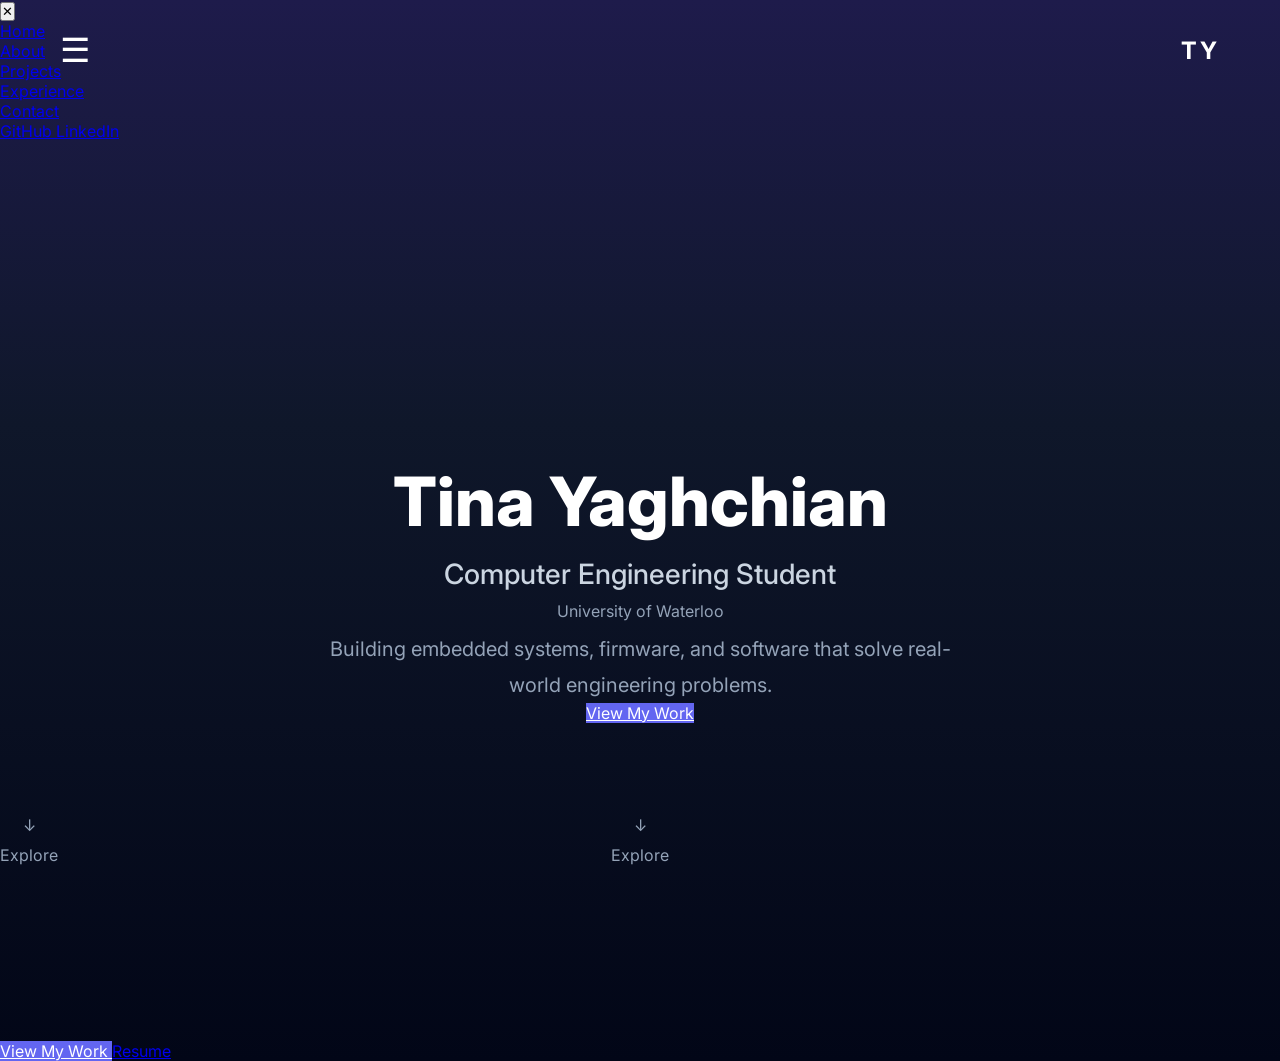
==== index.html @ 9197a23b "Redesign homepage hero" ====
<!DOCTYPE html>
<html lang="en">

<head>
    <meta charset="UTF-8">
    <meta name="viewport" content="width=device-width, initial-scale=1.0">

    <title>Tina Yaghchian | Computer Engineering</title>

    <link rel="stylesheet" href="css/styles.css">

    <link rel="preconnect" href="https://fonts.googleapis.com">
    <link rel="preconnect" href="https://fonts.gstatic.com" crossorigin>

    <link href="https://fonts.googleapis.com/css2?family=Inter:wght@300;400;500;600;700;800&display=swap"
        rel="stylesheet">
</head>

<body>

    <!-- Navigation -->

    <nav>

        <button class="menu-btn">

            ☰

        </button>

        <h2 class="logo">
            TY
        </h2>

    </nav>
    
    <!-- Sidebar -->

<div class="sidebar" id="sidebar">

    <button class="close-btn" id="closeBtn">

        ✕

    </button>

    <ul>

        <li><a href="index.html">Home</a></li>

        <li><a href="about.html">About</a></li>

        <li><a href="projects.html">Projects</a></li>

        <li><a href="experience.html">Experience</a></li>

        <li><a href="contact.html">Contact</a></li>

    </ul>

    <div class="socials">

        <a href="https://github.com/tina-yaghchian" target="_blank">
            GitHub
        </a>

        <a href="https://linkedin.com/in/tina-yaghchian" target="_blank">
            LinkedIn
        </a>

    </div>

</div>

        <!-- Hero -->

    <section class="hero">

        <h1>
            Tina Yaghchian
        </h1>

        <h2>
            Computer Engineering Student
        </h2>

        <p>
            University of Waterloo
        </p>

        <p class="description">
            Building embedded systems, firmware, and software
            that solve real-world engineering problems.
        </p>

        <a href="projects.html" class="primary">
            View My Work
        </a>

        <div class="scroll">
            ↓
            <span>Explore</span>
        </div>

    </section>

        <div class="buttons">

            <a href="projects.html" class="primary">

                View My Work

            </a>

            <a href="assets/resume.pdf" class="secondary">

                Resume

            </a>

        </div>

        <div class="scroll">

            ↓

            <span>

                Explore

            </span>

        </div>

    </section>

<script src="js/script.js"></script>

</body>

</html>
---- css/styles.css ----
*{
    margin:0;
    padding:0;
    box-sizing:border-box;
}

html{

    scroll-behavior:smooth;

}

body{

    font-family:"Inter",sans-serif;

    background:linear-gradient(
        180deg,
        #1e1b4b 0%,
        #0f172a 40%,
        #020617 100%
    );

    color:white;

    min-height:100vh;

}

/* Navigation */

nav{

    width:100%;

    position:absolute;

    top:0;

    left:0;

    padding:30px 60px;

    display:flex;

    justify-content:space-between;

    align-items:center;

}

.menu-btn{

    background:none;

    border:none;

    color:white;

    font-size:34px;

    cursor:pointer;

    transition:.3s;

}

.menu-btn:hover{

    transform:scale(1.15);

}

.logo{

    font-size:24px;

    letter-spacing:3px;

}

/* Hero */

.hero{

    height:100vh;

    display:flex;

    flex-direction:column;

    justify-content:center;

    align-items:center;

    text-align:center;

    padding:20px;

}


.hero h1{

    font-size:68px;

    font-weight:800;

    margin-bottom:15px;

}

.hero h2{

    font-size:28px;

    color:#cbd5e1;

    font-weight:500;

}

.hero p{

    color:#94a3b8;

    margin-top:10px;

}

.description{

    width:min(650px,90%);

    margin-top:35px;

    font-size:20px;

    line-height:1.8;

}


.primary{

    background:#6366f1;

    color:white;

}

.primary:hover{

    background:#4f46e5;

    transform:translateY(-4px);

}


.secondary:hover{

    background:#6366f1;

}

.scroll{

    position:absolute;

    bottom:35px;

    display:flex;

    flex-direction:column;

    align-items:center;

    gap:10px;

    color:#94a3b8;

    animation:bounce 2s infinite;

}

@keyframes bounce{

    0%,100%{

        transform:translateY(0);

    }

    50%{

        transform:translateY(10px);

    }

}

@media(max-width:768px){

    nav{

        padding:25px;

    }

    .hero h1{

        font-size:44px;

    }

    .hero h2{

        font-size:22px;

    }

    .description{

        font-size:18px;

    }

    .buttons{

        flex-direction:column;

    }
    .primary{

    display:inline-block;

    margin-top:50px;

    text-decoration:none;

    background:#6366f1;

    color:white;

    padding:18px 38px;

    border-radius:14px;

    font-weight:600;

    transition:.3s;
}

.primary:hover{

    background:#4f46e5;

    transform:translateY(-4px);
}
/* Sidebar */

.sidebar{

    position:fixed;

    top:0;

    left:-320px;

    width:300px;

    height:100vh;

    background:#0f172a;

    padding:50px 35px;

    transition:.35s ease;

    z-index:999;

    box-shadow:8px 0 30px rgba(0,0,0,.4);

}

.sidebar.open{

    left:0;

}

.close-btn{

    background:none;

    border:none;

    color:white;

    font-size:28px;

    cursor:pointer;

    margin-bottom:40px;

}

.sidebar ul{

    list-style:none;

}

.sidebar li{

    margin:25px 0;

}

.sidebar a{

    color:white;

    text-decoration:none;

    font-size:20px;

    transition:.3s;

}

.sidebar a:hover{

    color:#6366f1;

}

.socials{

    position:absolute;

    bottom:50px;

    display:flex;

    flex-direction:column;

    gap:15px;

}
}
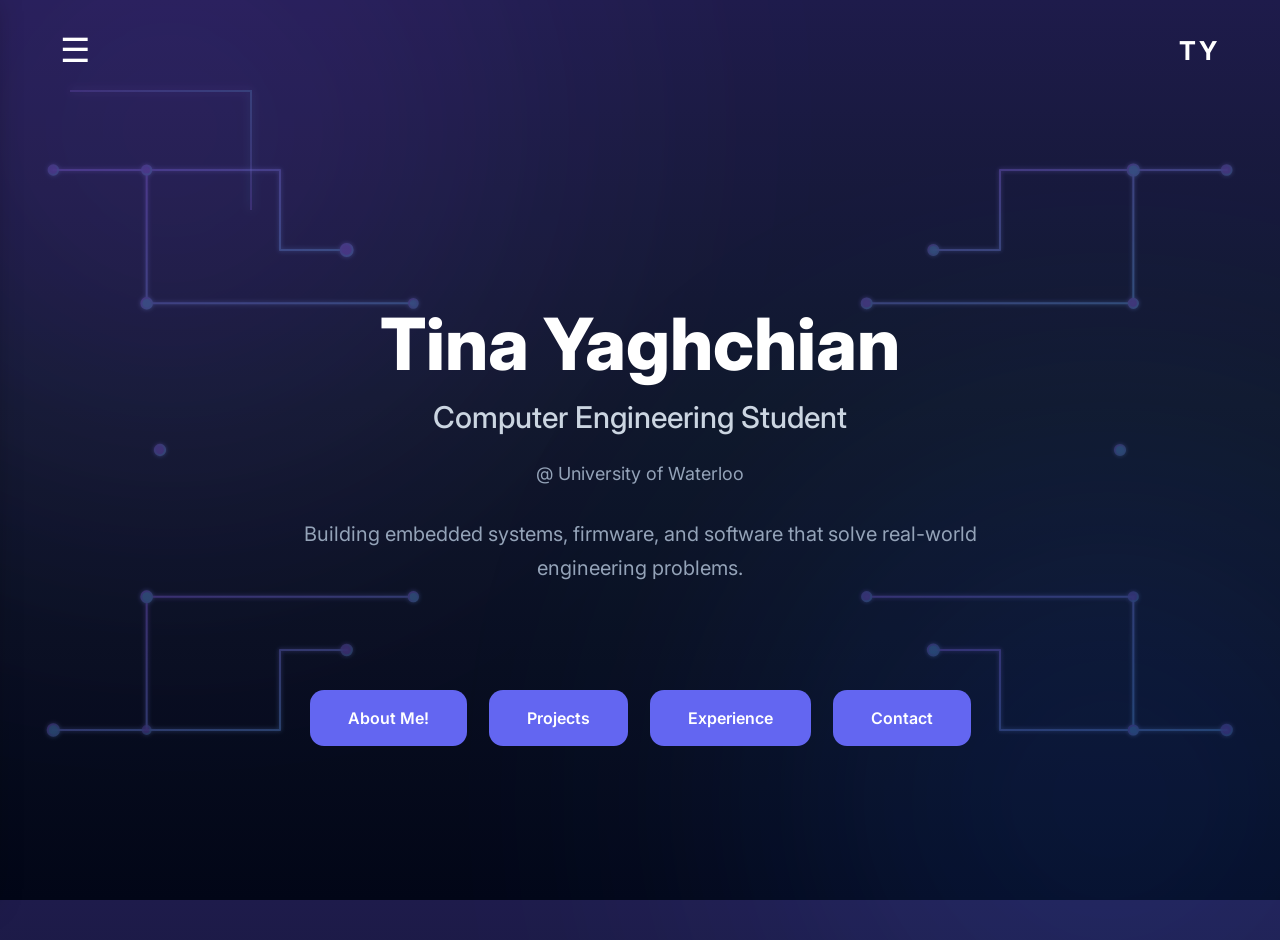
==== commit 8f4b7ff6: "Initial portfolio website" ====
--- a/index.html
+++ b/index.html
@@ -17,22 +17,30 @@
 </head>
 
 <body>
+<div class="background-effects">
 
+    <div class="glow glow-1"></div>
+    <div class="glow glow-2"></div>
+
+    <div class="circuit circuit-top-left"></div>
+    <div class="circuit circuit-top-right"></div>
+    <div class="circuit circuit-bottom-left"></div>
+    <div class="circuit circuit-bottom-right"></div>
+
+</div>
     <!-- Navigation -->
 
-    <nav>
+ <nav>
 
-        <button class="menu-btn">
+    <button class="menu-btn" id="menuBtn" aria-label="Open Menu">
+        ☰
+    </button>
 
-            ☰
+    <h2 class="logo">
+        TY
+    </h2>
 
-        </button>
-
-        <h2 class="logo">
-            TY
-        </h2>
-
-    </nav>
+</nav>
     
     <!-- Sidebar -->
 
@@ -46,7 +54,7 @@
 
     <ul>
 
-        <li><a href="index.html">Home</a></li>
+        <li><a href="index.html" class="active">Home</a></li>
 
         <li><a href="about.html">About</a></li>
 
@@ -72,67 +80,50 @@
 
 </div>
 
-        <!-- Hero -->
+    <!-- Hero -->
 
-    <section class="hero">
+<section class="hero">
 
-        <h1>
-            Tina Yaghchian
-        </h1>
+    <h1>
+        Tina Yaghchian
+    </h1>
 
-        <h2>
-            Computer Engineering Student
-        </h2>
+    <h2>
+        Computer Engineering Student
+    </h2>
 
-        <p>
-            University of Waterloo
-        </p>
+    <p class="school">
+        @ University of Waterloo
+    </p>
 
-        <p class="description">
-            Building embedded systems, firmware, and software
-            that solve real-world engineering problems.
-        </p>
+    <p class="description">
+        Building embedded systems, firmware, and software
+        that solve real-world engineering problems.
+    </p>
+
+    <div class="hero-buttons">
+
+        <a href="about.html" class="primary">
+            About Me!
+        </a>
 
         <a href="projects.html" class="primary">
-            View My Work
+            Projects
         </a>
 
-        <div class="scroll">
-            ↓
-            <span>Explore</span>
-        </div>
+        <a href="experience.html" class="primary">
+            Experience
+        </a>
 
-    </section>
+        <a href="contact.html" class="primary">
+            Contact
+        </a>
 
-        <div class="buttons">
+    </div>
 
-            <a href="projects.html" class="primary">
+</section>
 
-                View My Work
-
-            </a>
-
-            <a href="assets/resume.pdf" class="secondary">
-
-                Resume
-
-            </a>
-
-        </div>
-
-        <div class="scroll">
-
-            ↓
-
-            <span>
-
-                Explore
-
-            </span>
-
-        </div>
-
-    </section>
+</div>
 
 <script src="js/script.js"></script>
 
--- a/css/styles.css
+++ b/css/styles.css
@@ -1,352 +1,1265 @@
-*{
-    margin:0;
-    padding:0;
-    box-sizing:border-box;
-}
-
-html{
-
-    scroll-behavior:smooth;
-
-}
-
-body{
-
-    font-family:"Inter",sans-serif;
-
-    background:linear-gradient(
+/* ==========================================
+   RESET
+========================================== */
+
+* {
+    margin: 0;
+    padding: 0;
+    box-sizing: border-box;
+}
+
+html {
+    scroll-behavior: smooth;
+}
+
+/* ==========================================
+   GLOBAL STYLES
+========================================== */
+
+body {
+    font-family: "Inter", sans-serif;
+    color: white;
+    min-height: 100vh;
+    overflow-x: hidden;
+
+    background: linear-gradient(
         180deg,
         #1e1b4b 0%,
-        #0f172a 40%,
+        #0f172a 45%,
         #020617 100%
     );
-
-    color:white;
-
-    min-height:100vh;
-
-}
-
-/* Navigation */
-
-nav{
-
-    width:100%;
-
-    position:absolute;
-
-    top:0;
-
-    left:0;
-
-    padding:30px 60px;
-
-    display:flex;
-
-    justify-content:space-between;
-
-    align-items:center;
-
-}
-
-.menu-btn{
-
-    background:none;
-
-    border:none;
-
-    color:white;
-
-    font-size:34px;
-
-    cursor:pointer;
-
-    transition:.3s;
-
-}
-
-.menu-btn:hover{
-
-    transform:scale(1.15);
-
-}
-
-.logo{
-
-    font-size:24px;
-
-    letter-spacing:3px;
-
-}
-
-/* Hero */
-
-.hero{
-
-    height:100vh;
-
-    display:flex;
-
-    flex-direction:column;
-
-    justify-content:center;
-
-    align-items:center;
-
-    text-align:center;
-
-    padding:20px;
-
-}
-
-
-.hero h1{
-
-    font-size:68px;
-
-    font-weight:800;
-
-    margin-bottom:15px;
-
-}
-
-.hero h2{
-
-    font-size:28px;
-
-    color:#cbd5e1;
-
-    font-weight:500;
-
-}
-
-.hero p{
-
-    color:#94a3b8;
-
-    margin-top:10px;
-
-}
-
-.description{
-
-    width:min(650px,90%);
-
-    margin-top:35px;
-
-    font-size:20px;
-
-    line-height:1.8;
-
-}
-
-
-.primary{
-
-    background:#6366f1;
-
-    color:white;
-
-}
-
-.primary:hover{
-
-    background:#4f46e5;
-
-    transform:translateY(-4px);
-
-}
-
-
-.secondary:hover{
-
-    background:#6366f1;
-
-}
-
-.scroll{
-
-    position:absolute;
-
-    bottom:35px;
-
-    display:flex;
-
-    flex-direction:column;
-
-    align-items:center;
-
-    gap:10px;
-
-    color:#94a3b8;
-
-    animation:bounce 2s infinite;
-
-}
-
-@keyframes bounce{
-
-    0%,100%{
-
-        transform:translateY(0);
-
-    }
-
-    50%{
-
-        transform:translateY(10px);
-
-    }
-
-}
-
-@media(max-width:768px){
-
-    nav{
-
-        padding:25px;
-
-    }
-
-    .hero h1{
-
-        font-size:44px;
-
-    }
-
-    .hero h2{
-
-        font-size:22px;
-
-    }
-
-    .description{
-
-        font-size:18px;
-
-    }
-
-    .buttons{
-
-        flex-direction:column;
-
-    }
-    .primary{
-
-    display:inline-block;
-
-    margin-top:50px;
-
-    text-decoration:none;
-
-    background:#6366f1;
-
-    color:white;
-
-    padding:18px 38px;
-
-    border-radius:14px;
-
-    font-weight:600;
-
-    transition:.3s;
-}
-
-.primary:hover{
-
-    background:#4f46e5;
-
-    transform:translateY(-4px);
-}
-/* Sidebar */
-
-.sidebar{
-
-    position:fixed;
-
-    top:0;
-
-    left:-320px;
-
-    width:300px;
-
-    height:100vh;
-
-    background:#0f172a;
-
-    padding:50px 35px;
-
-    transition:.35s ease;
-
-    z-index:999;
-
-    box-shadow:8px 0 30px rgba(0,0,0,.4);
-
-}
-
-.sidebar.open{
-
-    left:0;
-
-}
-
-.close-btn{
-
-    background:none;
-
-    border:none;
-
-    color:white;
-
-    font-size:28px;
-
-    cursor:pointer;
-
-    margin-bottom:40px;
-
-}
-
-.sidebar ul{
-
-    list-style:none;
-
-}
-
-.sidebar li{
-
-    margin:25px 0;
-
-}
-
-.sidebar a{
-
-    color:white;
-
-    text-decoration:none;
-
-    font-size:20px;
-
-    transition:.3s;
-
-}
-
-.sidebar a:hover{
-
-    color:#6366f1;
-
-}
-
-.socials{
-
-    position:absolute;
-
-    bottom:50px;
-
-    display:flex;
-
-    flex-direction:column;
-
-    gap:15px;
-
-}
+}
+
+/* ==========================================
+   NAVIGATION
+========================================== */
+
+nav {
+    position: fixed;
+    top: 0;
+    left: 0;
+    width: 100%;
+
+    display: flex;
+    justify-content: space-between;
+    align-items: center;
+
+    padding: 30px 60px;
+    z-index: 1000;
+}
+
+.logo {
+    font-size: 26px;
+    font-weight: 700;
+    letter-spacing: 3px;
+}
+
+.menu-btn {
+    background: none;
+    border: none;
+    color: white;
+
+    font-size: 34px;
+    cursor: pointer;
+
+    transition: 0.3s;
+}
+
+.menu-btn:hover {
+    transform: scale(1.1);
+}
+
+/* ==========================================
+   HERO
+========================================== */
+
+.hero {
+    min-height: 100vh;
+
+    display: flex;
+    flex-direction: column;
+    justify-content: center;
+    align-items: center;
+
+    text-align: center;
+    padding: 20px;
+
+    transform: translateY(40px);
+}
+
+.greeting {
+    color: #8B5CF6;
+    font-size: 15px;
+    font-weight: 700;
+    letter-spacing: 8px;
+    text-transform: uppercase;
+    margin-bottom: 30px;
+}
+
+.hero h1 {
+    font-size: 72px;
+    font-weight: 800;
+    margin: 0 0 12px;
+}
+
+.hero h2 {
+    font-size: 30px;
+    font-weight: 500;
+    color: #CBD5E1;
+    margin-bottom: 20px;
+}
+
+.school {
+    color: #94A3B8;
+    font-size: 18px;
+    margin-top: 8px;
+    margin-bottom: 15px;
+}
+
+.description {
+    width: min(680px, 90%);
+    margin-top: 18px;
+
+    font-size: 20px;
+    line-height: 1.7;
+}
+
+.hero p {
+    color: #94A3B8;
+}
+
+/* ==========================================
+   BUTTONS
+========================================== */
+
+.primary {
+    display: inline-block;
+
+    text-decoration: none;
+
+    background: #6366F1;
+    color: white;
+
+    padding: 18px 38px;
+    border-radius: 14px;
+
+    font-weight: 600;
+
+    transition: .3s;
+}
+
+.primary:hover {
+    background: #4F46E5;
+    transform: translateY(-4px);
+}
+
+.hero-buttons {
+    display: flex;
+    gap: 22px;
+
+    margin-top: 40px;
+
+    position: relative;
+    top: 65px;
+}
+
+/* ==========================================
+   SCROLL INDICATOR
+========================================== */
+
+.scroll {
+    position: absolute;
+    bottom: 35px;
+
+    display: flex;
+    flex-direction: column;
+    align-items: center;
+
+    gap: 8px;
+
+    color: #94A3B8;
+
+    animation: bounce 2s infinite;
+}
+
+/* ==========================================
+   SIDEBAR
+========================================== */
+
+.sidebar {
+    position: fixed;
+    top: 0;
+    left: -320px;
+
+    width: 300px;
+    height: 100vh;
+
+    padding: 50px 35px;
+
+    background: #0f172a;
+    box-shadow: 8px 0 30px rgba(0, 0, 0, .4);
+
+    transition: .35s ease;
+    z-index: 2000;
+}
+
+.sidebar.open {
+    left: 0;
+}
+
+.close-btn {
+    background: none;
+    border: none;
+
+    color: white;
+    font-size: 30px;
+
+    cursor: pointer;
+    margin-bottom: 40px;
+}
+
+.sidebar ul {
+    list-style: none;
+}
+
+.sidebar li {
+    margin: 25px 0;
+}
+
+.sidebar a {
+    position: relative;
+
+    color: white;
+    text-decoration: none;
+    font-size: 20px;
+
+    transition: .3s;
+}
+
+/* Hover */
+
+.sidebar a:hover {
+    color: #8B5CF6;
+}
+
+/* Animated underline */
+
+.sidebar a::after {
+    content: "";
+
+    position: absolute;
+    left: 0;
+    bottom: -6px;
+
+    width: 0;
+    height: 2px;
+
+    background: #8B5CF6;
+
+    transition: .3s;
+}
+
+.sidebar a:hover::after,
+.sidebar a.active::after {
+    width: 100%;
+}
+
+.sidebar a.active {
+    color: #8B5CF6;
+}
+
+.socials {
+    position: absolute;
+    bottom: 50px;
+
+    display: flex;
+    flex-direction: column;
+    gap: 16px;
+}
+
+/* ==========================================
+   RESPONSIVE
+========================================== */
+
+@media (max-width:768px) {
+
+    /* Navigation */
+
+    nav {
+        padding: 25px;
+    }
+
+    .sidebar {
+        width: 260px;
+        left: -280px;
+    }
+
+    /* Hero animation timing */
+
+    .greeting { animation-delay: 0s; }
+
+    .hero h1 { animation-delay: .2s; }
+
+    .hero h2 { animation-delay: .45s; }
+
+    .school { animation-delay: .65s; }
+
+    .description { animation-delay: .9s; }
+
+    .primary { animation-delay: 1.15s; }
+
+    /* Experience */
+
+    .experience {
+        padding: 130px 25px 60px;
+    }
+
+    .experience h1 {
+        font-size: 48px;
+    }
+
+    .experience-description {
+        font-size: 18px;
+    }
+
+    .experience-card {
+        grid-template-columns: 1fr;
+        gap: 40px;
+        padding: 35px 25px;
+    }
+
+    .experience-image {
+        margin-top: 0;
+        align-self: flex-start;
+    }
+
+    .experience-content {
+        text-align: center;
+    }
+
+    .experience-content h2 {
+        font-size: 38px;
+    }
+
+    .experience-content h3 {
+        font-size: 26px;
+    }
+
+    .experience-content ul {
+        text-align: left;
+    }
+
+    /* Contact */
+
+    .contact {
+        padding: 130px 25px 60px;
+    }
+
+    .contact h1 {
+        font-size: 48px;
+    }
+
+    .contact-text {
+        font-size: 18px;
+    }
+
+    .contact-card {
+        padding: 35px 25px;
+    }
+
+    .contact-links a {
+        font-size: 18px;
+        padding: 16px;
+    }
+}
+
+/* ==========================================
+   BACKGROUND EFFECTS
+========================================== */
+
+.background-effects {
+    position: fixed;
+    inset: 0;
+
+    background-image: url("../assets/circuit-background.svg");
+    background-size: 100% 100%;
+    background-position: center;
+
+    opacity: .65;
+    mix-blend-mode: screen;
+
+    pointer-events: none;
+    z-index: -1;
+}
+
+/* Purple glows */
+
+.glow {
+    position: absolute;
+
+    width: 700px;
+    height: 700px;
+
+    border-radius: 50%;
+
+    filter: blur(140px);
+    opacity: .22;
+}
+
+.glow-1 {
+    top: -220px;
+    left: -180px;
+    background: #7C3AED;
+}
+
+.glow-2 {
+    bottom: -250px;
+    right: -180px;
+    background: #2563EB;
+}
+
+/* ==========================================
+   CIRCUIT DECORATIONS
+========================================== */
+
+.circuit {
+    position: absolute;
+    opacity: .35;
+}
+
+.circuit-top-left {
+    top: 90px;
+    left: 70px;
+    width: 260px;
+    height: 260px;
+}
+
+.circuit-top-left::before {
+    content: "";
+
+    position: absolute;
+
+    width: 180px;
+    height: 2px;
+
+    background: linear-gradient(90deg, #8B5CF6, #60A5FA);
+    box-shadow: 0 0 10px #8B5CF6;
+}
+
+.circuit-top-left::after {
+    content: "";
+
+    position: absolute;
+    left: 180px;
+
+    width: 2px;
+    height: 120px;
+
+    background: linear-gradient(#60A5FA, #8B5CF6);
+    box-shadow: 0 0 10px #60A5FA;
+}
+
+/* ==========================================
+   ANIMATIONS
+========================================== */
+
+.hero h1,
+.hero h2,
+.hero p,
+.primary,
+.scroll {
+    opacity: 0;
+    transform: translateY(30px);
+    animation: fadeUp .8s ease forwards;
+}
+
+.hero h1 { animation-delay: .2s; }
+
+.hero h2 { animation-delay: .45s; }
+
+.hero p { animation-delay: .7s; }
+
+.primary { animation-delay: .95s; }
+
+.scroll { animation-delay: 1.2s; }
+
+@keyframes bounce {
+    0%,100% {
+        transform: translateY(0);
+    }
+
+    50% {
+        transform: translateY(10px);
+    }
+}
+
+@keyframes fadeUp {
+    from {
+        opacity: 0;
+        transform: translateY(30px);
+    }
+
+    to {
+        opacity: 1;
+        transform: translateY(0);
+    }
+}
+
+/* ==========================================
+   ABOUT PAGE
+========================================== */
+
+.about {
+    min-height: 100vh;
+
+    display: flex;
+    justify-content: center;
+    align-items: center;
+
+    padding: 140px 40px;
+}
+
+.about-container {
+    max-width: 850px;
+    text-align: center;
+}
+
+.about h1 {
+    font-size: 64px;
+    font-weight: 800;
+    margin: 20px 0;
+}
+
+.about-text {
+    margin-top: 35px;
+
+    color: #CBD5E1;
+    font-size: 22px;
+    line-height: 1.9;
+}
+
+/* ==========================================
+   FADE ANIMATIONS
+========================================== */
+
+.fade-up {
+    opacity: 0;
+    transform: translateY(40px);
+    animation: fadeUp .8s ease forwards;
+}
+
+.delay-1 { animation-delay: .2s; }
+.delay-2 { animation-delay: .45s; }
+.delay-3 { animation-delay: .7s; }
+.delay-4 { animation-delay: .95s; }
+.delay-5 { animation-delay: 1.2s; }
+
+/* ==========================================
+   ABOUT SECTIONS
+========================================== */
+
+.about-section {
+    margin-top: 80px;
+}
+
+.about-section h2 {
+    text-align: center;
+    font-size: 40px;
+    font-weight: 700;
+    margin-bottom: 30px;
+    color: #F8FAFC;
+}
+
+/* ==========================================
+   ABOUT CARD
+========================================== */
+
+.about-card,
+.education-card {
+    background: rgba(255,255,255,.05);
+    border: 1px solid rgba(255,255,255,.08);
+    border-radius: 24px;
+    backdrop-filter: blur(20px);
+
+    padding: 40px;
+    text-align: left;
+}
+
+.about-card h3,
+.education-card h3 {
+    font-size: 28px;
+    margin-bottom: 10px;
+    color: white;
+}
+
+.about-card p,
+.education-card p {
+    color: #CBD5E1;
+    font-size: 18px;
+    line-height: 1.8;
+}
+
+.degree {
+    color: #A5B4FC;
+    font-size: 20px;
+    font-weight: 600;
+    margin-bottom: 18px;
+}
+
+/* ==========================================
+   SKILLS
+========================================== */
+
+.skills-grid {
+    display: grid;
+    grid-template-columns: repeat(2, 1fr);
+    gap: 24px;
+    margin-top: 40px;
+}
+
+.skill-card,
+.skill-item {
+    background: rgba(255,255,255,.04);
+    border: 1px solid rgba(255,255,255,.08);
+    border-radius: 20px;
+
+    padding: 24px;
+
+    transition: .3s;
+}
+
+.skill-card:hover {
+    transform: translateY(-6px);
+
+    border-color: #8B5CF6;
+    box-shadow: 0 0 30px rgba(139,92,246,.25);
+}
+
+.skill-card h3 {
+    color: #8B5CF6;
+    font-size: 22px;
+    margin-bottom: 15px;
+}
+
+.skill-card p,
+.skill-item p {
+    margin-top: 8px;
+
+    color: #CBD5E1;
+    line-height: 1.7;
+}
+
+.skill-item strong {
+    color: white;
+}
+
+/* ==========================================
+   MOBILE
+========================================== */
+
+@media (max-width:768px) {
+
+    .skills-grid {
+        grid-template-columns: 1fr;
+    }
+
+    .about-section {
+        text-align: center;
+    }
+}
+
+/* ==========================================
+   PROJECTS PAGE
+========================================== */
+
+.projects {
+    padding: 180px 40px 80px;
+}
+
+
+/* ==========================================
+   Header
+========================================== */
+
+.projects-header {
+    max-width: 900px;
+    margin: 0 auto;
+    text-align: center;
+}
+
+.projects-header .greeting {
+    text-align: center;
+    letter-spacing: 8px;
+    margin-bottom: 18px;
+}
+
+.projects-header h1 {
+    text-align: center;
+    font-size: 60px;
+    margin: 0 0 100px;
+    line-height: 1.1;
+}
+
+.projects-description {
+    max-width: 760px;
+    margin: 0 auto;
+    text-align: center;
+    color: #CBD5E1;
+    font-size: 20px;
+    line-height: 1.8;
+}
+/* ==========================================
+   Explore Button
+========================================== */
+.scroll-indicator {
+    display: flex;
+    flex-direction: column;
+    align-items: center;
+
+    width: fit-content;
+    margin: 170px auto 300px;
+
+    text-decoration: none;
+    color: #BFC8E6;
+
+    opacity: 1;
+    transition: opacity .35s ease;
+
+    animation: bounce 2s infinite;
+}
+
+.scroll-indicator span {
+    font-size: 34px;
+    line-height: 1;
+}
+
+.scroll-indicator p {
+    margin-top: 8px;
+
+    font-size: 18px;
+    font-weight: 500;
+}
+
+.scroll-indicator:hover {
+    color: #FFF;
+}
+
+.scroll-indicator:visited {
+    color: #BFC8E6;
+}
+
+.scroll-indicator.hide {
+    opacity: 0;
+    pointer-events: none;
+}
+
+/* ==========================================
+   Project Layout
+========================================== */
+
+.project {
+    width: min(1200px, 90%);
+    margin: 0 auto 180px;
+
+    display: grid;
+    grid-template-columns: 1fr 1fr;
+    gap: 60px;
+
+    align-items: center;
+}
+
+.project-info {
+    text-align: left;
+    padding-top: 25px;
+}
+
+/* ==========================================
+   Project Images
+========================================== */
+
+.project img {
+    width: 100%;
+    border-radius: 24px;
+
+    box-shadow: 0 20px 50px rgba(0,0,0,.45);
+
+    transition: .4s;
+}
+
+.project img:hover {
+    transform: scale(1.03);
+}
+
+/* ==========================================
+   Project Text
+========================================== */
+
+.project-info h2 {
+    font-size: 42px;
+    margin-bottom: 25px;
+}
+
+.project-info p {
+    color: #CBD5E1;
+    font-size: 18px;
+    line-height: 1.8;
+
+    margin-bottom: 18px;
+}
+
+.project-info p:last-child {
+    margin-bottom: 0;
+}
+
+/* ==========================================
+   Tags
+========================================== */
+
+.tags {
+    display: flex;
+    flex-wrap: wrap;
+    gap: 12px;
+
+    margin-bottom: 25px;
+}
+
+.tags span {
+    padding: 10px 18px;
+
+    border-radius: 999px;
+
+    background: rgba(139,92,246,.15);
+    border: 1px solid rgba(139,92,246,.35);
+
+    color: #C4B5FD;
+    font-size: 14px;
+}
+
+/* ==========================================
+   Project Links
+========================================== */
+
+.project-links {
+    display: flex;
+    gap: 20px;
+
+    margin-top: 35px;
+}
+
+.project-links a {
+    text-decoration: none;
+
+    color: white;
+    background: #6366F1;
+
+    padding: 14px 28px;
+    border-radius: 14px;
+
+    transition: .3s;
+}
+
+.project-links a:hover {
+    background: #4F46E5;
+    transform: translateY(-4px);
+}
+
+/* ==========================================
+   EXPERIENCE PAGE
+========================================== */
+
+.experience {
+    padding: 170px 40px 22px;
+    text-align: center;
+}
+
+/* ==========================================
+   Header
+========================================== */
+
+.experience-header {
+    max-width: 850px;
+    margin: 0 auto 22px;
+}
+
+.experience h1 {
+    font-size: 64px;
+    margin: 35px 0;
+}
+
+.experience-description {
+    color: #CBD5E1;
+    font-size: 20px;
+    line-height: 1.8;
+}
+
+/* ==========================================
+   Navigation Tabs
+========================================== */
+
+.experience-nav {
+    display: flex;
+    justify-content: center;
+    flex-wrap: wrap;
+
+    gap: 22px;
+    margin-bottom: 10px;
+}
+
+.tab-btn {
+    padding: 18px 36px;
+
+    background: rgba(255,255,255,.06);
+    border: 1px solid rgba(255,255,255,.08);
+    border-radius: 999px;
+
+    color: white;
+    font-size: 24px;
+    font-weight: 600;
+
+    cursor: pointer;
+
+    backdrop-filter: blur(12px);
+
+    transition: .35s;
+}
+
+.tab-btn:hover {
+    background: #4F46E5;
+    border-color: #8B5CF6;
+
+    transform: translateY(-4px);
+
+    box-shadow: 0 0 18px rgba(99,102,241,.35);
+}
+
+.tab-btn.active {
+    background: #6366F1;
+    border-color: #8B5CF6;
+
+    box-shadow: 0 0 30px rgba(99,102,241,.45);
+}
+
+/* ==========================================
+   Tab Content
+========================================== */
+
+.tab-content {
+    display: none;
+    animation: fadeTab .5s ease;
+}
+
+.tab-content.active {
+    display: block;
+}
+
+@keyframes fadeTab {
+
+    from {
+        opacity: 0;
+        transform: translateY(20px);
+    }
+
+    to {
+        opacity: 1;
+        transform: translateY(0);
+    }
+}
+
+/* ==========================================
+   Experience Card
+========================================== */
+
+.experience-card {
+    width: min(1200px,90%);
+    margin: 60px auto;
+
+    display: grid;
+    grid-template-columns: 240px 1fr;
+    gap: 60px;
+
+    align-items: center;
+
+    padding: 45px;
+
+    background: rgba(255,255,255,.05);
+    border: 1px solid rgba(255,255,255,.08);
+    border-radius: 28px;
+
+    backdrop-filter: blur(20px);
+
+    transition: .35s;
+}
+
+.experience-card:hover {
+    transform: translateY(-8px);
+
+    border-color: #8B5CF6;
+
+    box-shadow: 0 0 35px rgba(139,92,246,.25);
+}
+
+/* ==========================================
+   Left Column
+========================================== */
+
+.experience-image {
+    display: flex;
+    flex-direction: column;
+
+    align-items: center;
+    justify-content: flex-start;
+
+    gap: 24px;
+
+    align-self: start;
+}
+
+.experience-date {
+    color: #A5B4FC;
+
+    font-size: 22px;
+    font-weight: 700;
+
+    line-height: 1.4;
+    text-align: center;
+}
+
+.logo-card {
+    width: 190px;
+    height: 190px;
+
+    display: flex;
+    justify-content: center;
+    align-items: center;
+
+    padding: 20px;
+
+    background: rgba(255,255,255,.04);
+    border: 1px solid rgba(255,255,255,.08);
+    border-radius: 28px;
+
+    backdrop-filter: blur(20px);
+
+    transition: .35s;
+}
+
+.logo-card:hover {
+    transform: translateY(-6px);
+
+    border-color: #8B5CF6;
+
+    box-shadow: 0 0 35px rgba(139,92,246,.25);
+}
+
+.logo-card img {
+    width: 100%;
+    height: 100%;
+
+    object-fit: contain;
+
+    transition: .35s;
+}
+
+.logo-card:hover img {
+    transform: scale(1.05);
+}
+
+/* ==========================================
+   Right Column
+========================================== */
+
+.experience-content {
+    display: flex;
+    flex-direction: column;
+
+    gap: 18px;
+
+    text-align: left;
+}
+
+.experience-content h2 {
+    font-size: 48px;
+    font-weight: 700;
+    line-height: 1.1;
+}
+
+.experience-content h3 {
+    font-size: 30px;
+    color: #CBD5E1;
+}
+
+.experience-content ul {
+    padding-left: 22px;
+
+    color: #CBD5E1;
+    line-height: 1.9;
+}
+
+.experience-content li {
+    margin-bottom: 12px;
+}
+
+/* ==========================================
+   Mobile
+========================================== */
+
+@media (max-width:900px) {
+
+    .experience-card {
+        grid-template-columns: 1fr;
+        gap: 40px;
+
+        text-align: center;
+    }
+
+    .experience-image {
+        align-self: center;
+    }
+
+    .experience-content {
+        text-align: center;
+    }
+
+    .experience-content ul {
+        text-align: left;
+    }
+}
+
+/* ==========================================
+   CONTACT PAGE
+========================================== */
+
+.contact {
+    padding: 160px 40px 220px;
+    text-align: center;
+}
+
+.contact-container {
+    max-width: 850px;
+    margin: 0 auto 70px;
+}
+
+.contact h1 {
+    font-size: 64px;
+    margin: 20px 0;
+}
+
+.contact-text {
+    max-width: 720px;
+    margin: 0 auto;
+
+    color: #CBD5E1;
+    font-size: 20px;
+    line-height: 1.9;
+}
+
+/* ==========================================
+   Contact Card
+========================================== */
+
+.contact-card {
+    width: min(700px, 90%);
+    margin: 0 auto;
+
+    padding: 45px;
+
+    background: rgba(255,255,255,.05);
+    border: 1px solid rgba(255,255,255,.08);
+    border-radius: 28px;
+
+    backdrop-filter: blur(20px);
+
+    transition: .35s;
+}
+
+.contact-card:hover {
+    transform: translateY(-8px);
+
+    border-color: #8B5CF6;
+
+    box-shadow: 0 0 35px rgba(139,92,246,.25);
+}
+
+.contact-card h2 {
+    text-align: center;
+
+    font-size: 36px;
+    margin-bottom: 35px;
+}
+
+/* ==========================================
+   Contact Links
+========================================== */
+
+.contact-links {
+    display: flex;
+    flex-direction: column;
+    gap: 18px;
+}
+
+.contact-links a {
+    display: flex;
+    justify-content: center;
+    align-items: center;
+    gap: 16px;
+
+    text-decoration: none;
+
+    color: white;
+    font-size: 20px;
+    font-weight: 600;
+
+    padding: 20px 24px;
+
+    background: rgba(255,255,255,.05);
+    border: 1px solid rgba(255,255,255,.08);
+    border-radius: 18px;
+
+    transition: .3s;
+}
+
+.contact-links a span {
+    color: #F8FAFC;
+}
+
+.contact-links a:hover {
+    background: rgba(139,92,246,.15);
+
+    border-color: #8B5CF6;
+
+    transform: translateY(-4px);
+
+    box-shadow: 0 0 25px rgba(139,92,246,.25);
+}
+
+/* ==========================================
+   CONTACT MOBILE
+========================================== */
+
+@media (max-width:768px) {
+
+    .contact {
+        padding: 130px 25px 180px;
+    }
+
+    .contact h1 {
+        font-size: 48px;
+    }
+
+    .contact-text {
+        font-size: 18px;
+    }
+
+    .contact-card {
+        padding: 35px 25px;
+    }
+
+    .contact-card h2 {
+        font-size: 30px;
+    }
+
+    .contact-links a {
+        font-size: 18px;
+        padding: 18px;
+    }
 }
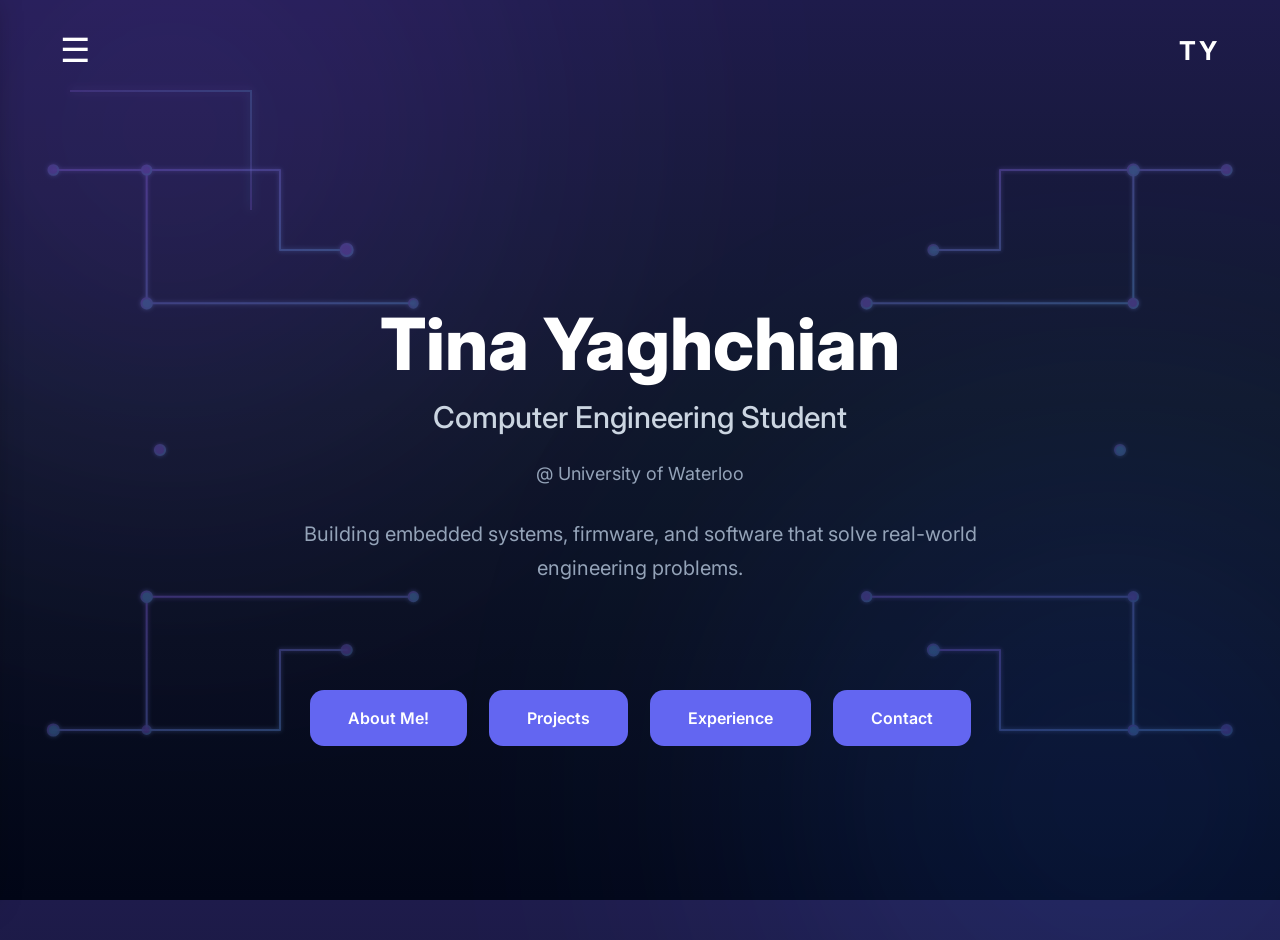
==== commit 298c8539: "Update portfolio design and theme" ====
--- a/index.html
+++ b/index.html
@@ -30,15 +30,16 @@
 </div>
     <!-- Navigation -->
 
- <nav>
+<nav>
 
-    <button class="menu-btn" id="menuBtn" aria-label="Open Menu">
+    <button class="menu-btn" id="menuBtn">
         ☰
     </button>
 
-    <h2 class="logo">
-        TY
-    </h2>
+    <div class="right-nav">
+        <div class="logo">TY</div>
+        
+    </div>
 
 </nav>
     
@@ -125,6 +126,7 @@
 
 </div>
 
+
 <script src="js/script.js"></script>
 
 </body>
--- a/css/styles.css
+++ b/css/styles.css
@@ -13,21 +13,42 @@
 }
 
 /* ==========================================
-   GLOBAL STYLES
-========================================== */
-
-body {
-    font-family: "Inter", sans-serif;
-    color: white;
-    min-height: 100vh;
-    overflow-x: hidden;
-
-    background: linear-gradient(
+   THEME VARIABLES
+========================================== */
+
+:root {
+
+    --bg: #020617;
+    --text: white;
+    --text-secondary: #CBD5E1;
+
+    --card: rgba(255,255,255,.05);
+    --card-border: rgba(255,255,255,.08);
+
+    --accent: #6366F1;
+    --accent-hover: #4F46E5;
+
+    --nav-text: white;
+
+    --background: linear-gradient(
         180deg,
         #1e1b4b 0%,
         #0f172a 45%,
         #020617 100%
     );
+}
+
+/* ==========================================
+   GLOBAL STYLES
+========================================== */
+
+body {
+    font-family: "Inter", sans-serif;
+    color: var(--text);
+    min-height: 100vh;
+    overflow-x: hidden;
+
+    background: var(--background);
 }
 
 /* ==========================================
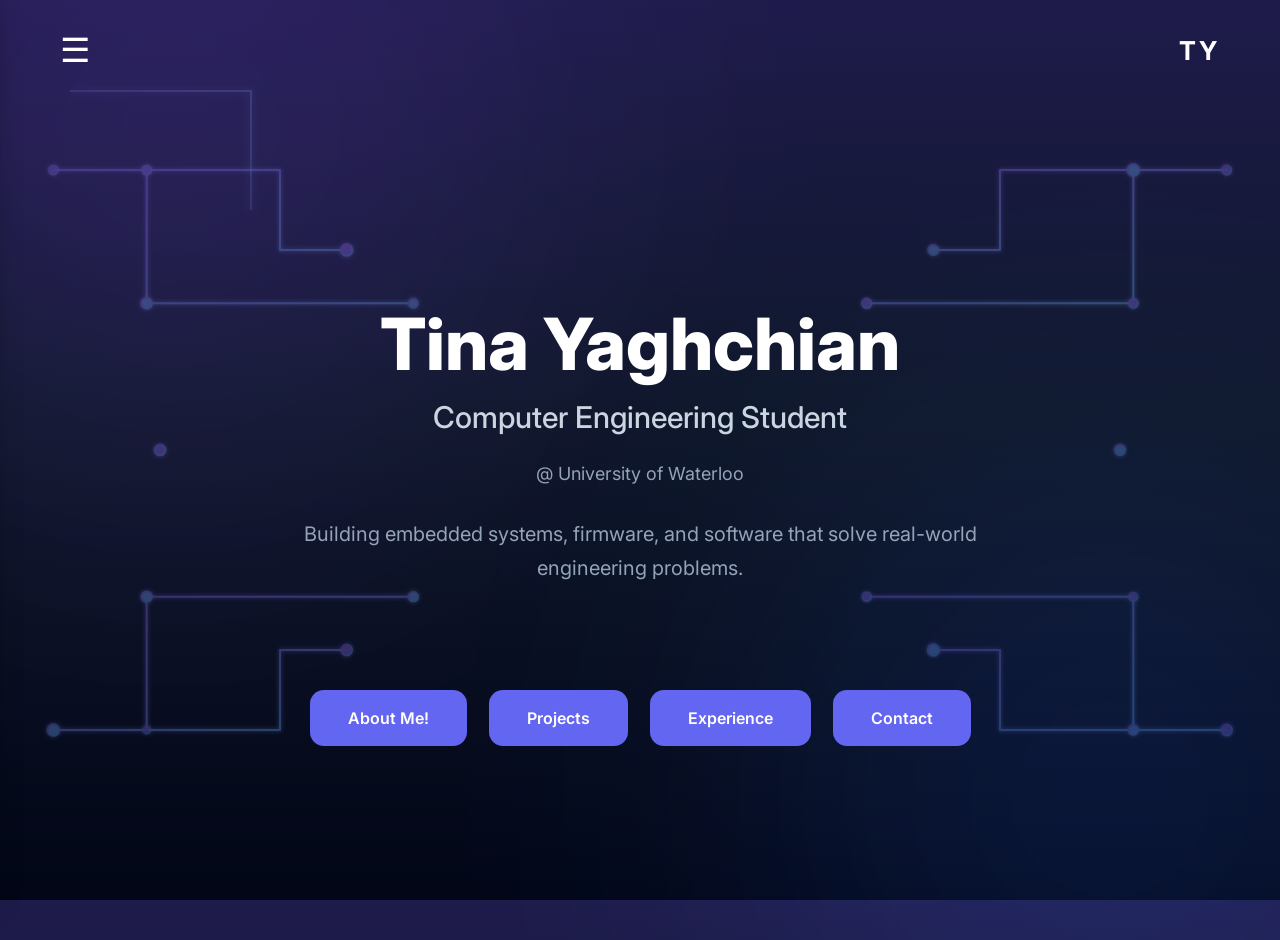
==== commit 6d07d0d4: "Add Google Analytics" ====
--- a/index.html
+++ b/index.html
@@ -2,6 +2,16 @@
 <html lang="en">
 
 <head>
+    <!-- Google tag (gtag.js) -->
+<script async src="https://www.googletagmanager.com/gtag/js?id=G-CB9YDHK9V0"></script>
+<script>
+  window.dataLayer = window.dataLayer || [];
+  function gtag(){dataLayer.push(arguments);}
+  gtag('js', new Date());
+
+  gtag('config', 'G-CB9YDHK9V0');
+</script>
+
     <meta charset="UTF-8">
     <meta name="viewport" content="width=device-width, initial-scale=1.0">
 
--- a/css/styles.css
+++ b/css/styles.css
@@ -1283,4 +1283,302 @@
         font-size: 18px;
         padding: 18px;
     }
+}
+/* ==========================================
+   FINAL MOBILE RESPONSIVE FIXES
+========================================== */
+
+@media (max-width: 768px) {
+
+/* =========================
+    HOME
+========================= */
+
+    .hero {
+        padding: 20px;
+        min-height: 100vh;
+    }
+
+    .hero h1 {
+        font-size: 44px;
+        line-height: 1.1;
+    }
+
+    .hero h2 {
+        font-size: 23px;
+        line-height: 1.3;
+    }
+
+    .school {
+        font-size: 17px;
+    }
+
+    .description {
+        width: 100%;
+        max-width: 350px;
+        font-size: 17px;
+        line-height: 1.6;
+    }
+
+    .hero-buttons {
+        flex-direction: column;
+        width: 100%;
+        max-width: 280px;
+        gap: 14px;
+        top: 20px;
+    }
+
+    .hero-buttons .primary {
+        width: 100%;
+        text-align: center;
+        padding: 15px 20px;
+    }
+
+
+/* =========================
+    ABOUT
+========================= */
+
+    .about {
+        padding: 130px 20px 70px;
+    }
+
+    .about-container {
+        width: 100%;
+    }
+
+    .about h1 {
+        font-size: 44px;
+        line-height: 1.1;
+    }
+
+    .about-text {
+        font-size: 17px;
+        line-height: 1.7;
+    }
+
+    .about-section {
+        margin-top: 60px;
+    }
+
+    .about-section h2 {
+        font-size: 32px;
+    }
+
+    .about-card,
+    .education-card {
+        padding: 25px 20px;
+    }
+
+    .education-card h3 {
+        font-size: 24px;
+    }
+
+    .education-card p {
+        font-size: 16px;
+        line-height: 1.7;
+    }
+
+    .skills-grid {
+        grid-template-columns: 1fr;
+        gap: 16px;
+    }
+
+    .skill-card {
+        padding: 20px;
+    }
+
+
+/* =========================
+   PROJECTS
+========================= */
+
+    .projects {
+        padding: 130px 20px 60px;
+    }
+
+    .projects-header {
+        width: 100%;
+    }
+
+    .projects-header h1 {
+        font-size: 44px;
+        line-height: 1.1;
+        margin-bottom: 50px;
+    }
+
+    .projects-description {
+        font-size: 17px;
+        line-height: 1.7;
+    }
+
+    .scroll-indicator {
+        margin: 100px auto 150px;
+    }
+
+    .project {
+        width: 100%;
+        grid-template-columns: 1fr;
+        gap: 35px;
+        margin-bottom: 100px;
+    }
+
+    .project-info {
+        padding-top: 0;
+        text-align: center;
+    }
+
+    .project-info h2 {
+        font-size: 32px;
+        line-height: 1.2;
+    }
+
+    .project-info p {
+        font-size: 17px;
+        line-height: 1.7;
+        text-align: left;
+    }
+
+    .tags {
+        justify-content: center;
+        gap: 8px;
+    }
+
+    .tags span {
+        padding: 8px 14px;
+        font-size: 13px;
+    }
+
+    .project-links {
+        justify-content: center;
+    }
+
+    .project-links a {
+        padding: 13px 24px;
+    }
+
+
+/* =========================
+   EXPERIENCE
+========================= */
+
+    .experience {
+        padding: 130px 20px 60px;
+    }
+
+    .experience h1 {
+        font-size: 44px;
+        line-height: 1.1;
+    }
+
+    .experience-description {
+        font-size: 17px;
+        line-height: 1.7;
+    }
+
+    .experience-nav {
+        gap: 10px;
+        padding: 0 10px;
+    }
+
+    .tab-btn {
+        padding: 13px 18px;
+        font-size: 16px;
+    }
+
+    .experience-card {
+        width: 100%;
+        grid-template-columns: 1fr;
+        gap: 30px;
+        padding: 30px 20px;
+        margin: 40px auto;
+    }
+
+    .experience-image {
+        align-self: center;
+    }
+
+    .experience-date {
+        font-size: 18px;
+    }
+
+    .logo-card {
+        width: 150px;
+        height: 150px;
+    }
+
+    .experience-content {
+        text-align: center;
+    }
+
+    .experience-content h2 {
+        font-size: 30px;
+        line-height: 1.2;
+    }
+
+    .experience-content h3 {
+        font-size: 22px;
+        line-height: 1.3;
+    }
+
+    .experience-content ul {
+        text-align: left;
+        padding-left: 20px;
+        font-size: 16px;
+        line-height: 1.7;
+    }
+
+    .experience-content li {
+        margin-bottom: 10px;
+    }
+
+
+/* =========================
+    CONTACT
+========================= */
+
+    .contact {
+        padding: 130px 20px 100px;
+    }
+
+    .contact h1 {
+        font-size: 44px;
+        line-height: 1.1;
+    }
+
+    .contact-text {
+        font-size: 17px;
+        line-height: 1.7;
+    }
+
+    .contact-card {
+        width: 100%;
+        padding: 30px 20px;
+    }
+
+    .contact-card h2 {
+        font-size: 28px;
+    }
+
+    .contact-links a {
+        font-size: 16px;
+        padding: 16px;
+    }
+
+
+/* =========================
+   BACKGROUND DECORATIONS
+========================= */
+
+    .glow {
+        width: 450px;
+        height: 450px;
+    }
+
+    .circuit-top-left {
+        left: -80px;
+        top: 80px;
+        transform: scale(.7);
+        transform-origin: top left;
+    }
 }
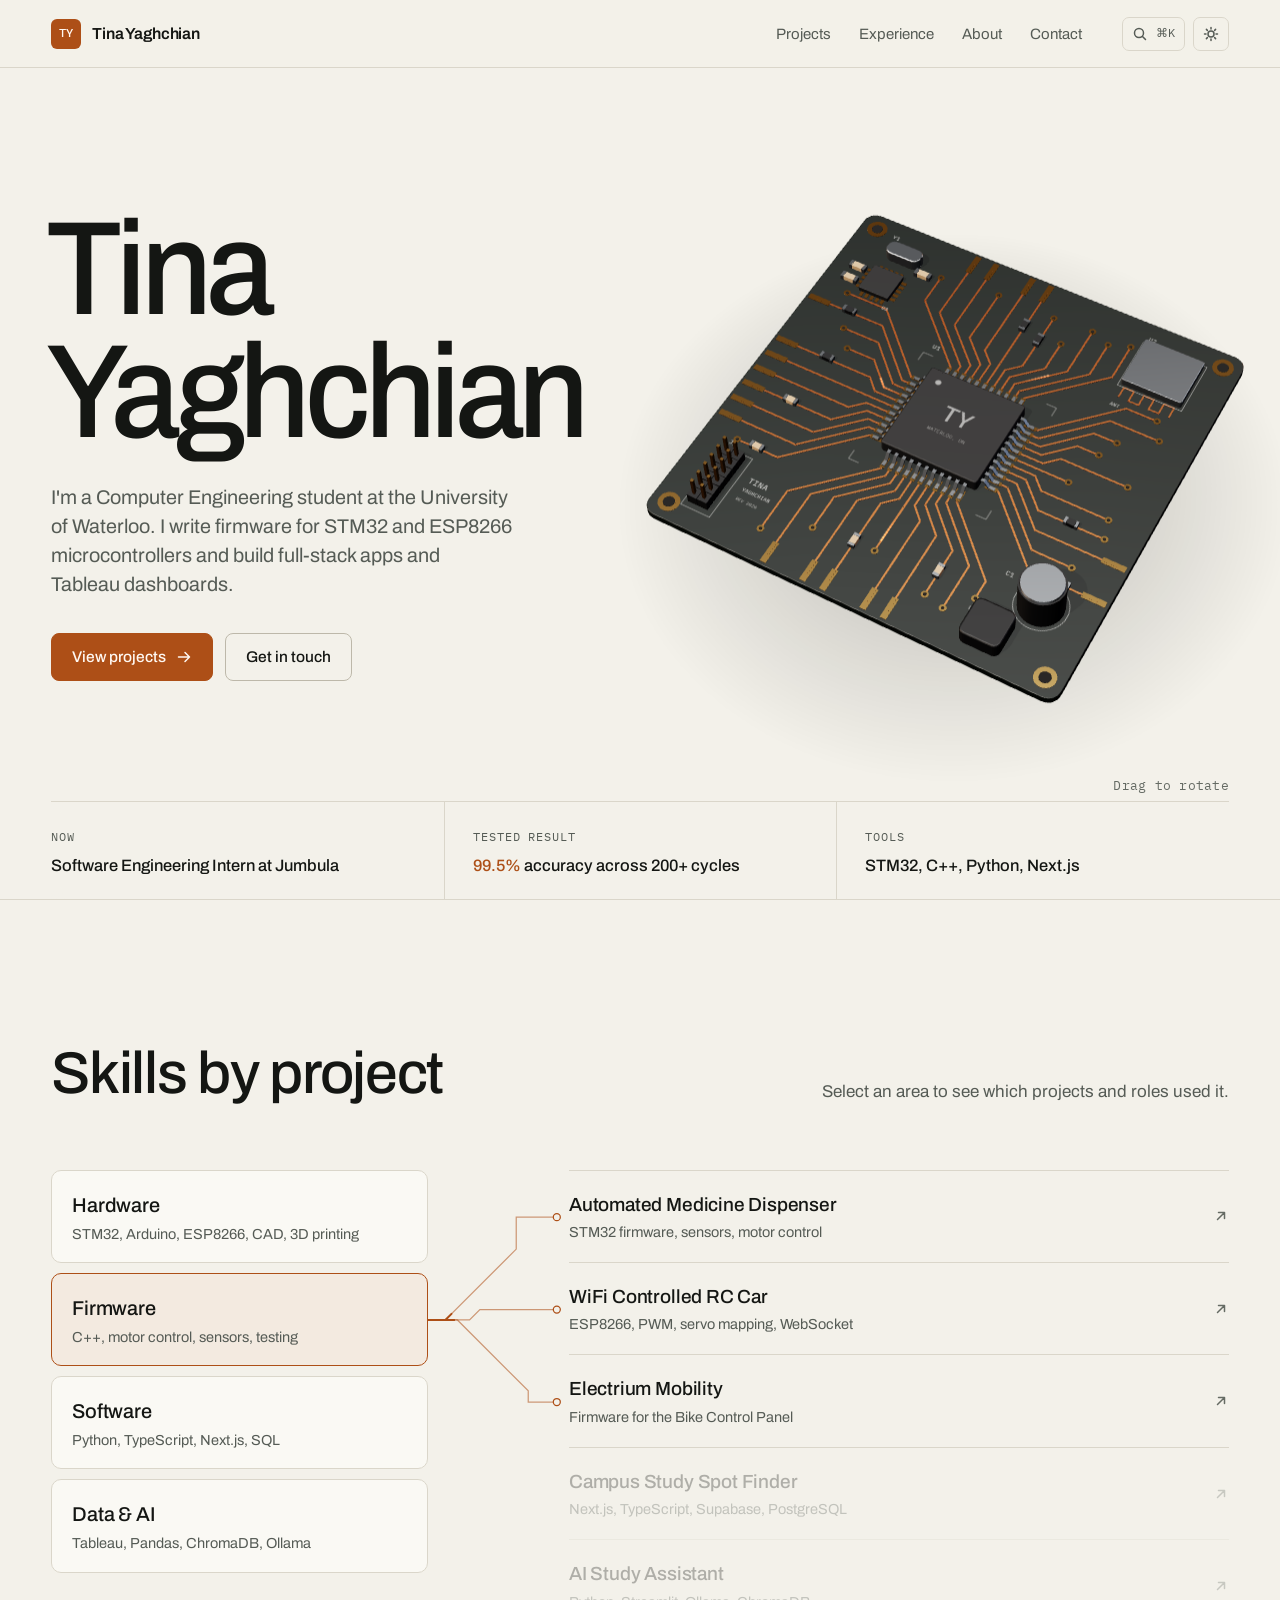
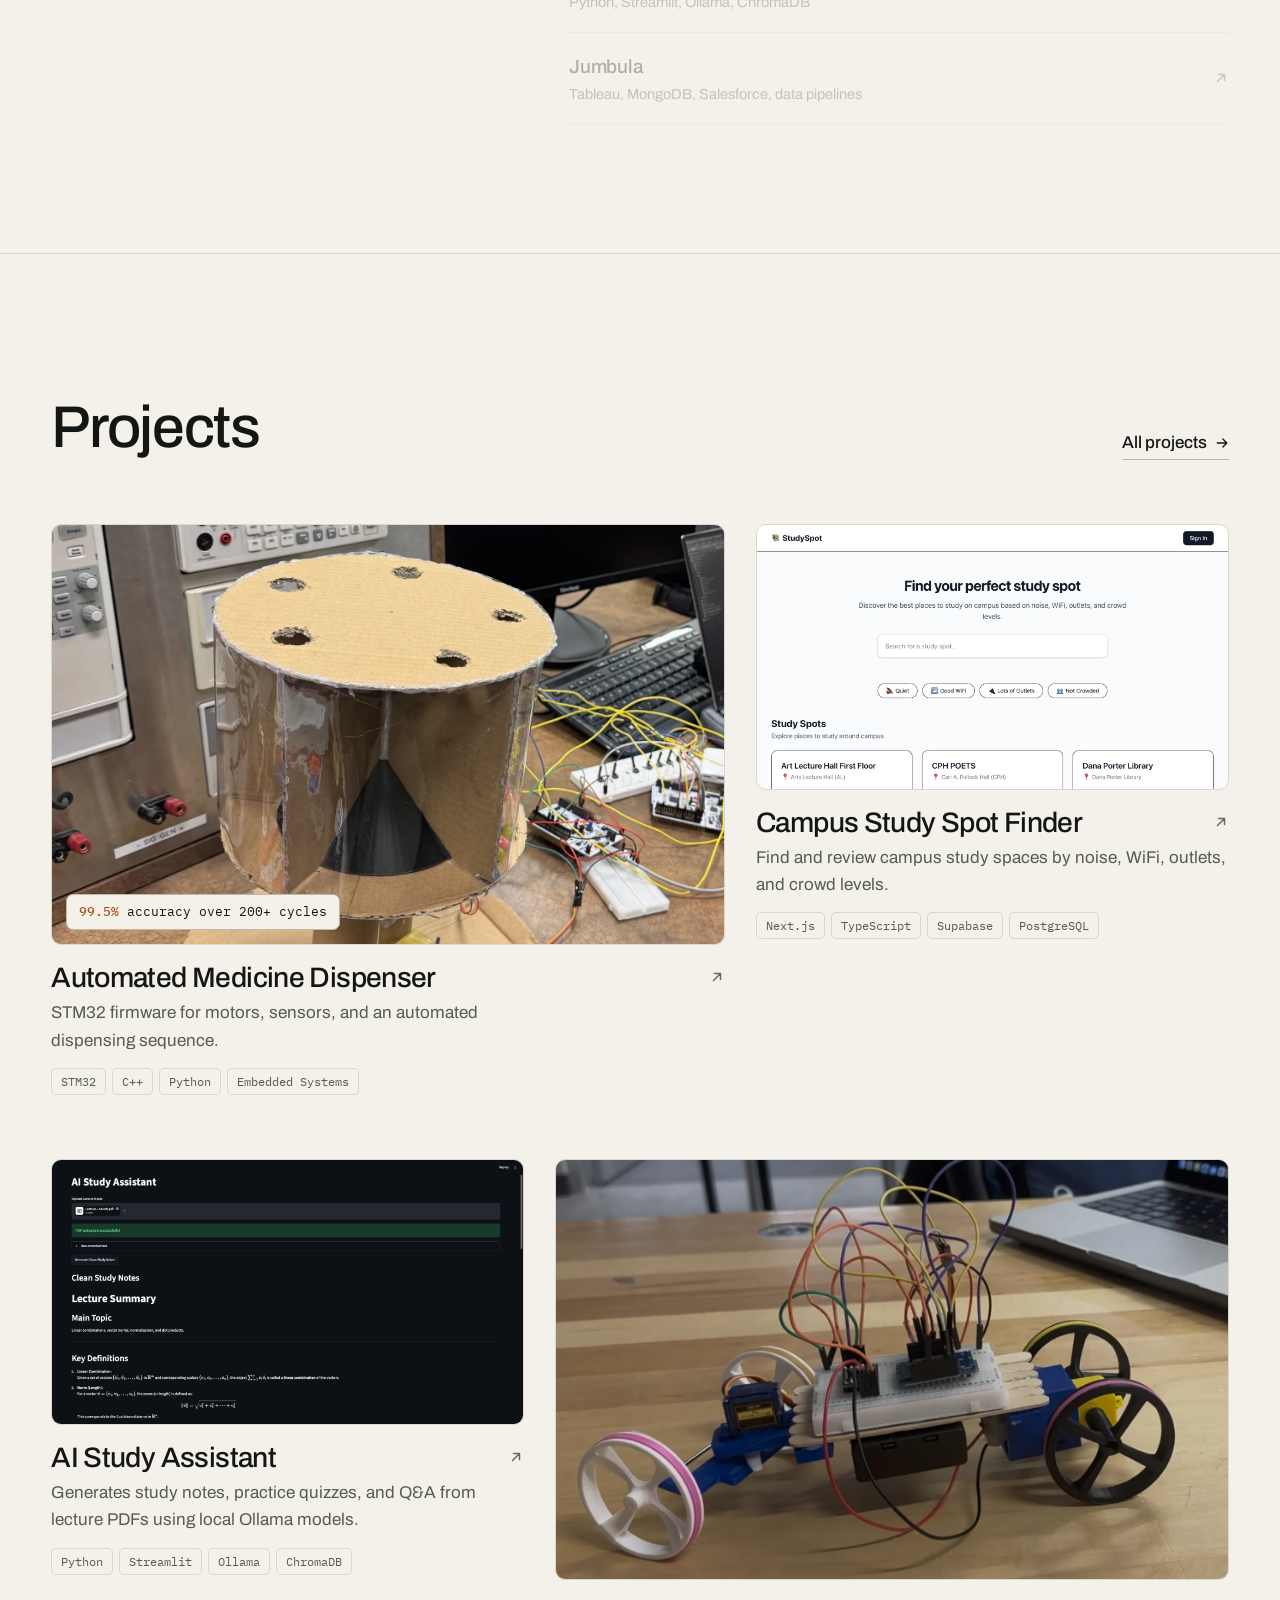
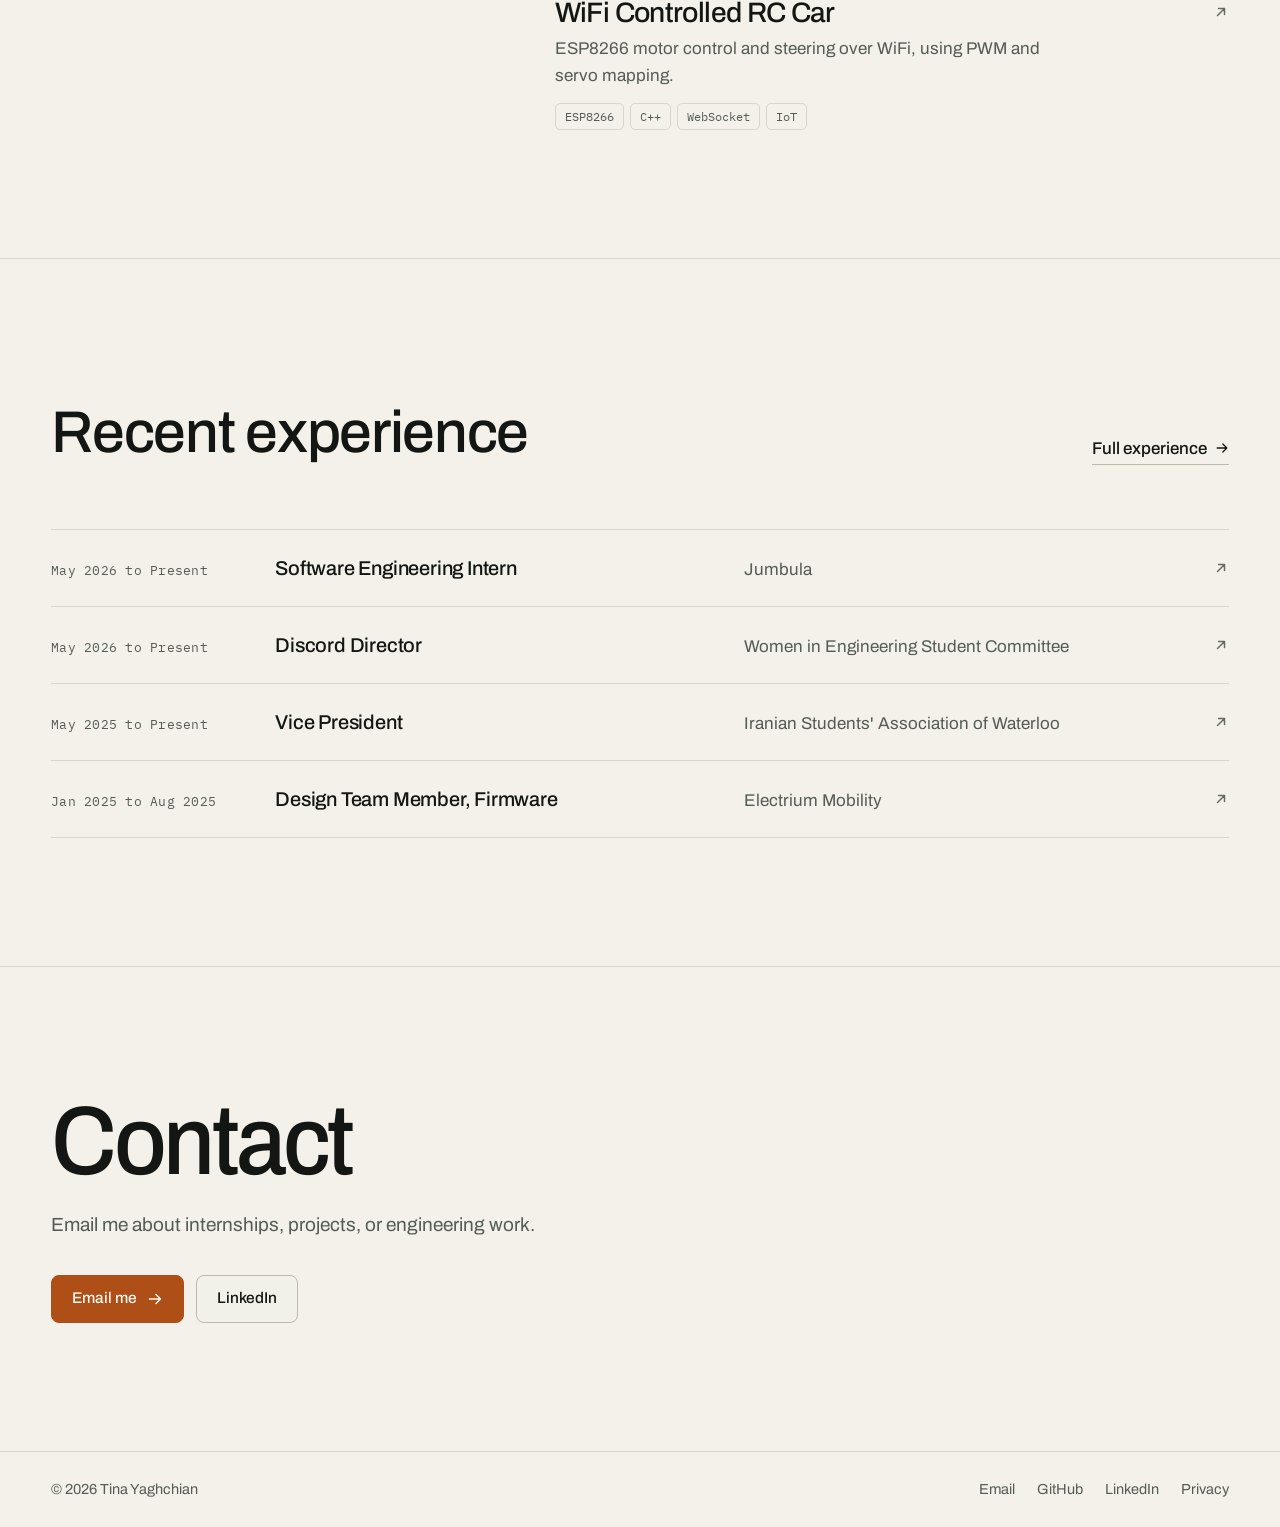
==== commit d2252f39: "Redesign portfolio with 3D hero and privacy policy Rebuild all pages on a new design system with lig" ====
--- a/index.html
+++ b/index.html
@@ -3,142 +3,289 @@
 
 <head>
     <!-- Google tag (gtag.js) -->
-<script async src="https://www.googletagmanager.com/gtag/js?id=G-CB9YDHK9V0"></script>
-<script>
-  window.dataLayer = window.dataLayer || [];
-  function gtag(){dataLayer.push(arguments);}
-  gtag('js', new Date());
-
-  gtag('config', 'G-CB9YDHK9V0');
-</script>
+    <script async src="https://www.googletagmanager.com/gtag/js?id=G-CB9YDHK9V0"></script>
+    <script>
+        window.dataLayer = window.dataLayer || [];
+        function gtag(){dataLayer.push(arguments);}
+        gtag('js', new Date());
+        gtag('config', 'G-CB9YDHK9V0');
+    </script>
 
     <meta charset="UTF-8">
-    <meta name="viewport" content="width=device-width, initial-scale=1.0">
+    <meta name="viewport" content="width=device-width, initial-scale=1">
 
     <title>Tina Yaghchian | Computer Engineering</title>
-
-    <link rel="stylesheet" href="css/styles.css">
+    <meta name="description" content="Tina Yaghchian is a Computer Engineering student at the University of Waterloo building embedded systems, firmware, and software.">
+    <meta name="author" content="Tina Yaghchian">
+    <link rel="canonical" href="https://tina-yaghchian.github.io/">
+    <meta name="theme-color" content="#0b0d0c" media="(prefers-color-scheme: dark)">
+    <meta name="theme-color" content="#f3f1ea" media="(prefers-color-scheme: light)">
+
+    <meta property="og:type" content="website">
+    <meta property="og:title" content="Tina Yaghchian | Computer Engineering">
+    <meta property="og:description" content="Tina Yaghchian is a Computer Engineering student at the University of Waterloo building embedded systems, firmware, and software.">
+    <meta property="og:url" content="https://tina-yaghchian.github.io/">
+    <meta property="og:image" content="https://tina-yaghchian.github.io/images/og.jpg">
+    <meta name="twitter:card" content="summary_large_image">
+
+    <link rel="icon" href="favicon.ico" sizes="32x32">
+    <link rel="icon" href="assets/favicon.svg" type="image/svg+xml">
+    <link rel="apple-touch-icon" href="assets/apple-touch-icon.png">
+
+    <script>
+        (function () {
+            var root = document.documentElement, saved = null;
+            root.classList.add("js");
+            try { saved = localStorage.getItem("theme"); } catch (e) {}
+            root.dataset.theme = saved || (matchMedia("(prefers-color-scheme: light)").matches ? "light" : "dark");
+        })();
+    </script>
 
     <link rel="preconnect" href="https://fonts.googleapis.com">
     <link rel="preconnect" href="https://fonts.gstatic.com" crossorigin>
-
-    <link href="https://fonts.googleapis.com/css2?family=Inter:wght@300;400;500;600;700;800&display=swap"
-        rel="stylesheet">
+    <link rel="stylesheet" href="https://fonts.googleapis.com/css2?family=Archivo:wdth,wght@62..125,100..900&family=IBM+Plex+Mono:wght@400;500&display=swap">
+    <link rel="stylesheet" href="css/styles.css">
+    <link rel="modulepreload" href="js/board3d.js">
+    <script type="application/ld+json">
+    {"@context":"https://schema.org","@type":"Person","name":"Tina Yaghchian","url":"https://tina-yaghchian.github.io","jobTitle":"Computer Engineering Student","alumniOf":{"@type":"CollegeOrUniversity","name":"University of Waterloo"},"sameAs":["https://github.com/tina-yaghchian","https://linkedin.com/in/tina-yaghchian"]}
+    </script>
 </head>
 
 <body>
-<div class="background-effects">
-
-    <div class="glow glow-1"></div>
-    <div class="glow glow-2"></div>
-
-    <div class="circuit circuit-top-left"></div>
-    <div class="circuit circuit-top-right"></div>
-    <div class="circuit circuit-bottom-left"></div>
-    <div class="circuit circuit-bottom-right"></div>
-
-</div>
-    <!-- Navigation -->
-
-<nav>
-
-    <button class="menu-btn" id="menuBtn">
-        ☰
-    </button>
-
-    <div class="right-nav">
-        <div class="logo">TY</div>
-        
-    </div>
-
-</nav>
-    
-    <!-- Sidebar -->
-
-<div class="sidebar" id="sidebar">
-
-    <button class="close-btn" id="closeBtn">
-
-        ✕
-
-    </button>
-
-    <ul>
-
-        <li><a href="index.html" class="active">Home</a></li>
-
-        <li><a href="about.html">About</a></li>
-
-        <li><a href="projects.html">Projects</a></li>
-
-        <li><a href="experience.html">Experience</a></li>
-
-        <li><a href="contact.html">Contact</a></li>
-
-    </ul>
-
-    <div class="socials">
-
-        <a href="https://github.com/tina-yaghchian" target="_blank">
-            GitHub
-        </a>
-
-        <a href="https://linkedin.com/in/tina-yaghchian" target="_blank">
-            LinkedIn
-        </a>
-
-    </div>
-
-</div>
-
-    <!-- Hero -->
-
-<section class="hero">
-
-    <h1>
-        Tina Yaghchian
-    </h1>
-
-    <h2>
-        Computer Engineering Student
-    </h2>
-
-    <p class="school">
-        @ University of Waterloo
-    </p>
-
-    <p class="description">
-        Building embedded systems, firmware, and software
-        that solve real-world engineering problems.
-    </p>
-
-    <div class="hero-buttons">
-
-        <a href="about.html" class="primary">
-            About Me!
-        </a>
-
-        <a href="projects.html" class="primary">
-            Projects
-        </a>
-
-        <a href="experience.html" class="primary">
-            Experience
-        </a>
-
-        <a href="contact.html" class="primary">
-            Contact
-        </a>
-
-    </div>
-
-</section>
-
-</div>
-
-
-<script src="js/script.js"></script>
-
+    <a class="skip" href="#main">Skip to content</a>
+
+    <header class="site-header">
+        <div class="wrap header-inner">
+            <a class="brand" href="index.html" aria-label="Tina Yaghchian, home">
+                <span class="brand-mark" aria-hidden="true">TY</span>
+                <span class="brand-name">Tina Yaghchian</span>
+            </a>
+            <nav class="nav-links" id="site-nav" aria-label="Main">
+                <a href="projects.html">Projects</a>
+                <a href="experience.html">Experience</a>
+                <a href="about.html">About</a>
+                <a href="contact.html">Contact</a>
+            </nav>
+            <div class="header-tools">
+                <button class="tool kbd-hint" type="button" data-cmdk aria-label="Open command menu"><svg class="icon" viewBox="0 0 16 16" fill="none" stroke="currentColor" stroke-width="1.5" stroke-linecap="round" stroke-linejoin="round" aria-hidden="true"><circle cx="7" cy="7" r="4.5"/><path d="m10.5 10.5 3 3"/></svg><kbd>⌘K</kbd></button>
+                <button class="tool theme-toggle" type="button" aria-label="Switch light or dark theme"><svg class="icon sun" viewBox="0 0 16 16" fill="none" stroke="currentColor" stroke-width="1.5" stroke-linecap="round" stroke-linejoin="round" aria-hidden="true"><circle cx="8" cy="8" r="3"/><path d="M8 1.5v1.5M8 13v1.5M1.5 8H3M13 8h1.5M3.4 3.4l1 1M11.6 11.6l1 1M3.4 12.6l1-1M11.6 4.4l1-1"/></svg><svg class="icon moon" viewBox="0 0 16 16" fill="none" stroke="currentColor" stroke-width="1.5" stroke-linecap="round" stroke-linejoin="round" aria-hidden="true"><path d="M13.5 9.6A6 6 0 0 1 6.4 2.5a6 6 0 1 0 7.1 7.1Z"/></svg></button>
+                <button class="tool menu-toggle" type="button" aria-label="Menu" aria-expanded="false" aria-controls="site-nav"><svg class="icon" viewBox="0 0 16 16" fill="none" stroke="currentColor" stroke-width="1.5" stroke-linecap="round" stroke-linejoin="round" aria-hidden="true"><path d="M2 5h12M2 11h12"/></svg></button>
+            </div>
+        </div>
+    </header>
+
+    <main id="main">
+        <section class="hero">
+            <canvas id="board" aria-hidden="true"></canvas>
+            <span class="board-hint mono" aria-hidden="true">Drag to rotate</span>
+            <div class="wrap hero-body">
+                <h1>Tina<br>Yaghchian</h1>
+                <p class="hero-lede">I'm a Computer Engineering student at the University of Waterloo. I write firmware for STM32 and ESP8266 microcontrollers and build full-stack apps and Tableau dashboards.</p>
+                <div class="hero-actions">
+                    <a class="btn primary" href="projects.html">View projects <svg class="icon" viewBox="0 0 16 16" fill="none" stroke="currentColor" stroke-width="1.5" stroke-linecap="round" stroke-linejoin="round" aria-hidden="true"><path d="M2.5 8h11M9 3.5 13.5 8 9 12.5"/></svg></a>
+                    <a class="btn" href="contact.html">Get in touch</a>
+                </div>
+            </div>
+            <div class="spec-strip-wrap">
+                <div class="wrap">
+                    <div class="spec-strip">
+                        <div>
+                            <span class="label">Now</span>
+                            <strong>Software Engineering Intern at Jumbula</strong>
+                        </div>
+                        <div>
+                            <span class="label">Tested result</span>
+                            <strong><span class="accent">99.5%</span> accuracy across 200+ cycles</strong>
+                        </div>
+                        <div>
+                            <span class="label">Tools</span>
+                            <strong>STM32, C++, Python, Next.js</strong>
+                        </div>
+                    </div>
+                </div>
+            </div>
+        </section>
+
+        <section class="section">
+            <div class="wrap">
+                <div class="section-head">
+                    <div>
+                        <h2>Skills by project</h2>
+                    </div>
+                    <p>Select an area to see which projects and roles used it.</p>
+                </div>
+                <div class="stack">
+                    <svg class="stack-traces" aria-hidden="true"></svg>
+                    <div class="layers">
+                        <button class="layer" type="button" data-layer="hardware" aria-pressed="false"><b>Hardware</b><small>STM32, Arduino, ESP8266, CAD, 3D printing</small></button>
+                        <button class="layer" type="button" data-layer="firmware" aria-pressed="true"><b>Firmware</b><small>C++, motor control, sensors, testing</small></button>
+                        <button class="layer" type="button" data-layer="software" aria-pressed="false"><b>Software</b><small>Python, TypeScript, Next.js, SQL</small></button>
+                        <button class="layer" type="button" data-layer="data" aria-pressed="false"><b>Data &amp; AI</b><small>Tableau, Pandas, ChromaDB, Ollama</small></button>
+                    </div>
+                    <div class="stack-items">
+                        <a class="stack-item" href="projects.html#medicine-dispenser" data-layers="hardware firmware">
+                            <b>Automated Medicine Dispenser</b>
+                            <small>STM32 firmware, sensors, motor control</small>
+                            <svg class="icon" viewBox="0 0 16 16" fill="none" stroke="currentColor" stroke-width="1.5" stroke-linecap="round" stroke-linejoin="round" aria-hidden="true"><path d="M4.5 11.5l7-7M5.5 4.5h6v6"/></svg>
+                        </a>
+                        <a class="stack-item" href="projects.html#rc-car" data-layers="hardware firmware">
+                            <b>WiFi Controlled RC Car</b>
+                            <small>ESP8266, PWM, servo mapping, WebSocket</small>
+                            <svg class="icon" viewBox="0 0 16 16" fill="none" stroke="currentColor" stroke-width="1.5" stroke-linecap="round" stroke-linejoin="round" aria-hidden="true"><path d="M4.5 11.5l7-7M5.5 4.5h6v6"/></svg>
+                        </a>
+                        <a class="stack-item" href="experience.html#electrium" data-layers="hardware firmware">
+                            <b>Electrium Mobility</b>
+                            <small>Firmware for the Bike Control Panel</small>
+                            <svg class="icon" viewBox="0 0 16 16" fill="none" stroke="currentColor" stroke-width="1.5" stroke-linecap="round" stroke-linejoin="round" aria-hidden="true"><path d="M4.5 11.5l7-7M5.5 4.5h6v6"/></svg>
+                        </a>
+                        <a class="stack-item" href="projects.html#study-spot" data-layers="software data">
+                            <b>Campus Study Spot Finder</b>
+                            <small>Next.js, TypeScript, Supabase, PostgreSQL</small>
+                            <svg class="icon" viewBox="0 0 16 16" fill="none" stroke="currentColor" stroke-width="1.5" stroke-linecap="round" stroke-linejoin="round" aria-hidden="true"><path d="M4.5 11.5l7-7M5.5 4.5h6v6"/></svg>
+                        </a>
+                        <a class="stack-item" href="projects.html#ai-study-assistant" data-layers="software data">
+                            <b>AI Study Assistant</b>
+                            <small>Python, Streamlit, Ollama, ChromaDB</small>
+                            <svg class="icon" viewBox="0 0 16 16" fill="none" stroke="currentColor" stroke-width="1.5" stroke-linecap="round" stroke-linejoin="round" aria-hidden="true"><path d="M4.5 11.5l7-7M5.5 4.5h6v6"/></svg>
+                        </a>
+                        <a class="stack-item" href="experience.html#jumbula" data-layers="software data">
+                            <b>Jumbula</b>
+                            <small>Tableau, MongoDB, Salesforce, data pipelines</small>
+                            <svg class="icon" viewBox="0 0 16 16" fill="none" stroke="currentColor" stroke-width="1.5" stroke-linecap="round" stroke-linejoin="round" aria-hidden="true"><path d="M4.5 11.5l7-7M5.5 4.5h6v6"/></svg>
+                        </a>
+                    </div>
+                </div>
+            </div>
+        </section>
+
+        <section class="section">
+            <div class="wrap">
+                <div class="section-head">
+                    <div>
+                        <h2>Projects</h2>
+                    </div>
+                    <a class="text-link" href="projects.html">All projects <svg class="icon" viewBox="0 0 16 16" fill="none" stroke="currentColor" stroke-width="1.5" stroke-linecap="round" stroke-linejoin="round" aria-hidden="true"><path d="M2.5 8h11M9 3.5 13.5 8 9 12.5"/></svg></a>
+                </div>
+                <div class="work-grid">
+                    <a class="card wide" href="projects.html#medicine-dispenser">
+                        <div class="frame">
+                            <img src="images/web/medicine.webp" width="1600" height="1000" alt="Dispenser prototype on a lab bench, wired to STM32 boards, with a bench multimeter behind it" loading="lazy" decoding="async">
+                            <div class="metric-badge"><b>99.5%</b> accuracy over 200+ cycles</div>
+                        </div>
+                        <div class="card-meta">
+                            <h3>Automated Medicine Dispenser</h3>
+                            <svg class="icon" viewBox="0 0 16 16" fill="none" stroke="currentColor" stroke-width="1.5" stroke-linecap="round" stroke-linejoin="round" aria-hidden="true"><path d="M4.5 11.5l7-7M5.5 4.5h6v6"/></svg>
+                        </div>
+                        <p>STM32 firmware for motors, sensors, and an automated dispensing sequence.</p>
+                        <ul class="tags"><li>STM32</li><li>C++</li><li>Python</li><li>Embedded Systems</li></ul>
+                    </a>
+                    <a class="card" href="projects.html#study-spot">
+                        <div class="frame shot">
+                            <img src="images/web/study-spot.webp" width="1600" height="922" alt="StudySpot home page with a search box, preference filters, and a list of campus study spots" loading="lazy" decoding="async">
+                            
+                        </div>
+                        <div class="card-meta">
+                            <h3>Campus Study Spot Finder</h3>
+                            <svg class="icon" viewBox="0 0 16 16" fill="none" stroke="currentColor" stroke-width="1.5" stroke-linecap="round" stroke-linejoin="round" aria-hidden="true"><path d="M4.5 11.5l7-7M5.5 4.5h6v6"/></svg>
+                        </div>
+                        <p>Find and review campus study spaces by noise, WiFi, outlets, and crowd levels.</p>
+                        <ul class="tags"><li>Next.js</li><li>TypeScript</li><li>Supabase</li><li>PostgreSQL</li></ul>
+                    </a>
+                    <a class="card" href="projects.html#ai-study-assistant">
+                        <div class="frame shot">
+                            <img src="images/web/ai-study-assistant.webp" width="1600" height="900" alt="AI Study Assistant app showing clean study notes generated from an uploaded lecture PDF" loading="lazy" decoding="async">
+                            
+                        </div>
+                        <div class="card-meta">
+                            <h3>AI Study Assistant</h3>
+                            <svg class="icon" viewBox="0 0 16 16" fill="none" stroke="currentColor" stroke-width="1.5" stroke-linecap="round" stroke-linejoin="round" aria-hidden="true"><path d="M4.5 11.5l7-7M5.5 4.5h6v6"/></svg>
+                        </div>
+                        <p>Generates study notes, practice quizzes, and Q&amp;A from lecture PDFs using local Ollama models.</p>
+                        <ul class="tags"><li>Python</li><li>Streamlit</li><li>Ollama</li><li>ChromaDB</li></ul>
+                    </a>
+                    <a class="card wide" href="projects.html#rc-car">
+                        <div class="frame">
+                            <img src="images/web/rc-car.webp" width="1600" height="980" alt="Small RC car with a breadboard, ESP8266 module, jumper wires, and a micro servo for steering" loading="lazy" decoding="async">
+                            
+                        </div>
+                        <div class="card-meta">
+                            <h3>WiFi Controlled RC Car</h3>
+                            <svg class="icon" viewBox="0 0 16 16" fill="none" stroke="currentColor" stroke-width="1.5" stroke-linecap="round" stroke-linejoin="round" aria-hidden="true"><path d="M4.5 11.5l7-7M5.5 4.5h6v6"/></svg>
+                        </div>
+                        <p>ESP8266 motor control and steering over WiFi, using PWM and servo mapping.</p>
+                        <ul class="tags"><li>ESP8266</li><li>C++</li><li>WebSocket</li><li>IoT</li></ul>
+                    </a>
+                </div>
+            </div>
+        </section>
+
+        <section class="section">
+            <div class="wrap">
+                <div class="section-head">
+                    <div>
+                        <h2>Recent experience</h2>
+                    </div>
+                    <a class="text-link" href="experience.html">Full experience <svg class="icon" viewBox="0 0 16 16" fill="none" stroke="currentColor" stroke-width="1.5" stroke-linecap="round" stroke-linejoin="round" aria-hidden="true"><path d="M2.5 8h11M9 3.5 13.5 8 9 12.5"/></svg></a>
+                </div>
+                <div class="rows">
+                    <a class="row" href="experience.html#jumbula">
+                        <span class="mono">May 2026 to Present</span>
+                        <b>Software Engineering Intern</b>
+                        <span class="org">Jumbula</span>
+                        <svg class="icon" viewBox="0 0 16 16" fill="none" stroke="currentColor" stroke-width="1.5" stroke-linecap="round" stroke-linejoin="round" aria-hidden="true"><path d="M4.5 11.5l7-7M5.5 4.5h6v6"/></svg>
+                    </a>
+                    <a class="row" href="experience.html#wie">
+                        <span class="mono">May 2026 to Present</span>
+                        <b>Discord Director</b>
+                        <span class="org">Women in Engineering Student Committee</span>
+                        <svg class="icon" viewBox="0 0 16 16" fill="none" stroke="currentColor" stroke-width="1.5" stroke-linecap="round" stroke-linejoin="round" aria-hidden="true"><path d="M4.5 11.5l7-7M5.5 4.5h6v6"/></svg>
+                    </a>
+                    <a class="row" href="experience.html#isaw-vp">
+                        <span class="mono">May 2025 to Present</span>
+                        <b>Vice President</b>
+                        <span class="org">Iranian Students' Association of Waterloo</span>
+                        <svg class="icon" viewBox="0 0 16 16" fill="none" stroke="currentColor" stroke-width="1.5" stroke-linecap="round" stroke-linejoin="round" aria-hidden="true"><path d="M4.5 11.5l7-7M5.5 4.5h6v6"/></svg>
+                    </a>
+                    <a class="row" href="experience.html#electrium">
+                        <span class="mono">Jan 2025 to Aug 2025</span>
+                        <b>Design Team Member, Firmware</b>
+                        <span class="org">Electrium Mobility</span>
+                        <svg class="icon" viewBox="0 0 16 16" fill="none" stroke="currentColor" stroke-width="1.5" stroke-linecap="round" stroke-linejoin="round" aria-hidden="true"><path d="M4.5 11.5l7-7M5.5 4.5h6v6"/></svg>
+                    </a>
+                </div>
+            </div>
+        </section>
+
+        <section class="section cta">
+            <div class="wrap">
+                <h2>Contact</h2>
+                <p>Email me about internships, projects, or engineering work.</p>
+                <div class="hero-actions">
+                    <a class="btn primary" href="mailto:tyaghchi@uwaterloo.ca">Email me <svg class="icon" viewBox="0 0 16 16" fill="none" stroke="currentColor" stroke-width="1.5" stroke-linecap="round" stroke-linejoin="round" aria-hidden="true"><path d="M2.5 8h11M9 3.5 13.5 8 9 12.5"/></svg></a>
+                    <a class="btn" href="https://linkedin.com/in/tina-yaghchian" target="_blank" rel="noopener noreferrer">LinkedIn</a>
+                </div>
+            </div>
+        </section>
+    </main>
+
+    <footer class="site-footer">
+        <div class="wrap footer-inner">
+            <span>&copy; <span data-year>2026</span> Tina Yaghchian</span>
+            <div class="footer-links">
+                <a href="mailto:tyaghchi@uwaterloo.ca">Email</a>
+                <a href="https://github.com/tina-yaghchian" target="_blank" rel="noopener noreferrer">GitHub</a>
+                <a href="https://linkedin.com/in/tina-yaghchian" target="_blank" rel="noopener noreferrer">LinkedIn</a>
+                <a href="privacy.html">Privacy</a>
+            </div>
+        </div>
+    </footer>
+
+    <dialog class="cmdk" id="cmdk" aria-label="Command menu">
+        <input class="cmdk-input" type="text" placeholder="Search pages, projects, actions" aria-label="Search" autocomplete="off" spellcheck="false">
+        <div class="cmdk-list"></div>
+    </dialog>
+
+    <script src="js/main.js"></script>
 </body>
 
-</html>+</html>
--- a/css/styles.css
+++ b/css/styles.css
@@ -1,1584 +1,922 @@
-/* ==========================================
-   RESET
-========================================== */
-
-* {
-    margin: 0;
-    padding: 0;
-    box-sizing: border-box;
-}
+/* ==========================================================================
+   Tina Yaghchian portfolio
+   Datasheet-inspired design system: graphite + paper themes, one copper accent.
+   ========================================================================== */
+
+/* Tokens ------------------------------------------------------------------ */
+
+:root {
+    color-scheme: dark;
+
+    --bg: #0b0d0c;
+    --surface: #121513;
+    --surface-2: #181c1a;
+    --line: #242926;
+    --line-strong: #39403c;
+    --ink: #eef0ea;
+    --muted: #a0a8a2;
+    --faint: #828b85;
+    --accent: #e9975f;
+    --accent-ink: #1a0f07;
+    --pass: #7dd8a5;
+    --trace: rgba(233, 151, 95, .2);
+    --pad: rgba(233, 151, 95, .42);
+    --silk: rgba(238, 240, 234, .3);
+    --shadow: 0 24px 70px rgba(0, 0, 0, .5);
+
+    --sans: "Archivo", ui-sans-serif, system-ui, -apple-system, "Segoe UI", sans-serif;
+    --mono: "IBM Plex Mono", ui-monospace, SFMono-Regular, Menlo, monospace;
+
+    --gutter: clamp(20px, 4vw, 56px);
+    --max: 1360px;
+    --header: 68px;
+    --ease: cubic-bezier(.2, .7, .2, 1);
+}
+
+:root[data-theme="light"] {
+    color-scheme: light;
+
+    --bg: #f3f1ea;
+    --surface: #faf9f4;
+    --surface-2: #ebe8df;
+    --line: #dad6ca;
+    --line-strong: #bdb8aa;
+    --ink: #141613;
+    --muted: #555b55;
+    --faint: #656b64;
+    --accent: #ad4f17;
+    --accent-ink: #fff8f2;
+    --pass: #1c7a4b;
+    --trace: rgba(173, 79, 23, .2);
+    --pad: rgba(173, 79, 23, .42);
+    --silk: rgba(20, 22, 19, .36);
+    --shadow: 0 24px 70px rgba(50, 40, 20, .16);
+}
+
+/* Base -------------------------------------------------------------------- */
+
+*, *::before, *::after { box-sizing: border-box; }
+* { margin: 0; }
 
 html {
     scroll-behavior: smooth;
-}
-
-/* ==========================================
-   THEME VARIABLES
-========================================== */
-
-:root {
-
-    --bg: #020617;
-    --text: white;
-    --text-secondary: #CBD5E1;
-
-    --card: rgba(255,255,255,.05);
-    --card-border: rgba(255,255,255,.08);
-
-    --accent: #6366F1;
-    --accent-hover: #4F46E5;
-
-    --nav-text: white;
-
-    --background: linear-gradient(
-        180deg,
-        #1e1b4b 0%,
-        #0f172a 45%,
-        #020617 100%
-    );
-}
-
-/* ==========================================
-   GLOBAL STYLES
-========================================== */
+    scroll-padding-top: calc(var(--header) + 24px);
+    -webkit-text-size-adjust: 100%;
+}
 
 body {
-    font-family: "Inter", sans-serif;
-    color: var(--text);
-    min-height: 100vh;
-    overflow-x: hidden;
-
-    background: var(--background);
-}
-
-/* ==========================================
-   NAVIGATION
-========================================== */
-
-nav {
+    min-height: 100dvh;
+    display: flex;
+    flex-direction: column;
+    background: var(--bg);
+    color: var(--ink);
+    font-family: var(--sans);
+    font-size: 17px;
+    line-height: 1.6;
+    -webkit-font-smoothing: antialiased;
+    text-rendering: optimizeLegibility;
+    overflow-x: clip;
+}
+
+main { flex: 1; }
+img, svg { display: block; max-width: 100%; }
+img { height: auto; }
+a { color: inherit; text-decoration: none; }
+button { font: inherit; color: inherit; background: none; border: 0; cursor: pointer; }
+ul { list-style: none; padding: 0; }
+h1, h2, h3 { font-weight: 500; line-height: 1.08; letter-spacing: -.022em; text-wrap: balance; }
+p { text-wrap: pretty; }
+
+::selection { background: var(--accent); color: var(--accent-ink); }
+
+:focus-visible {
+    outline: 2px solid var(--accent);
+    outline-offset: 3px;
+    border-radius: 3px;
+}
+
+.wrap {
+    width: 100%;
+    max-width: var(--max);
+    margin-inline: auto;
+    padding-inline: var(--gutter);
+}
+
+.mono {
+    font-family: var(--mono);
+    font-size: 12.5px;
+    line-height: 1.5;
+    letter-spacing: .02em;
+}
+
+.label {
+    font-family: var(--mono);
+    font-size: 12px;
+    letter-spacing: .08em;
+    text-transform: uppercase;
+    color: var(--muted);
+}
+
+.skip {
     position: fixed;
+    top: 10px;
+    left: 10px;
+    z-index: 200;
+    padding: 10px 16px;
+    background: var(--accent);
+    color: var(--accent-ink);
+    border-radius: 6px;
+    transform: translateY(-200%);
+}
+.skip:focus { transform: none; }
+
+.icon { width: 16px; height: 16px; flex: none; }
+
+/* Page transitions ---------------------------------------------------------- */
+
+@view-transition { navigation: auto; }
+.site-header { view-transition-name: site-header; }
+::view-transition-old(root), ::view-transition-new(root) { animation-duration: .22s; }
+
+/* Header ------------------------------------------------------------------- */
+
+.site-header {
+    position: sticky;
     top: 0;
+    z-index: 50;
+    height: var(--header);
+    background: color-mix(in srgb, var(--bg) 82%, transparent);
+    backdrop-filter: blur(14px) saturate(1.3);
+    -webkit-backdrop-filter: blur(14px) saturate(1.3);
+    border-bottom: 1px solid var(--line);
+}
+
+.header-inner {
+    height: 100%;
+    display: flex;
+    align-items: center;
+    gap: 28px;
+}
+
+.brand {
+    display: inline-flex;
+    align-items: center;
+    gap: 11px;
+    font-weight: 600;
+    font-size: 16px;
+    letter-spacing: -.01em;
+    margin-right: auto;
+    white-space: nowrap;
+}
+
+.brand-mark {
+    width: 30px;
+    height: 30px;
+    display: grid;
+    place-items: center;
+    font-family: var(--mono);
+    font-size: 11.5px;
+    font-weight: 500;
+    color: var(--accent-ink);
+    background: var(--accent);
+    border-radius: 6px;
+}
+
+.nav-links { display: flex; align-items: center; gap: 4px; }
+
+.nav-links a {
+    position: relative;
+    padding: 8px 12px;
+    font-size: 15px;
+    color: var(--muted);
+    border-radius: 6px;
+    transition: color .2s;
+}
+.nav-links a:hover { color: var(--ink); }
+.nav-links a[aria-current="page"] { color: var(--ink); }
+.nav-links a[aria-current="page"]::after {
+    content: "";
+    position: absolute;
+    left: 12px;
+    right: 12px;
+    bottom: -15px;
+    height: 2px;
+    background: var(--accent);
+}
+
+.header-tools { display: flex; align-items: center; gap: 8px; }
+
+.tool {
+    height: 34px;
+    min-width: 34px;
+    display: inline-flex;
+    align-items: center;
+    justify-content: center;
+    gap: 8px;
+    padding-inline: 9px;
+    color: var(--muted);
+    border: 1px solid var(--line);
+    border-radius: 7px;
+    transition: color .2s, border-color .2s;
+}
+.tool:hover { color: var(--ink); border-color: var(--line-strong); }
+.tool kbd { font-family: var(--mono); font-size: 11.5px; }
+
+.theme-toggle .sun { display: none; }
+:root[data-theme="light"] .theme-toggle .sun { display: block; }
+:root[data-theme="light"] .theme-toggle .moon { display: none; }
+
+.menu-toggle { display: none; }
+
+/* Buttons ------------------------------------------------------------------ */
+
+.btn {
+    display: inline-flex;
+    align-items: center;
+    gap: 10px;
+    height: 48px;
+    padding-inline: 20px;
+    font-size: 15.5px;
+    font-weight: 500;
+    border-radius: 8px;
+    border: 1px solid var(--line-strong);
+    background: color-mix(in srgb, var(--bg) 65%, transparent);
+    transition: background .2s, border-color .2s, transform .2s var(--ease);
+}
+.btn:hover { border-color: var(--ink); }
+.btn .icon { transition: transform .25s var(--ease); }
+.btn.primary { background: var(--accent); border-color: var(--accent); color: var(--accent-ink); }
+.btn.primary:hover { background: color-mix(in srgb, var(--accent) 88%, var(--ink)); }
+
+.text-link {
+    display: inline-flex;
+    align-items: center;
+    gap: 8px;
+    font-weight: 500;
+    border-bottom: 1px solid var(--line-strong);
+    padding-bottom: 2px;
+    transition: border-color .2s, color .2s;
+}
+.text-link:hover { color: var(--accent); border-color: var(--accent); }
+.text-link .icon { width: 14px; height: 14px; }
+
+/* Hero --------------------------------------------------------------------- */
+
+.hero {
+    position: relative;
+    min-height: min(calc(100dvh - var(--header)), 920px);
+    display: flex;
+    flex-direction: column;
+    isolation: isolate;
+    overflow: hidden;
+    border-bottom: 1px solid var(--line);
+}
+
+#board {
+    position: absolute;
+    inset: 0;
+    width: 100%;
+    height: 100%;
+    z-index: -1;
+    opacity: 0;
+    transition: opacity .5s ease;
+}
+#board.ready { opacity: 1; }
+#board.flat {
+    -webkit-mask-image: linear-gradient(90deg, transparent 22%, rgba(0,0,0,.5) 44%, #000 62%);
+    mask-image: linear-gradient(90deg, transparent 22%, rgba(0,0,0,.5) 44%, #000 62%);
+}
+
+.hero { touch-action: pan-y; }
+
+.board-hint {
+    position: absolute;
+    right: max(var(--gutter), calc((100vw - var(--max)) / 2 + var(--gutter)));
+    bottom: 104px;
+    display: none;
+    color: var(--faint);
+    pointer-events: none;
+}
+.has-3d .board-hint { display: block; }
+
+.hero-body {
+    flex: 1;
+    display: flex;
+    flex-direction: column;
+    justify-content: center;
+    padding-block: clamp(48px, 8vh, 96px);
+}
+
+.hero h1 {
+    font-size: clamp(60px, 10.4vw, 158px);
+    font-weight: 500;
+    font-stretch: 92%;
+    line-height: .92;
+    letter-spacing: -.042em;
+    margin: 22px 0 30px -.04em;
+}
+
+.hero-lede {
+    max-width: min(30em, 44vw);
+    font-size: clamp(18px, 1.55vw, 22px);
+    line-height: 1.45;
+    color: var(--muted);
+}
+
+.hero-actions { display: flex; flex-wrap: wrap; gap: 12px; margin-top: 34px; }
+
+.spec-strip {
+    display: grid;
+    grid-template-columns: repeat(3, 1fr);
+    border-top: 1px solid var(--line);
+    background: color-mix(in srgb, var(--bg) 78%, transparent);
+    backdrop-filter: blur(6px);
+    -webkit-backdrop-filter: blur(6px);
+}
+
+.spec-strip > div { padding: 20px var(--gutter) 22px 0; }
+.spec-strip > div + div { padding-left: 28px; border-left: 1px solid var(--line); }
+.spec-strip strong { display: block; margin-top: 6px; font-size: 16.5px; font-weight: 500; line-height: 1.35; }
+.spec-strip .accent { color: var(--accent); }
+
+/* Sections ----------------------------------------------------------------- */
+
+.section { padding-block: clamp(72px, 10vw, 136px); }
+.section + .section { border-top: 1px solid var(--line); }
+
+.section-head {
+    display: flex;
+    flex-wrap: wrap;
+    justify-content: space-between;
+    align-items: flex-end;
+    gap: 20px 48px;
+    margin-bottom: clamp(36px, 5vw, 64px);
+}
+
+.section-head h2 {
+    margin-top: 14px;
+    font-size: clamp(34px, 4.6vw, 64px);
+    max-width: 16em;
+}
+.section-head p { max-width: 28em; color: var(--muted); }
+
+/* Stack explorer ----------------------------------------------------------- */
+
+.stack {
+    position: relative;
+    display: grid;
+    grid-template-columns: minmax(280px, 4fr) minmax(0, 7fr);
+    column-gap: clamp(72px, 11vw, 170px);
+    align-items: start;
+}
+
+.stack-traces {
+    position: absolute;
+    inset: 0;
+    width: 100%;
+    height: 100%;
+    overflow: visible;
+    pointer-events: none;
+}
+.stack-traces path { fill: none; stroke: var(--accent); stroke-width: 1.25; opacity: .55; }
+.stack-traces path.pulse {
+    opacity: 1;
+    stroke-width: 2;
+    stroke-linecap: round;
+    stroke-dasharray: 26 1600;
+    animation: signal 2.4s linear infinite;
+}
+.stack-traces circle { fill: var(--bg); stroke: var(--accent); stroke-width: 1.25; }
+@keyframes signal { from { stroke-dashoffset: 26; } to { stroke-dashoffset: -1000; } }
+
+.layers { display: grid; gap: 10px; position: sticky; top: calc(var(--header) + 24px); }
+
+.layer {
+    position: relative;
+    width: 100%;
+    text-align: left;
+    padding: 18px 20px;
+    background: var(--surface);
+    border: 1px solid var(--line);
+    border-radius: 10px;
+    transition: border-color .2s, background .2s;
+}
+.layer:hover { border-color: var(--line-strong); }
+.layer[aria-pressed="true"] {
+    border-color: var(--accent);
+    background: color-mix(in srgb, var(--accent) 9%, var(--surface));
+}
+.layer b { display: block; font-size: 20px; font-weight: 500; letter-spacing: -.01em; }
+.layer small { display: block; margin-top: 3px; color: var(--muted); font-size: 14.5px; line-height: 1.4; }
+
+.stack-items { display: grid; gap: 0; border-top: 1px solid var(--line); }
+
+.stack-item {
+    position: relative;
+    display: grid;
+    grid-template-columns: minmax(0, 1fr) auto;
+    gap: 2px 24px;
+    align-items: center;
+    padding: 19px 0;
+    border-bottom: 1px solid var(--line);
+    transition: opacity .25s;
+}
+.stack-item.off { opacity: .3; }
+.stack-item b { font-size: 19px; font-weight: 500; letter-spacing: -.01em; transition: color .2s; }
+.stack-item span.kind { color: var(--faint); }
+.stack-item small { grid-column: 1; color: var(--muted); font-size: 14.5px; line-height: 1.45; }
+.stack-item .icon { grid-row: 1 / span 2; grid-column: 2; color: var(--faint); transition: transform .25s var(--ease), color .2s; }
+.stack-item:hover b { color: var(--accent); }
+.stack-item:hover .icon { color: var(--accent); }
+
+/* Work cards --------------------------------------------------------------- */
+
+.work-grid {
+    display: grid;
+    grid-template-columns: repeat(12, 1fr);
+    gap: clamp(40px, 5vw, 64px) clamp(20px, 2.4vw, 32px);
+}
+.card { grid-column: span 5; display: block; }
+.card.wide { grid-column: span 7; }
+
+.frame {
+    position: relative;
+    overflow: hidden;
+    aspect-ratio: 16 / 10;
+    background: var(--surface-2);
+    border: 1px solid var(--line);
+    border-radius: 10px;
+}
+.frame img {
+    width: 100%;
+    height: 100%;
+    object-fit: cover;
+    object-position: center top;
+    transition: transform .9s var(--ease);
+}
+.frame.shot { aspect-ratio: 16 / 9; }
+
+.metric-badge {
+    position: absolute;
+    left: 14px;
+    bottom: 14px;
+    padding: 8px 12px;
+    background: var(--bg);
+    border: 1px solid var(--line-strong);
+    border-radius: 7px;
+    font-family: var(--mono);
+    font-size: 12.5px;
+    line-height: 1.4;
+}
+.metric-badge b { color: var(--accent); font-weight: 500; }
+
+.card-meta { display: flex; justify-content: space-between; gap: 20px; margin-top: 18px; }
+.card h3 { font-size: clamp(23px, 2.2vw, 30px); transition: color .2s; }
+.card:hover h3 { color: var(--accent); }
+.card-meta .icon { margin-top: 6px; color: var(--faint); transition: transform .25s var(--ease), color .2s; }
+.card:hover .card-meta .icon { color: var(--accent); }
+.card p { margin-top: 6px; max-width: 34em; color: var(--muted); }
+.card .tags { margin-top: 14px; }
+
+.tags { display: flex; flex-wrap: wrap; gap: 6px; }
+.tags li {
+    padding: 3px 9px;
+    font-family: var(--mono);
+    font-size: 12px;
+    line-height: 1.6;
+    color: var(--muted);
+    border: 1px solid var(--line);
+    border-radius: 5px;
+}
+
+/* Experience rows (home) --------------------------------------------------- */
+
+.rows { border-top: 1px solid var(--line); }
+
+.row {
+    display: grid;
+    grid-template-columns: 200px minmax(0, 1fr) minmax(0, 1fr) 16px;
+    gap: 24px;
+    align-items: baseline;
+    padding: 22px 0;
+    border-bottom: 1px solid var(--line);
+    transition: padding .3s var(--ease);
+}
+.row .mono { color: var(--muted); }
+.row b { font-size: 20px; font-weight: 500; letter-spacing: -.01em; transition: color .2s; }
+.row span.org { color: var(--muted); }
+.row .icon { align-self: center; color: var(--faint); }
+.row:hover b, .row:hover .icon { color: var(--accent); }
+
+/* CTA ---------------------------------------------------------------------- */
+
+.cta h2 { font-size: clamp(44px, 7.6vw, 112px); font-stretch: 92%; line-height: .96; letter-spacing: -.036em; }
+.cta p { max-width: 32em; margin-top: 22px; color: var(--muted); font-size: 19px; }
+
+/* Page header -------------------------------------------------------------- */
+
+.page-head { padding-block: clamp(56px, 8vw, 112px) clamp(36px, 5vw, 64px); }
+.page-head h1 {
+    margin-top: 16px;
+    font-size: clamp(50px, 8.2vw, 124px);
+    font-stretch: 92%;
+    line-height: .96;
+    letter-spacing: -.038em;
+}
+.page-head .lede {
+    max-width: 34em;
+    margin-top: 26px;
+    font-size: clamp(18px, 1.5vw, 21px);
+    line-height: 1.5;
+    color: var(--muted);
+}
+
+/* Filter ------------------------------------------------------------------- */
+
+.filters {
+    display: flex;
+    gap: 6px;
+    padding-block: 12px;
+    overflow-x: auto;
+    scrollbar-width: none;
+}
+.filters::-webkit-scrollbar { display: none; }
+
+.filter {
+    flex: none;
+    display: inline-flex;
+    align-items: center;
+    gap: 8px;
+    height: 36px;
+    padding-inline: 13px;
+    font-size: 14.5px;
+    color: var(--muted);
+    border: 1px solid var(--line);
+    border-radius: 7px;
+    transition: color .2s, border-color .2s, background .2s;
+}
+.filter:hover { color: var(--ink); border-color: var(--line-strong); }
+.filter[aria-pressed="true"] { color: var(--accent-ink); background: var(--accent); border-color: var(--accent); }
+.filter sup { font-family: var(--mono); font-size: 11px; line-height: 1; vertical-align: baseline; opacity: .75; }
+
+.filter-bar {
+    position: sticky;
+    top: var(--header);
+    z-index: 20;
+    background: color-mix(in srgb, var(--bg) 88%, transparent);
+    backdrop-filter: blur(12px);
+    -webkit-backdrop-filter: blur(12px);
+    border-block: 1px solid var(--line);
+}
+
+[hidden] { display: none !important; }
+
+/* Case studies ------------------------------------------------------------- */
+
+.case {
+    display: grid;
+    grid-template-columns: minmax(0, 5fr) minmax(0, 7fr);
+    gap: clamp(32px, 5vw, 80px);
+    padding-block: clamp(48px, 7vw, 96px);
+    border-bottom: 1px solid var(--line);
+}
+.case:last-child { border-bottom: 0; }
+
+.case-copy { display: flex; flex-direction: column; align-items: flex-start; }
+.case h2 { margin-top: 12px; font-size: clamp(32px, 3.6vw, 50px); }
+.case p { margin-top: 18px; color: var(--muted); }
+.case p.summary { color: var(--ink); font-size: 18.5px; line-height: 1.5; }
+.case .tags { margin-top: 24px; }
+.case .text-link { margin-top: 26px; }
+
+.readout {
+    display: grid;
+    grid-template-columns: 1fr 1fr;
+    align-self: stretch;
+    margin-top: 26px;
+    border: 1px solid var(--line);
+    border-radius: 10px;
+    background: var(--surface);
+}
+.readout > div { padding: 16px 18px; }
+.readout > div + div { border-left: 1px solid var(--line); }
+.readout b {
+    display: block;
+    font-family: var(--mono);
+    font-size: clamp(26px, 2.6vw, 34px);
+    font-weight: 400;
+    line-height: 1.15;
+    letter-spacing: -.03em;
+    color: var(--accent);
+}
+.readout span { display: block; margin-top: 5px; font-size: 13.5px; line-height: 1.35; color: var(--muted); }
+
+figure { margin: 0; }
+figcaption { margin-top: 12px; color: var(--faint); }
+
+/* Experience timeline ------------------------------------------------------- */
+
+.group { padding-block: clamp(40px, 5vw, 72px) 0; }
+.group:last-child { padding-bottom: clamp(56px, 8vw, 112px); }
+.group-title { padding-bottom: 14px; border-bottom: 1px solid var(--line); }
+
+.role {
+    display: grid;
+    grid-template-columns: 190px 60px minmax(0, 1fr);
+    gap: 8px 24px;
+    padding-block: 34px;
+    border-bottom: 1px solid var(--line);
+    scroll-margin-top: 62px; /* clears the sticky filter bar */
+}
+.role > .mono { padding-top: 7px; color: var(--muted); }
+
+.logo-tile {
+    width: 60px;
+    height: 60px;
+    padding: 7px;
+    background: #fff;
+    border: 1px solid var(--line);
+    border-radius: 11px;
+}
+.logo-tile img { width: 100%; height: 100%; object-fit: contain; }
+.logo-tile.fill { padding: 0; overflow: hidden; }
+.logo-tile.fill img { object-fit: cover; }
+
+.role h2 { font-size: clamp(23px, 2.2vw, 30px); }
+.role .org { margin-top: 4px; color: var(--muted); }
+
+.ticks { display: grid; gap: 9px; margin-top: 18px; max-width: 46em; }
+.ticks li { position: relative; padding-left: 20px; color: var(--muted); line-height: 1.55; }
+.ticks li::before {
+    content: "";
+    position: absolute;
     left: 0;
+    top: .78em;
+    width: 9px;
+    height: 1px;
+    background: var(--accent);
+}
+.ticks strong { color: var(--ink); font-weight: 500; }
+.role .tags { margin-top: 18px; }
+.role .text-link { margin-top: 18px; }
+
+/* About --------------------------------------------------------------------- */
+
+.about-grid {
+    display: grid;
+    grid-template-columns: minmax(0, 7fr) minmax(0, 4fr);
+    gap: clamp(36px, 7vw, 112px);
+    padding-bottom: clamp(56px, 8vw, 112px);
+}
+.prose { display: grid; gap: 22px; font-size: clamp(19px, 1.7vw, 24px); line-height: 1.45; letter-spacing: -.008em; }
+.prose p:not(:first-child) { color: var(--muted); }
+
+.panel {
+    align-self: start;
+    padding: 22px 24px 24px;
+    background: var(--surface);
+    border: 1px solid var(--line);
+    border-radius: 10px;
+}
+.panel h2 { margin-top: 14px; font-size: 25px; }
+.panel .degree { margin-top: 4px; color: var(--accent); }
+.panel p:last-child { margin-top: 14px; color: var(--muted); font-size: 15.5px; line-height: 1.55; }
+.panel .crest { width: 54px; height: 54px; padding: 3px; background: #fff; border-radius: 50%; }
+
+.spec-table { border-top: 1px solid var(--line-strong); }
+.spec-row {
+    display: grid;
+    grid-template-columns: minmax(170px, 3fr) minmax(0, 9fr);
+    gap: 10px 24px;
+    align-items: baseline;
+    padding-block: 18px;
+    border-bottom: 1px solid var(--line);
+}
+.spec-row h3 { font-size: 18.5px; letter-spacing: -.01em; }
+
+/* Contact ------------------------------------------------------------------- */
+
+.mail-block {
+    display: flex;
+    flex-wrap: wrap;
+    align-items: center;
+    gap: 14px 22px;
+    padding-block: clamp(24px, 3vw, 36px);
+    border-block: 1px solid var(--line-strong);
+}
+.mail-big {
+    font-size: clamp(25px, 4.9vw, 68px);
+    font-stretch: 94%;
+    letter-spacing: -.03em;
+    line-height: 1.1;
+    overflow-wrap: anywhere;
+    transition: color .2s;
+}
+.mail-big:hover { color: var(--accent); }
+.copy { height: 38px; padding-inline: 12px; font-size: 14px; }
+.copy.done { color: var(--pass); border-color: var(--pass); }
+
+.contact-list { margin-block: clamp(32px, 4vw, 48px) clamp(64px, 9vw, 120px); }
+.contact-list a {
+    display: grid;
+    grid-template-columns: 200px minmax(0, 1fr) 16px;
+    gap: 24px;
+    align-items: baseline;
+    padding-block: 20px;
+    border-bottom: 1px solid var(--line);
+    transition: padding .3s var(--ease);
+}
+.contact-list b { font-size: 20px; font-weight: 500; letter-spacing: -.01em; transition: color .2s; }
+.contact-list .icon { align-self: center; color: var(--faint); }
+.contact-list a:hover b, .contact-list a:hover .icon { color: var(--accent); }
+
+/* Legal pages ---------------------------------------------------------------- */
+
+.legal { max-width: 44em; padding-bottom: clamp(64px, 9vw, 120px); }
+.legal h2 { margin-top: 44px; font-size: 25px; }
+.legal p, .legal ul { margin-top: 12px; color: var(--muted); }
+.legal ul { display: grid; gap: 10px; }
+.legal li { position: relative; padding-left: 20px; }
+.legal li::before {
+    content: "";
+    position: absolute;
+    left: 0;
+    top: .8em;
+    width: 9px;
+    height: 1px;
+    background: var(--accent);
+}
+.legal strong { color: var(--ink); font-weight: 500; }
+.legal a { color: var(--ink); text-decoration: underline; text-decoration-color: var(--line-strong); text-underline-offset: 3px; }
+.legal a:hover { color: var(--accent); text-decoration-color: var(--accent); }
+
+/* Footer -------------------------------------------------------------------- */
+
+.site-footer { border-top: 1px solid var(--line); }
+.footer-inner {
+    display: flex;
+    flex-wrap: wrap;
+    justify-content: space-between;
+    gap: 14px 36px;
+    padding-block: 26px;
+    color: var(--muted);
+    font-size: 14.5px;
+}
+.footer-links { display: flex; flex-wrap: wrap; gap: 8px 22px; }
+.footer-links a { transition: color .2s; }
+.footer-links a:hover { color: var(--accent); }
+
+/* Command palette ------------------------------------------------------------ */
+
+.cmdk {
+    width: min(600px, calc(100vw - 32px));
+    max-height: min(480px, 76dvh);
+    margin: 12vh auto auto;
+    padding: 0;
+    color: var(--ink);
+    background: var(--surface);
+    border: 1px solid var(--line-strong);
+    border-radius: 12px;
+    box-shadow: var(--shadow);
+    overflow: hidden;
+}
+.cmdk[open] { display: flex; flex-direction: column; animation: pop .18s var(--ease); }
+.cmdk::backdrop { background: rgba(5, 7, 6, .55); backdrop-filter: blur(3px); }
+@keyframes pop { from { opacity: 0; transform: translateY(-8px) scale(.985); } }
+
+.cmdk-input {
+    flex: none;
     width: 100%;
-
+    height: 54px;
+    padding-inline: 18px;
+    font: inherit;
+    color: inherit;
+    background: none;
+    border: 0;
+    border-bottom: 1px solid var(--line);
+    outline: 0;
+}
+.cmdk-input::placeholder { color: var(--faint); }
+.cmdk-list { overflow-y: auto; padding: 6px; }
+.cmdk-list button {
+    width: 100%;
     display: flex;
     justify-content: space-between;
     align-items: center;
-
-    padding: 30px 60px;
-    z-index: 1000;
-}
-
-.logo {
-    font-size: 26px;
-    font-weight: 700;
-    letter-spacing: 3px;
-}
-
-.menu-btn {
-    background: none;
-    border: none;
-    color: white;
-
-    font-size: 34px;
-    cursor: pointer;
-
-    transition: 0.3s;
-}
-
-.menu-btn:hover {
-    transform: scale(1.1);
-}
-
-/* ==========================================
-   HERO
-========================================== */
-
-.hero {
-    min-height: 100vh;
-
-    display: flex;
-    flex-direction: column;
-    justify-content: center;
-    align-items: center;
-
-    text-align: center;
-    padding: 20px;
-
-    transform: translateY(40px);
-}
-
-.greeting {
-    color: #8B5CF6;
-    font-size: 15px;
-    font-weight: 700;
-    letter-spacing: 8px;
-    text-transform: uppercase;
-    margin-bottom: 30px;
-}
-
-.hero h1 {
-    font-size: 72px;
-    font-weight: 800;
-    margin: 0 0 12px;
-}
-
-.hero h2 {
-    font-size: 30px;
-    font-weight: 500;
-    color: #CBD5E1;
-    margin-bottom: 20px;
-}
-
-.school {
-    color: #94A3B8;
-    font-size: 18px;
-    margin-top: 8px;
-    margin-bottom: 15px;
-}
-
-.description {
-    width: min(680px, 90%);
-    margin-top: 18px;
-
-    font-size: 20px;
-    line-height: 1.7;
-}
-
-.hero p {
-    color: #94A3B8;
-}
-
-/* ==========================================
-   BUTTONS
-========================================== */
-
-.primary {
-    display: inline-block;
-
-    text-decoration: none;
-
-    background: #6366F1;
-    color: white;
-
-    padding: 18px 38px;
-    border-radius: 14px;
-
-    font-weight: 600;
-
-    transition: .3s;
-}
-
-.primary:hover {
-    background: #4F46E5;
-    transform: translateY(-4px);
-}
-
-.hero-buttons {
-    display: flex;
-    gap: 22px;
-
-    margin-top: 40px;
-
-    position: relative;
-    top: 65px;
-}
-
-/* ==========================================
-   SCROLL INDICATOR
-========================================== */
-
-.scroll {
-    position: absolute;
-    bottom: 35px;
-
-    display: flex;
-    flex-direction: column;
-    align-items: center;
-
-    gap: 8px;
-
-    color: #94A3B8;
-
-    animation: bounce 2s infinite;
-}
-
-/* ==========================================
-   SIDEBAR
-========================================== */
-
-.sidebar {
-    position: fixed;
-    top: 0;
-    left: -320px;
-
-    width: 300px;
-    height: 100vh;
-
-    padding: 50px 35px;
-
-    background: #0f172a;
-    box-shadow: 8px 0 30px rgba(0, 0, 0, .4);
-
-    transition: .35s ease;
-    z-index: 2000;
-}
-
-.sidebar.open {
-    left: 0;
-}
-
-.close-btn {
-    background: none;
-    border: none;
-
-    color: white;
-    font-size: 30px;
-
-    cursor: pointer;
-    margin-bottom: 40px;
-}
-
-.sidebar ul {
-    list-style: none;
-}
-
-.sidebar li {
-    margin: 25px 0;
-}
-
-.sidebar a {
-    position: relative;
-
-    color: white;
-    text-decoration: none;
-    font-size: 20px;
-
-    transition: .3s;
-}
-
-/* Hover */
-
-.sidebar a:hover {
-    color: #8B5CF6;
-}
-
-/* Animated underline */
-
-.sidebar a::after {
-    content: "";
-
-    position: absolute;
-    left: 0;
-    bottom: -6px;
-
-    width: 0;
-    height: 2px;
-
-    background: #8B5CF6;
-
-    transition: .3s;
-}
-
-.sidebar a:hover::after,
-.sidebar a.active::after {
-    width: 100%;
-}
-
-.sidebar a.active {
-    color: #8B5CF6;
-}
-
-.socials {
-    position: absolute;
-    bottom: 50px;
-
-    display: flex;
-    flex-direction: column;
     gap: 16px;
-}
-
-/* ==========================================
-   RESPONSIVE
-========================================== */
-
-@media (max-width:768px) {
-
-    /* Navigation */
-
-    nav {
-        padding: 25px;
+    padding: 10px 12px;
+    text-align: left;
+    font-size: 15.5px;
+    border-radius: 7px;
+}
+.cmdk-list button .mono { color: var(--faint); }
+.cmdk-list button.sel, .cmdk-list button:hover { background: var(--surface-2); }
+.cmdk-list button.sel .mono { color: var(--accent); }
+.cmdk-empty { padding: 22px 12px; color: var(--muted); text-align: center; }
+
+/* Responsive ---------------------------------------------------------------- */
+
+@media (max-width: 1040px) {
+    .row { grid-template-columns: 170px minmax(0, 1fr) 16px; }
+    .row span.org { grid-column: 2; grid-row: 2; }
+    .row .icon { grid-column: 3; grid-row: 1 / span 2; }
+}
+
+@media (max-width: 900px) {
+    :root { --header: 60px; }
+
+    .kbd-hint { display: none; }
+    .menu-toggle { display: inline-flex; }
+
+    .nav-links {
+        position: fixed;
+        inset: var(--header) 0 auto 0;
+        display: none;
+        flex-direction: column;
+        align-items: stretch;
+        gap: 0;
+        padding: 8px var(--gutter) 22px;
+        background: var(--bg);
+        border-bottom: 1px solid var(--line-strong);
+        box-shadow: var(--shadow);
     }
-
-    .sidebar {
-        width: 260px;
-        left: -280px;
+    .nav-open .nav-links { display: flex; }
+    .nav-links a {
+        padding: 15px 0;
+        font-size: 24px;
+        letter-spacing: -.015em;
+        color: var(--ink);
+        border-bottom: 1px solid var(--line);
+        border-radius: 0;
     }
-
-    /* Hero animation timing */
-
-    .greeting { animation-delay: 0s; }
-
-    .hero h1 { animation-delay: .2s; }
-
-    .hero h2 { animation-delay: .45s; }
-
-    .school { animation-delay: .65s; }
-
-    .description { animation-delay: .9s; }
-
-    .primary { animation-delay: 1.15s; }
-
-    /* Experience */
-
-    .experience {
-        padding: 130px 25px 60px;
+    .nav-links a:last-child { border-bottom: 0; }
+    .nav-links a[aria-current="page"] { color: var(--accent); }
+    .nav-links a[aria-current="page"]::after { display: none; }
+
+    #board.flat {
+        -webkit-mask-image: linear-gradient(180deg, #000 24%, transparent 46%);
+        mask-image: linear-gradient(180deg, #000 24%, transparent 46%);
     }
-
-    .experience h1 {
-        font-size: 48px;
+    .board-hint { top: 292px; bottom: auto; }
+    .hero { min-height: 0; }
+    .hero-lede { max-width: 30em; }
+    .hero-body { padding-top: 322px; padding-bottom: 44px; }
+
+    .spec-strip { grid-template-columns: 1fr; }
+    .spec-strip > div { padding: 15px 0; }
+    .spec-strip > div + div { padding-left: 0; border-left: 0; border-top: 1px solid var(--line); }
+
+    .stack { grid-template-columns: 1fr; row-gap: 20px; }
+    .stack-traces { display: none; }
+    .layers { position: static; grid-template-columns: 1fr 1fr; }
+    .layer { padding: 13px 14px; }
+    .layer b { font-size: 17px; }
+    .layer small { display: none; }
+    .stack-item.off { display: none; }
+
+    .card, .card.wide { grid-column: 1 / -1; }
+
+    .case { grid-template-columns: 1fr; }
+    .case figure { order: -1; }
+
+    .about-grid { grid-template-columns: 1fr; }
+}
+
+@media (max-width: 640px) {
+    body { font-size: 16px; }
+
+    .brand-name { display: none; }
+
+    .row { grid-template-columns: minmax(0, 1fr) 16px; gap: 3px 16px; padding-block: 18px; }
+    .row .mono { grid-column: 1; grid-row: 1; }
+    .row b { grid-column: 1; grid-row: 2; }
+    .row span.org { grid-column: 1; grid-row: 3; }
+    .row .icon { grid-column: 2; grid-row: 1 / span 3; }
+
+    .role { grid-template-columns: 52px minmax(0, 1fr); column-gap: 14px; padding-block: 28px; }
+    .role > .mono { grid-column: 1 / -1; padding-top: 0; }
+    .logo-tile { width: 52px; height: 52px; }
+    .role-body { grid-column: 1 / -1; margin-top: 6px; }
+
+    .spec-row { grid-template-columns: 1fr; }
+    .contact-list a { grid-template-columns: minmax(0, 1fr) 16px; gap: 3px 16px; }
+    .contact-list .mono { grid-column: 1; }
+    .contact-list b { grid-column: 1; grid-row: 2; font-size: 18px; overflow-wrap: anywhere; }
+    .contact-list .icon { grid-column: 2; grid-row: 1 / span 2; }
+
+    .hero-actions .btn { flex: 1 1 auto; justify-content: center; }
+}
+
+@media (prefers-reduced-motion: reduce) {
+    html { scroll-behavior: auto; }
+    *, *::before, *::after {
+        animation-duration: .01ms !important;
+        animation-iteration-count: 1 !important;
+        transition-duration: .01ms !important;
     }
-
-    .experience-description {
-        font-size: 18px;
-    }
-
-    .experience-card {
-        grid-template-columns: 1fr;
-        gap: 40px;
-        padding: 35px 25px;
-    }
-
-    .experience-image {
-        margin-top: 0;
-        align-self: flex-start;
-    }
-
-    .experience-content {
-        text-align: center;
-    }
-
-    .experience-content h2 {
-        font-size: 38px;
-    }
-
-    .experience-content h3 {
-        font-size: 26px;
-    }
-
-    .experience-content ul {
-        text-align: left;
-    }
-
-    /* Contact */
-
-    .contact {
-        padding: 130px 25px 60px;
-    }
-
-    .contact h1 {
-        font-size: 48px;
-    }
-
-    .contact-text {
-        font-size: 18px;
-    }
-
-    .contact-card {
-        padding: 35px 25px;
-    }
-
-    .contact-links a {
-        font-size: 18px;
-        padding: 16px;
-    }
-}
-
-/* ==========================================
-   BACKGROUND EFFECTS
-========================================== */
-
-.background-effects {
-    position: fixed;
-    inset: 0;
-
-    background-image: url("../assets/circuit-background.svg");
-    background-size: 100% 100%;
-    background-position: center;
-
-    opacity: .65;
-    mix-blend-mode: screen;
-
-    pointer-events: none;
-    z-index: -1;
-}
-
-/* Purple glows */
-
-.glow {
-    position: absolute;
-
-    width: 700px;
-    height: 700px;
-
-    border-radius: 50%;
-
-    filter: blur(140px);
-    opacity: .22;
-}
-
-.glow-1 {
-    top: -220px;
-    left: -180px;
-    background: #7C3AED;
-}
-
-.glow-2 {
-    bottom: -250px;
-    right: -180px;
-    background: #2563EB;
-}
-
-/* ==========================================
-   CIRCUIT DECORATIONS
-========================================== */
-
-.circuit {
-    position: absolute;
-    opacity: .35;
-}
-
-.circuit-top-left {
-    top: 90px;
-    left: 70px;
-    width: 260px;
-    height: 260px;
-}
-
-.circuit-top-left::before {
-    content: "";
-
-    position: absolute;
-
-    width: 180px;
-    height: 2px;
-
-    background: linear-gradient(90deg, #8B5CF6, #60A5FA);
-    box-shadow: 0 0 10px #8B5CF6;
-}
-
-.circuit-top-left::after {
-    content: "";
-
-    position: absolute;
-    left: 180px;
-
-    width: 2px;
-    height: 120px;
-
-    background: linear-gradient(#60A5FA, #8B5CF6);
-    box-shadow: 0 0 10px #60A5FA;
-}
-
-/* ==========================================
-   ANIMATIONS
-========================================== */
-
-.hero h1,
-.hero h2,
-.hero p,
-.primary,
-.scroll {
-    opacity: 0;
-    transform: translateY(30px);
-    animation: fadeUp .8s ease forwards;
-}
-
-.hero h1 { animation-delay: .2s; }
-
-.hero h2 { animation-delay: .45s; }
-
-.hero p { animation-delay: .7s; }
-
-.primary { animation-delay: .95s; }
-
-.scroll { animation-delay: 1.2s; }
-
-@keyframes bounce {
-    0%,100% {
-        transform: translateY(0);
-    }
-
-    50% {
-        transform: translateY(10px);
-    }
-}
-
-@keyframes fadeUp {
-    from {
-        opacity: 0;
-        transform: translateY(30px);
-    }
-
-    to {
-        opacity: 1;
-        transform: translateY(0);
-    }
-}
-
-/* ==========================================
-   ABOUT PAGE
-========================================== */
-
-.about {
-    min-height: 100vh;
-
-    display: flex;
-    justify-content: center;
-    align-items: center;
-
-    padding: 140px 40px;
-}
-
-.about-container {
-    max-width: 850px;
-    text-align: center;
-}
-
-.about h1 {
-    font-size: 64px;
-    font-weight: 800;
-    margin: 20px 0;
-}
-
-.about-text {
-    margin-top: 35px;
-
-    color: #CBD5E1;
-    font-size: 22px;
-    line-height: 1.9;
-}
-
-/* ==========================================
-   FADE ANIMATIONS
-========================================== */
-
-.fade-up {
-    opacity: 0;
-    transform: translateY(40px);
-    animation: fadeUp .8s ease forwards;
-}
-
-.delay-1 { animation-delay: .2s; }
-.delay-2 { animation-delay: .45s; }
-.delay-3 { animation-delay: .7s; }
-.delay-4 { animation-delay: .95s; }
-.delay-5 { animation-delay: 1.2s; }
-
-/* ==========================================
-   ABOUT SECTIONS
-========================================== */
-
-.about-section {
-    margin-top: 80px;
-}
-
-.about-section h2 {
-    text-align: center;
-    font-size: 40px;
-    font-weight: 700;
-    margin-bottom: 30px;
-    color: #F8FAFC;
-}
-
-/* ==========================================
-   ABOUT CARD
-========================================== */
-
-.about-card,
-.education-card {
-    background: rgba(255,255,255,.05);
-    border: 1px solid rgba(255,255,255,.08);
-    border-radius: 24px;
-    backdrop-filter: blur(20px);
-
-    padding: 40px;
-    text-align: left;
-}
-
-.about-card h3,
-.education-card h3 {
-    font-size: 28px;
-    margin-bottom: 10px;
-    color: white;
-}
-
-.about-card p,
-.education-card p {
-    color: #CBD5E1;
-    font-size: 18px;
-    line-height: 1.8;
-}
-
-.degree {
-    color: #A5B4FC;
-    font-size: 20px;
-    font-weight: 600;
-    margin-bottom: 18px;
-}
-
-/* ==========================================
-   SKILLS
-========================================== */
-
-.skills-grid {
-    display: grid;
-    grid-template-columns: repeat(2, 1fr);
-    gap: 24px;
-    margin-top: 40px;
-}
-
-.skill-card,
-.skill-item {
-    background: rgba(255,255,255,.04);
-    border: 1px solid rgba(255,255,255,.08);
-    border-radius: 20px;
-
-    padding: 24px;
-
-    transition: .3s;
-}
-
-.skill-card:hover {
-    transform: translateY(-6px);
-
-    border-color: #8B5CF6;
-    box-shadow: 0 0 30px rgba(139,92,246,.25);
-}
-
-.skill-card h3 {
-    color: #8B5CF6;
-    font-size: 22px;
-    margin-bottom: 15px;
-}
-
-.skill-card p,
-.skill-item p {
-    margin-top: 8px;
-
-    color: #CBD5E1;
-    line-height: 1.7;
-}
-
-.skill-item strong {
-    color: white;
-}
-
-/* ==========================================
-   MOBILE
-========================================== */
-
-@media (max-width:768px) {
-
-    .skills-grid {
-        grid-template-columns: 1fr;
-    }
-
-    .about-section {
-        text-align: center;
-    }
-}
-
-/* ==========================================
-   PROJECTS PAGE
-========================================== */
-
-.projects {
-    padding: 180px 40px 80px;
-}
-
-
-/* ==========================================
-   Header
-========================================== */
-
-.projects-header {
-    max-width: 900px;
-    margin: 0 auto;
-    text-align: center;
-}
-
-.projects-header .greeting {
-    text-align: center;
-    letter-spacing: 8px;
-    margin-bottom: 18px;
-}
-
-.projects-header h1 {
-    text-align: center;
-    font-size: 60px;
-    margin: 0 0 100px;
-    line-height: 1.1;
-}
-
-.projects-description {
-    max-width: 760px;
-    margin: 0 auto;
-    text-align: center;
-    color: #CBD5E1;
-    font-size: 20px;
-    line-height: 1.8;
-}
-/* ==========================================
-   Explore Button
-========================================== */
-.scroll-indicator {
-    display: flex;
-    flex-direction: column;
-    align-items: center;
-
-    width: fit-content;
-    margin: 170px auto 300px;
-
-    text-decoration: none;
-    color: #BFC8E6;
-
-    opacity: 1;
-    transition: opacity .35s ease;
-
-    animation: bounce 2s infinite;
-}
-
-.scroll-indicator span {
-    font-size: 34px;
-    line-height: 1;
-}
-
-.scroll-indicator p {
-    margin-top: 8px;
-
-    font-size: 18px;
-    font-weight: 500;
-}
-
-.scroll-indicator:hover {
-    color: #FFF;
-}
-
-.scroll-indicator:visited {
-    color: #BFC8E6;
-}
-
-.scroll-indicator.hide {
-    opacity: 0;
-    pointer-events: none;
-}
-
-/* ==========================================
-   Project Layout
-========================================== */
-
-.project {
-    width: min(1200px, 90%);
-    margin: 0 auto 180px;
-
-    display: grid;
-    grid-template-columns: 1fr 1fr;
-    gap: 60px;
-
-    align-items: center;
-}
-
-.project-info {
-    text-align: left;
-    padding-top: 25px;
-}
-
-/* ==========================================
-   Project Images
-========================================== */
-
-.project img {
-    width: 100%;
-    border-radius: 24px;
-
-    box-shadow: 0 20px 50px rgba(0,0,0,.45);
-
-    transition: .4s;
-}
-
-.project img:hover {
-    transform: scale(1.03);
-}
-
-/* ==========================================
-   Project Text
-========================================== */
-
-.project-info h2 {
-    font-size: 42px;
-    margin-bottom: 25px;
-}
-
-.project-info p {
-    color: #CBD5E1;
-    font-size: 18px;
-    line-height: 1.8;
-
-    margin-bottom: 18px;
-}
-
-.project-info p:last-child {
-    margin-bottom: 0;
-}
-
-/* ==========================================
-   Tags
-========================================== */
-
-.tags {
-    display: flex;
-    flex-wrap: wrap;
-    gap: 12px;
-
-    margin-bottom: 25px;
-}
-
-.tags span {
-    padding: 10px 18px;
-
-    border-radius: 999px;
-
-    background: rgba(139,92,246,.15);
-    border: 1px solid rgba(139,92,246,.35);
-
-    color: #C4B5FD;
-    font-size: 14px;
-}
-
-/* ==========================================
-   Project Links
-========================================== */
-
-.project-links {
-    display: flex;
-    gap: 20px;
-
-    margin-top: 35px;
-}
-
-.project-links a {
-    text-decoration: none;
-
-    color: white;
-    background: #6366F1;
-
-    padding: 14px 28px;
-    border-radius: 14px;
-
-    transition: .3s;
-}
-
-.project-links a:hover {
-    background: #4F46E5;
-    transform: translateY(-4px);
-}
-
-/* ==========================================
-   EXPERIENCE PAGE
-========================================== */
-
-.experience {
-    padding: 170px 40px 22px;
-    text-align: center;
-}
-
-/* ==========================================
-   Header
-========================================== */
-
-.experience-header {
-    max-width: 850px;
-    margin: 0 auto 22px;
-}
-
-.experience h1 {
-    font-size: 64px;
-    margin: 35px 0;
-}
-
-.experience-description {
-    color: #CBD5E1;
-    font-size: 20px;
-    line-height: 1.8;
-}
-
-/* ==========================================
-   Navigation Tabs
-========================================== */
-
-.experience-nav {
-    display: flex;
-    justify-content: center;
-    flex-wrap: wrap;
-
-    gap: 22px;
-    margin-bottom: 10px;
-}
-
-.tab-btn {
-    padding: 18px 36px;
-
-    background: rgba(255,255,255,.06);
-    border: 1px solid rgba(255,255,255,.08);
-    border-radius: 999px;
-
-    color: white;
-    font-size: 24px;
-    font-weight: 600;
-
-    cursor: pointer;
-
-    backdrop-filter: blur(12px);
-
-    transition: .35s;
-}
-
-.tab-btn:hover {
-    background: #4F46E5;
-    border-color: #8B5CF6;
-
-    transform: translateY(-4px);
-
-    box-shadow: 0 0 18px rgba(99,102,241,.35);
-}
-
-.tab-btn.active {
-    background: #6366F1;
-    border-color: #8B5CF6;
-
-    box-shadow: 0 0 30px rgba(99,102,241,.45);
-}
-
-/* ==========================================
-   Tab Content
-========================================== */
-
-.tab-content {
-    display: none;
-    animation: fadeTab .5s ease;
-}
-
-.tab-content.active {
-    display: block;
-}
-
-@keyframes fadeTab {
-
-    from {
-        opacity: 0;
-        transform: translateY(20px);
-    }
-
-    to {
-        opacity: 1;
-        transform: translateY(0);
-    }
-}
-
-/* ==========================================
-   Experience Card
-========================================== */
-
-.experience-card {
-    width: min(1200px,90%);
-    margin: 60px auto;
-
-    display: grid;
-    grid-template-columns: 240px 1fr;
-    gap: 60px;
-
-    align-items: center;
-
-    padding: 45px;
-
-    background: rgba(255,255,255,.05);
-    border: 1px solid rgba(255,255,255,.08);
-    border-radius: 28px;
-
-    backdrop-filter: blur(20px);
-
-    transition: .35s;
-}
-
-.experience-card:hover {
-    transform: translateY(-8px);
-
-    border-color: #8B5CF6;
-
-    box-shadow: 0 0 35px rgba(139,92,246,.25);
-}
-
-/* ==========================================
-   Left Column
-========================================== */
-
-.experience-image {
-    display: flex;
-    flex-direction: column;
-
-    align-items: center;
-    justify-content: flex-start;
-
-    gap: 24px;
-
-    align-self: start;
-}
-
-.experience-date {
-    color: #A5B4FC;
-
-    font-size: 22px;
-    font-weight: 700;
-
-    line-height: 1.4;
-    text-align: center;
-}
-
-.logo-card {
-    width: 190px;
-    height: 190px;
-
-    display: flex;
-    justify-content: center;
-    align-items: center;
-
-    padding: 20px;
-
-    background: rgba(255,255,255,.04);
-    border: 1px solid rgba(255,255,255,.08);
-    border-radius: 28px;
-
-    backdrop-filter: blur(20px);
-
-    transition: .35s;
-}
-
-.logo-card:hover {
-    transform: translateY(-6px);
-
-    border-color: #8B5CF6;
-
-    box-shadow: 0 0 35px rgba(139,92,246,.25);
-}
-
-.logo-card img {
-    width: 100%;
-    height: 100%;
-
-    object-fit: contain;
-
-    transition: .35s;
-}
-
-.logo-card:hover img {
-    transform: scale(1.05);
-}
-
-/* ==========================================
-   Right Column
-========================================== */
-
-.experience-content {
-    display: flex;
-    flex-direction: column;
-
-    gap: 18px;
-
-    text-align: left;
-}
-
-.experience-content h2 {
-    font-size: 48px;
-    font-weight: 700;
-    line-height: 1.1;
-}
-
-.experience-content h3 {
-    font-size: 30px;
-    color: #CBD5E1;
-}
-
-.experience-content ul {
-    padding-left: 22px;
-
-    color: #CBD5E1;
-    line-height: 1.9;
-}
-
-.experience-content li {
-    margin-bottom: 12px;
-}
-
-/* ==========================================
-   Mobile
-========================================== */
-
-@media (max-width:900px) {
-
-    .experience-card {
-        grid-template-columns: 1fr;
-        gap: 40px;
-
-        text-align: center;
-    }
-
-    .experience-image {
-        align-self: center;
-    }
-
-    .experience-content {
-        text-align: center;
-    }
-
-    .experience-content ul {
-        text-align: left;
-    }
-}
-
-/* ==========================================
-   CONTACT PAGE
-========================================== */
-
-.contact {
-    padding: 160px 40px 220px;
-    text-align: center;
-}
-
-.contact-container {
-    max-width: 850px;
-    margin: 0 auto 70px;
-}
-
-.contact h1 {
-    font-size: 64px;
-    margin: 20px 0;
-}
-
-.contact-text {
-    max-width: 720px;
-    margin: 0 auto;
-
-    color: #CBD5E1;
-    font-size: 20px;
-    line-height: 1.9;
-}
-
-/* ==========================================
-   Contact Card
-========================================== */
-
-.contact-card {
-    width: min(700px, 90%);
-    margin: 0 auto;
-
-    padding: 45px;
-
-    background: rgba(255,255,255,.05);
-    border: 1px solid rgba(255,255,255,.08);
-    border-radius: 28px;
-
-    backdrop-filter: blur(20px);
-
-    transition: .35s;
-}
-
-.contact-card:hover {
-    transform: translateY(-8px);
-
-    border-color: #8B5CF6;
-
-    box-shadow: 0 0 35px rgba(139,92,246,.25);
-}
-
-.contact-card h2 {
-    text-align: center;
-
-    font-size: 36px;
-    margin-bottom: 35px;
-}
-
-/* ==========================================
-   Contact Links
-========================================== */
-
-.contact-links {
-    display: flex;
-    flex-direction: column;
-    gap: 18px;
-}
-
-.contact-links a {
-    display: flex;
-    justify-content: center;
-    align-items: center;
-    gap: 16px;
-
-    text-decoration: none;
-
-    color: white;
-    font-size: 20px;
-    font-weight: 600;
-
-    padding: 20px 24px;
-
-    background: rgba(255,255,255,.05);
-    border: 1px solid rgba(255,255,255,.08);
-    border-radius: 18px;
-
-    transition: .3s;
-}
-
-.contact-links a span {
-    color: #F8FAFC;
-}
-
-.contact-links a:hover {
-    background: rgba(139,92,246,.15);
-
-    border-color: #8B5CF6;
-
-    transform: translateY(-4px);
-
-    box-shadow: 0 0 25px rgba(139,92,246,.25);
-}
-
-/* ==========================================
-   CONTACT MOBILE
-========================================== */
-
-@media (max-width:768px) {
-
-    .contact {
-        padding: 130px 25px 180px;
-    }
-
-    .contact h1 {
-        font-size: 48px;
-    }
-
-    .contact-text {
-        font-size: 18px;
-    }
-
-    .contact-card {
-        padding: 35px 25px;
-    }
-
-    .contact-card h2 {
-        font-size: 30px;
-    }
-
-    .contact-links a {
-        font-size: 18px;
-        padding: 18px;
-    }
-}
-/* ==========================================
-   FINAL MOBILE RESPONSIVE FIXES
-========================================== */
-
-@media (max-width: 768px) {
-
-/* =========================
-    HOME
-========================= */
-
-    .hero {
-        padding: 20px;
-        min-height: 100vh;
-    }
-
-    .hero h1 {
-        font-size: 44px;
-        line-height: 1.1;
-    }
-
-    .hero h2 {
-        font-size: 23px;
-        line-height: 1.3;
-    }
-
-    .school {
-        font-size: 17px;
-    }
-
-    .description {
-        width: 100%;
-        max-width: 350px;
-        font-size: 17px;
-        line-height: 1.6;
-    }
-
-    .hero-buttons {
-        flex-direction: column;
-        width: 100%;
-        max-width: 280px;
-        gap: 14px;
-        top: 20px;
-    }
-
-    .hero-buttons .primary {
-        width: 100%;
-        text-align: center;
-        padding: 15px 20px;
-    }
-
-
-/* =========================
-    ABOUT
-========================= */
-
-    .about {
-        padding: 130px 20px 70px;
-    }
-
-    .about-container {
-        width: 100%;
-    }
-
-    .about h1 {
-        font-size: 44px;
-        line-height: 1.1;
-    }
-
-    .about-text {
-        font-size: 17px;
-        line-height: 1.7;
-    }
-
-    .about-section {
-        margin-top: 60px;
-    }
-
-    .about-section h2 {
-        font-size: 32px;
-    }
-
-    .about-card,
-    .education-card {
-        padding: 25px 20px;
-    }
-
-    .education-card h3 {
-        font-size: 24px;
-    }
-
-    .education-card p {
-        font-size: 16px;
-        line-height: 1.7;
-    }
-
-    .skills-grid {
-        grid-template-columns: 1fr;
-        gap: 16px;
-    }
-
-    .skill-card {
-        padding: 20px;
-    }
-
-
-/* =========================
-   PROJECTS
-========================= */
-
-    .projects {
-        padding: 130px 20px 60px;
-    }
-
-    .projects-header {
-        width: 100%;
-    }
-
-    .projects-header h1 {
-        font-size: 44px;
-        line-height: 1.1;
-        margin-bottom: 50px;
-    }
-
-    .projects-description {
-        font-size: 17px;
-        line-height: 1.7;
-    }
-
-    .scroll-indicator {
-        margin: 100px auto 150px;
-    }
-
-    .project {
-        width: 100%;
-        grid-template-columns: 1fr;
-        gap: 35px;
-        margin-bottom: 100px;
-    }
-
-    .project-info {
-        padding-top: 0;
-        text-align: center;
-    }
-
-    .project-info h2 {
-        font-size: 32px;
-        line-height: 1.2;
-    }
-
-    .project-info p {
-        font-size: 17px;
-        line-height: 1.7;
-        text-align: left;
-    }
-
-    .tags {
-        justify-content: center;
-        gap: 8px;
-    }
-
-    .tags span {
-        padding: 8px 14px;
-        font-size: 13px;
-    }
-
-    .project-links {
-        justify-content: center;
-    }
-
-    .project-links a {
-        padding: 13px 24px;
-    }
-
-
-/* =========================
-   EXPERIENCE
-========================= */
-
-    .experience {
-        padding: 130px 20px 60px;
-    }
-
-    .experience h1 {
-        font-size: 44px;
-        line-height: 1.1;
-    }
-
-    .experience-description {
-        font-size: 17px;
-        line-height: 1.7;
-    }
-
-    .experience-nav {
-        gap: 10px;
-        padding: 0 10px;
-    }
-
-    .tab-btn {
-        padding: 13px 18px;
-        font-size: 16px;
-    }
-
-    .experience-card {
-        width: 100%;
-        grid-template-columns: 1fr;
-        gap: 30px;
-        padding: 30px 20px;
-        margin: 40px auto;
-    }
-
-    .experience-image {
-        align-self: center;
-    }
-
-    .experience-date {
-        font-size: 18px;
-    }
-
-    .logo-card {
-        width: 150px;
-        height: 150px;
-    }
-
-    .experience-content {
-        text-align: center;
-    }
-
-    .experience-content h2 {
-        font-size: 30px;
-        line-height: 1.2;
-    }
-
-    .experience-content h3 {
-        font-size: 22px;
-        line-height: 1.3;
-    }
-
-    .experience-content ul {
-        text-align: left;
-        padding-left: 20px;
-        font-size: 16px;
-        line-height: 1.7;
-    }
-
-    .experience-content li {
-        margin-bottom: 10px;
-    }
-
-
-/* =========================
-    CONTACT
-========================= */
-
-    .contact {
-        padding: 130px 20px 100px;
-    }
-
-    .contact h1 {
-        font-size: 44px;
-        line-height: 1.1;
-    }
-
-    .contact-text {
-        font-size: 17px;
-        line-height: 1.7;
-    }
-
-    .contact-card {
-        width: 100%;
-        padding: 30px 20px;
-    }
-
-    .contact-card h2 {
-        font-size: 28px;
-    }
-
-    .contact-links a {
-        font-size: 16px;
-        padding: 16px;
-    }
-
-
-/* =========================
-   BACKGROUND DECORATIONS
-========================= */
-
-    .glow {
-        width: 450px;
-        height: 450px;
-    }
-
-    .circuit-top-left {
-        left: -80px;
-        top: 80px;
-        transform: scale(.7);
-        transform-origin: top left;
-    }
-}+    @view-transition { navigation: none; }
+}
+
+@media print {
+    .site-header, #board, .filter-bar, .site-footer, .cmdk { display: none !important; }
+}
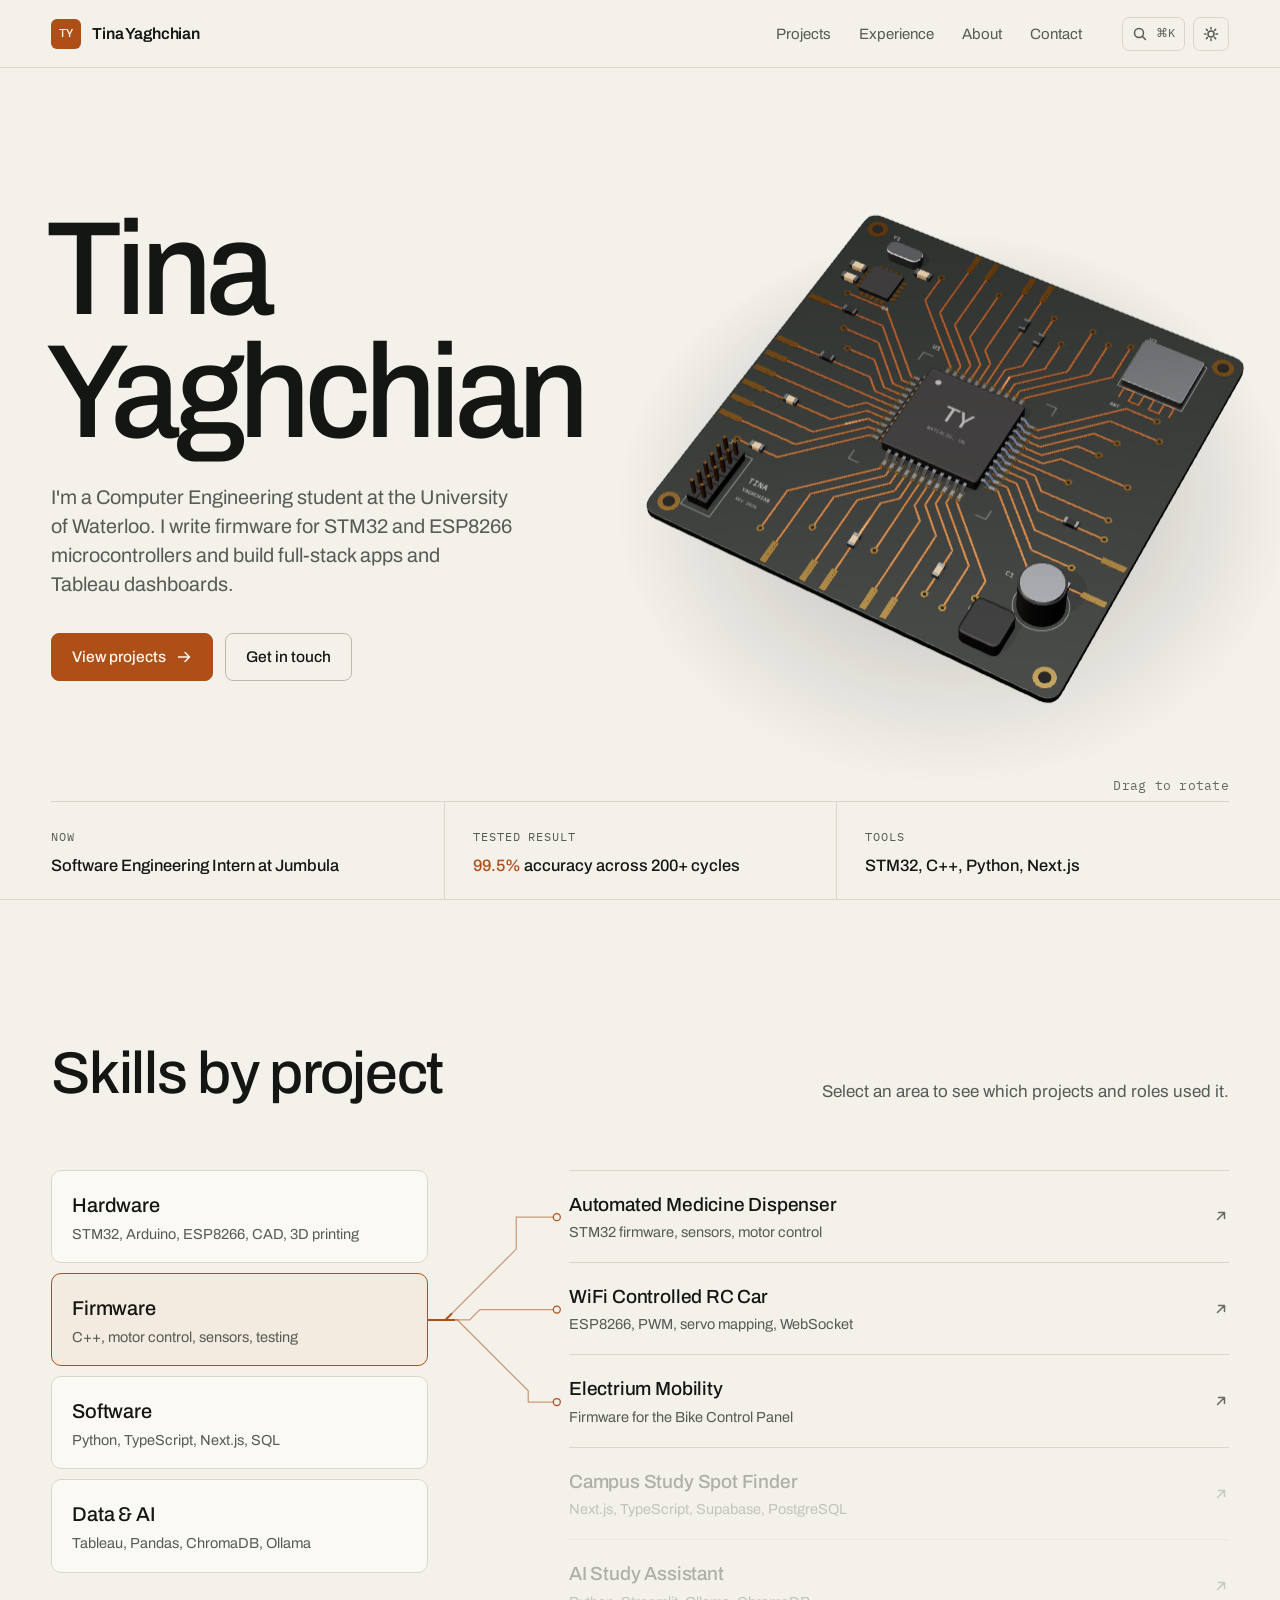
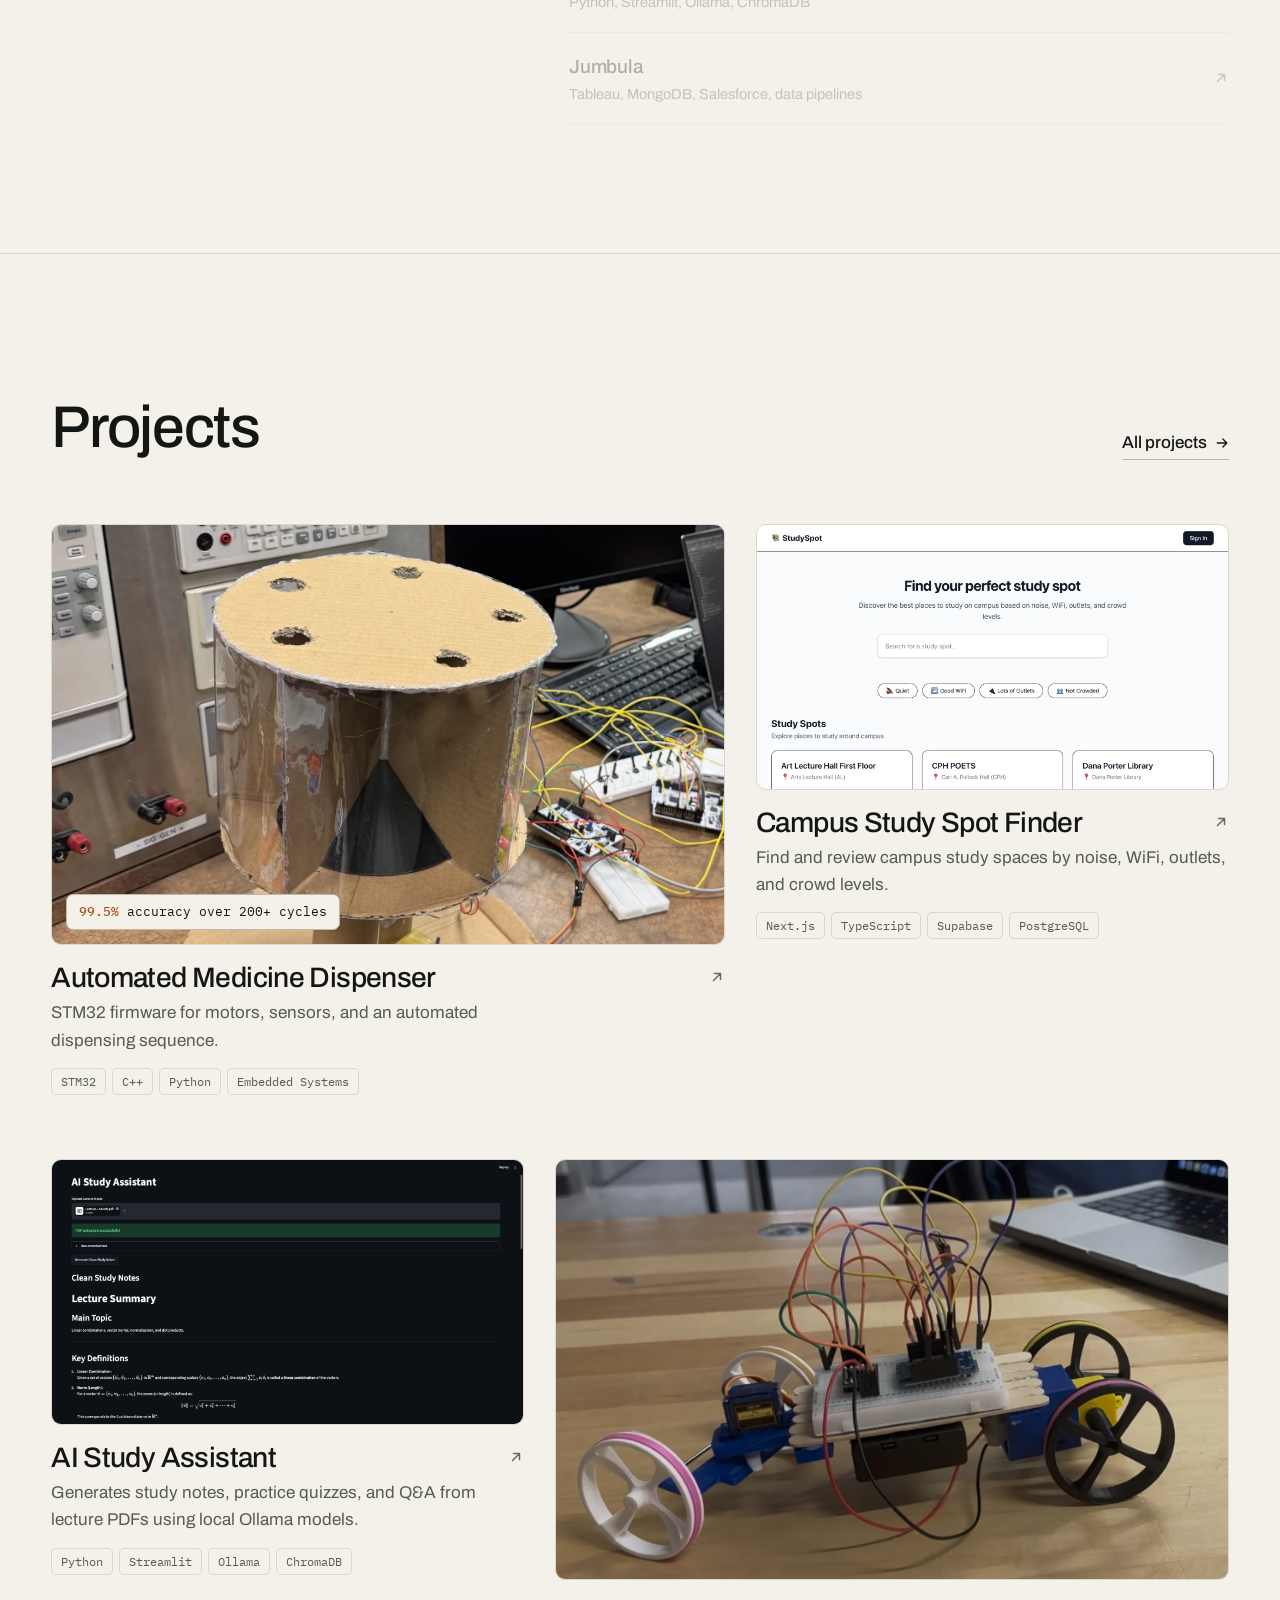
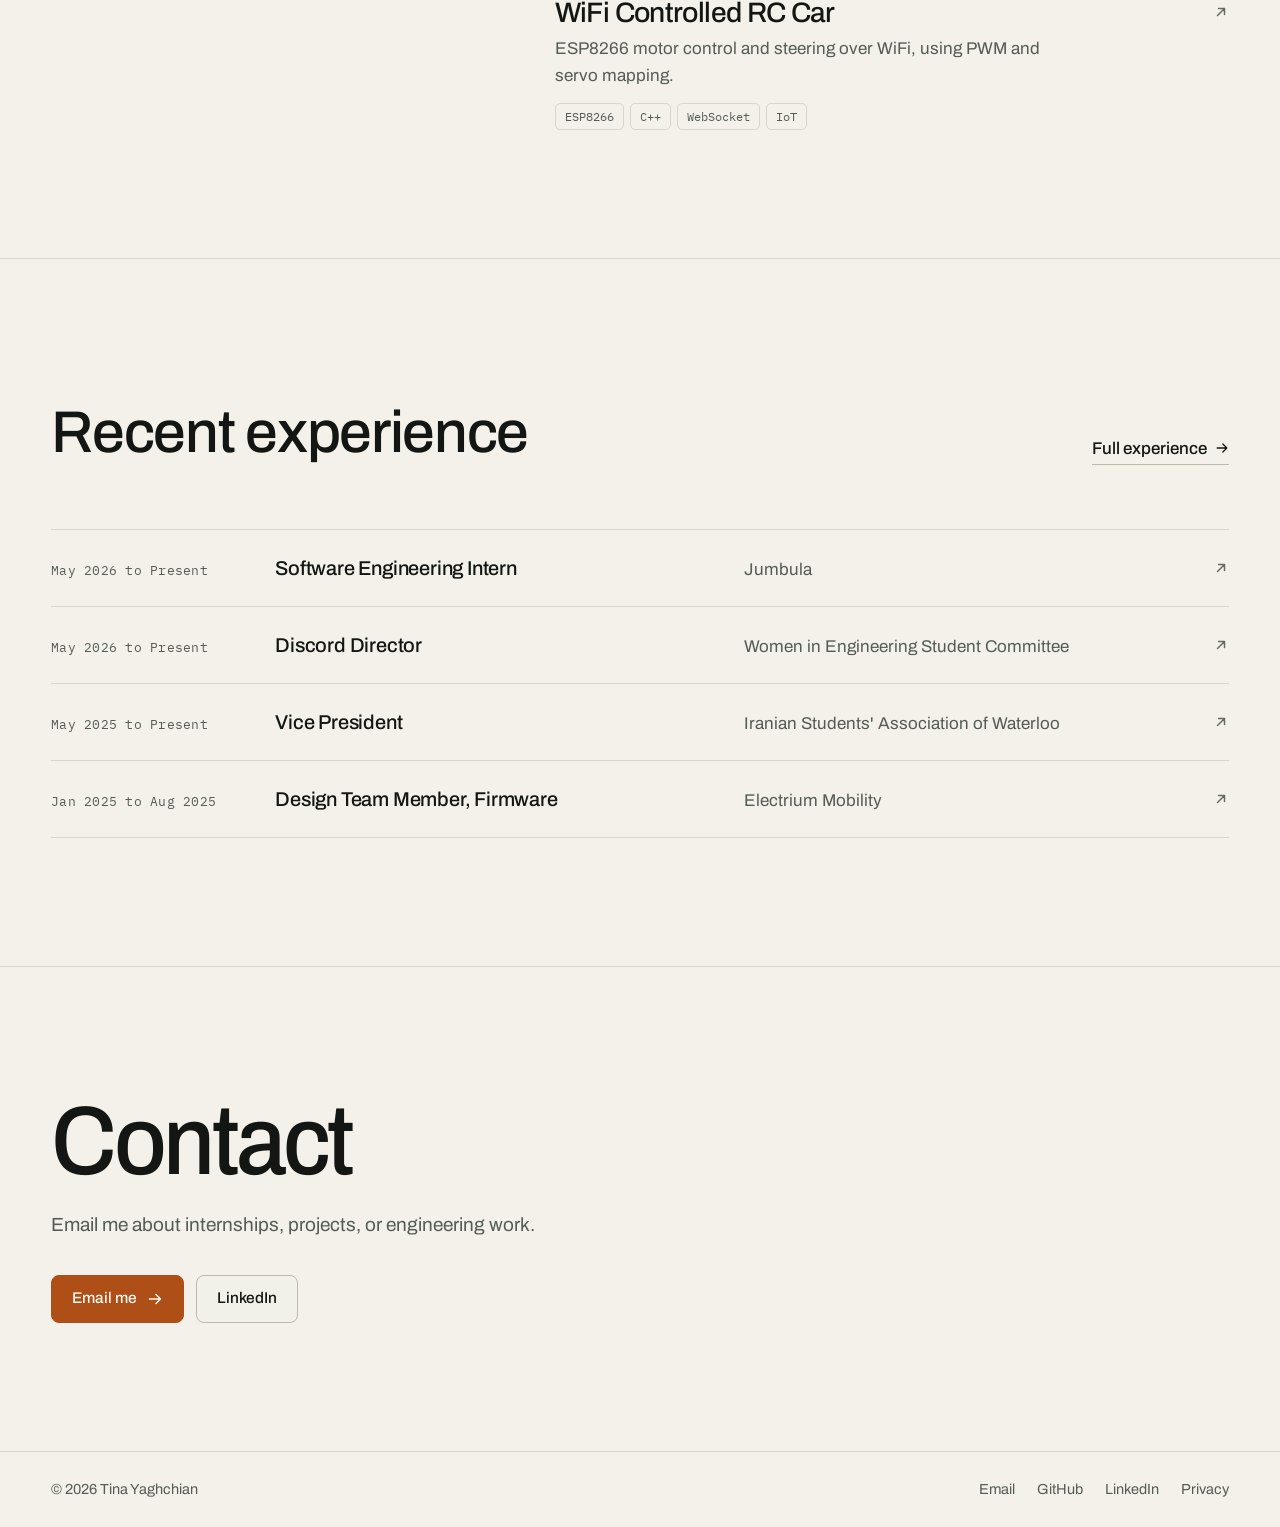
==== commit 6698e1bb: "Version CSS and JS URLs so returning visitors get new files Browsers with the old stylesheet cached " ====
--- a/index.html
+++ b/index.html
@@ -44,8 +44,8 @@
     <link rel="preconnect" href="https://fonts.googleapis.com">
     <link rel="preconnect" href="https://fonts.gstatic.com" crossorigin>
     <link rel="stylesheet" href="https://fonts.googleapis.com/css2?family=Archivo:wdth,wght@62..125,100..900&family=IBM+Plex+Mono:wght@400;500&display=swap">
-    <link rel="stylesheet" href="css/styles.css">
-    <link rel="modulepreload" href="js/board3d.js">
+    <link rel="stylesheet" href="css/styles.css?v=4feb7f7a84">
+    <link rel="modulepreload" href="js/board3d.js?v=bdb736f708">
     <script type="application/ld+json">
     {"@context":"https://schema.org","@type":"Person","name":"Tina Yaghchian","url":"https://tina-yaghchian.github.io","jobTitle":"Computer Engineering Student","alumniOf":{"@type":"CollegeOrUniversity","name":"University of Waterloo"},"sameAs":["https://github.com/tina-yaghchian","https://linkedin.com/in/tina-yaghchian"]}
     </script>
@@ -285,7 +285,7 @@
         <div class="cmdk-list"></div>
     </dialog>
 
-    <script src="js/main.js"></script>
+    <script src="js/main.js?v=3eb6af20ef"></script>
 </body>
 
 </html>
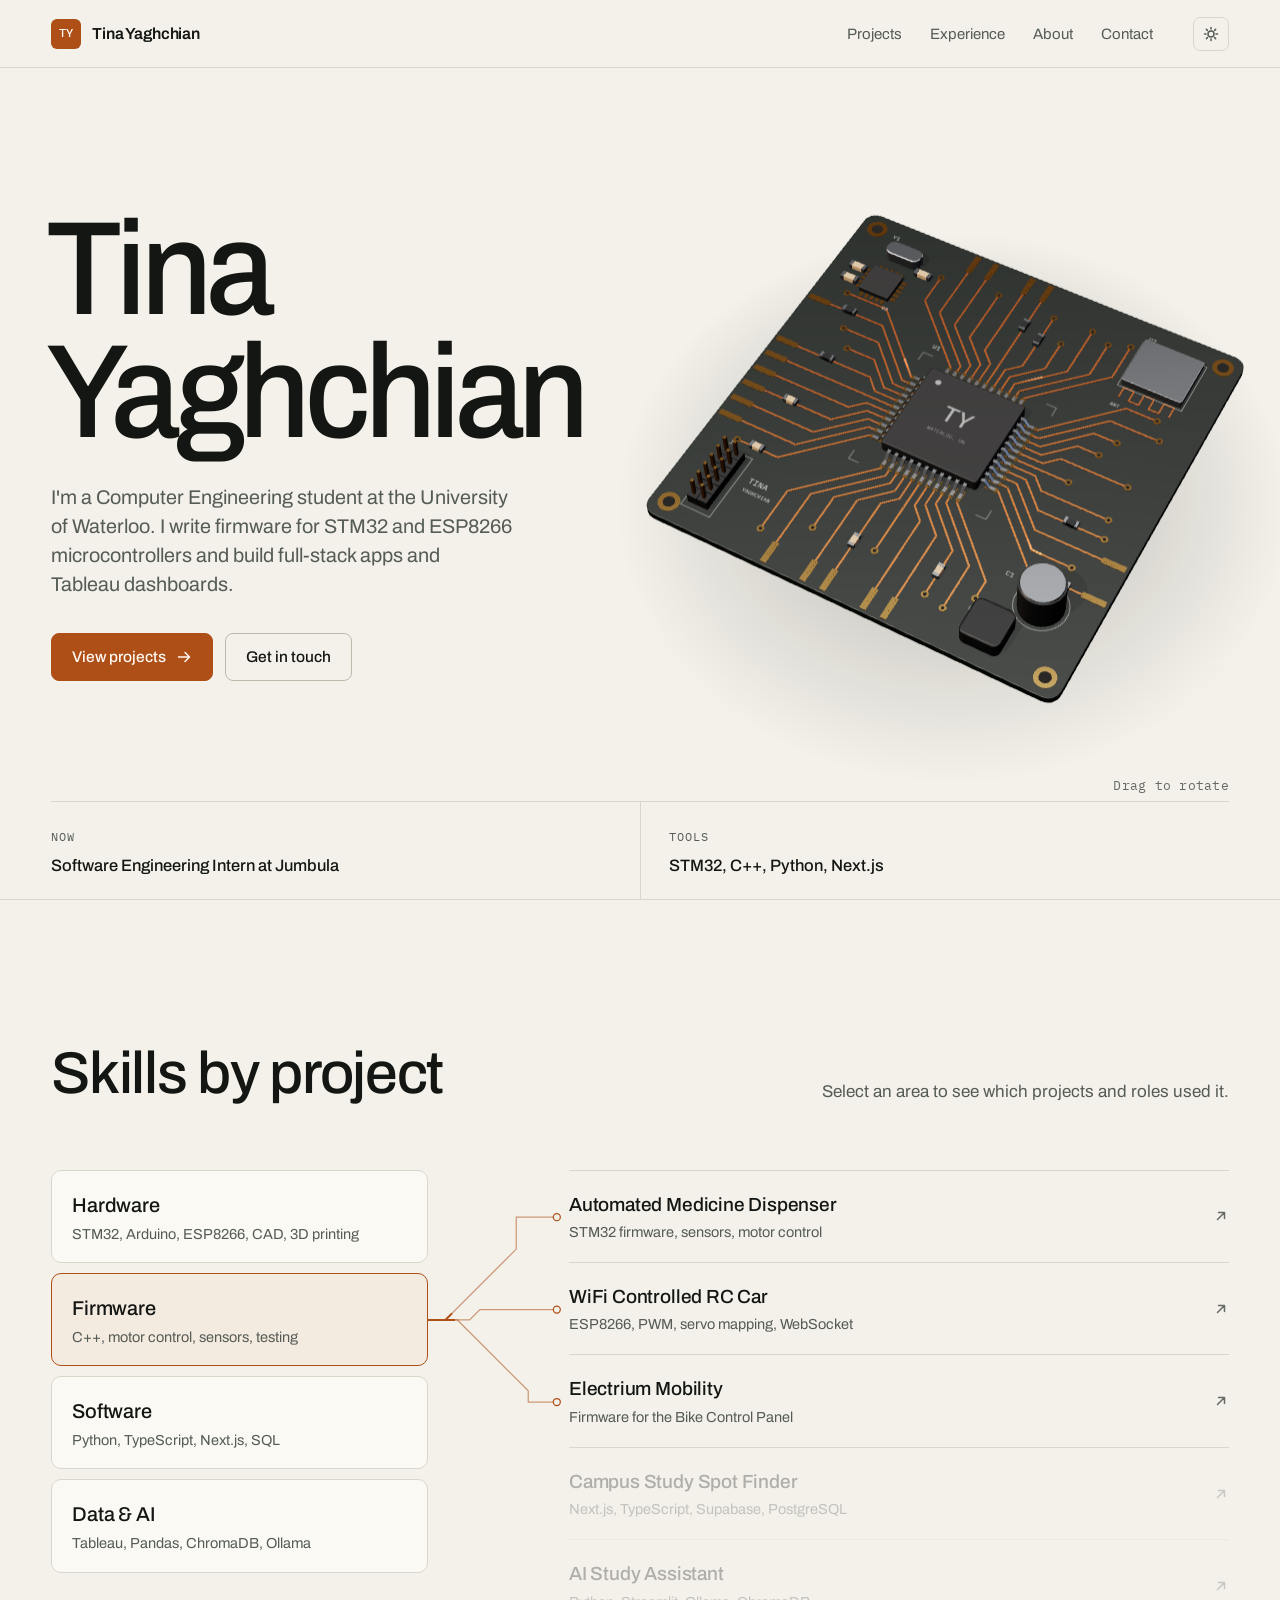
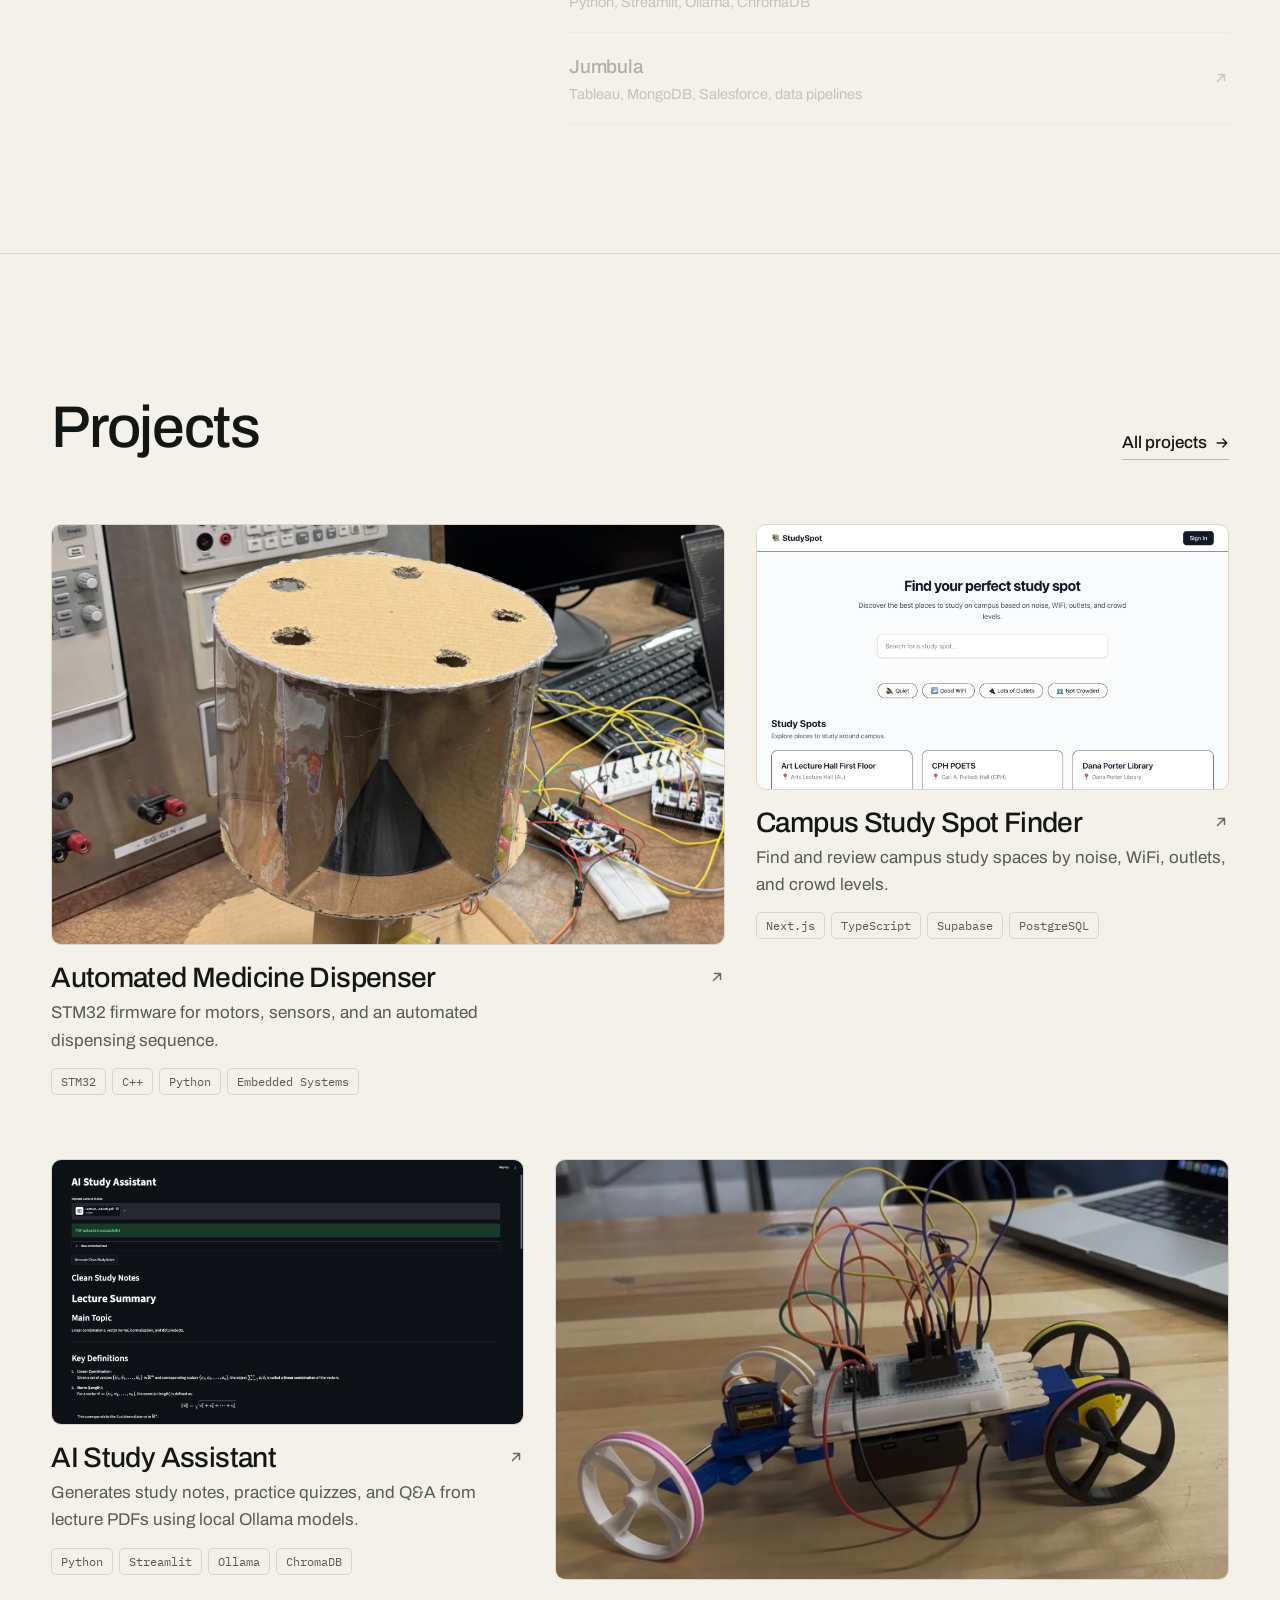
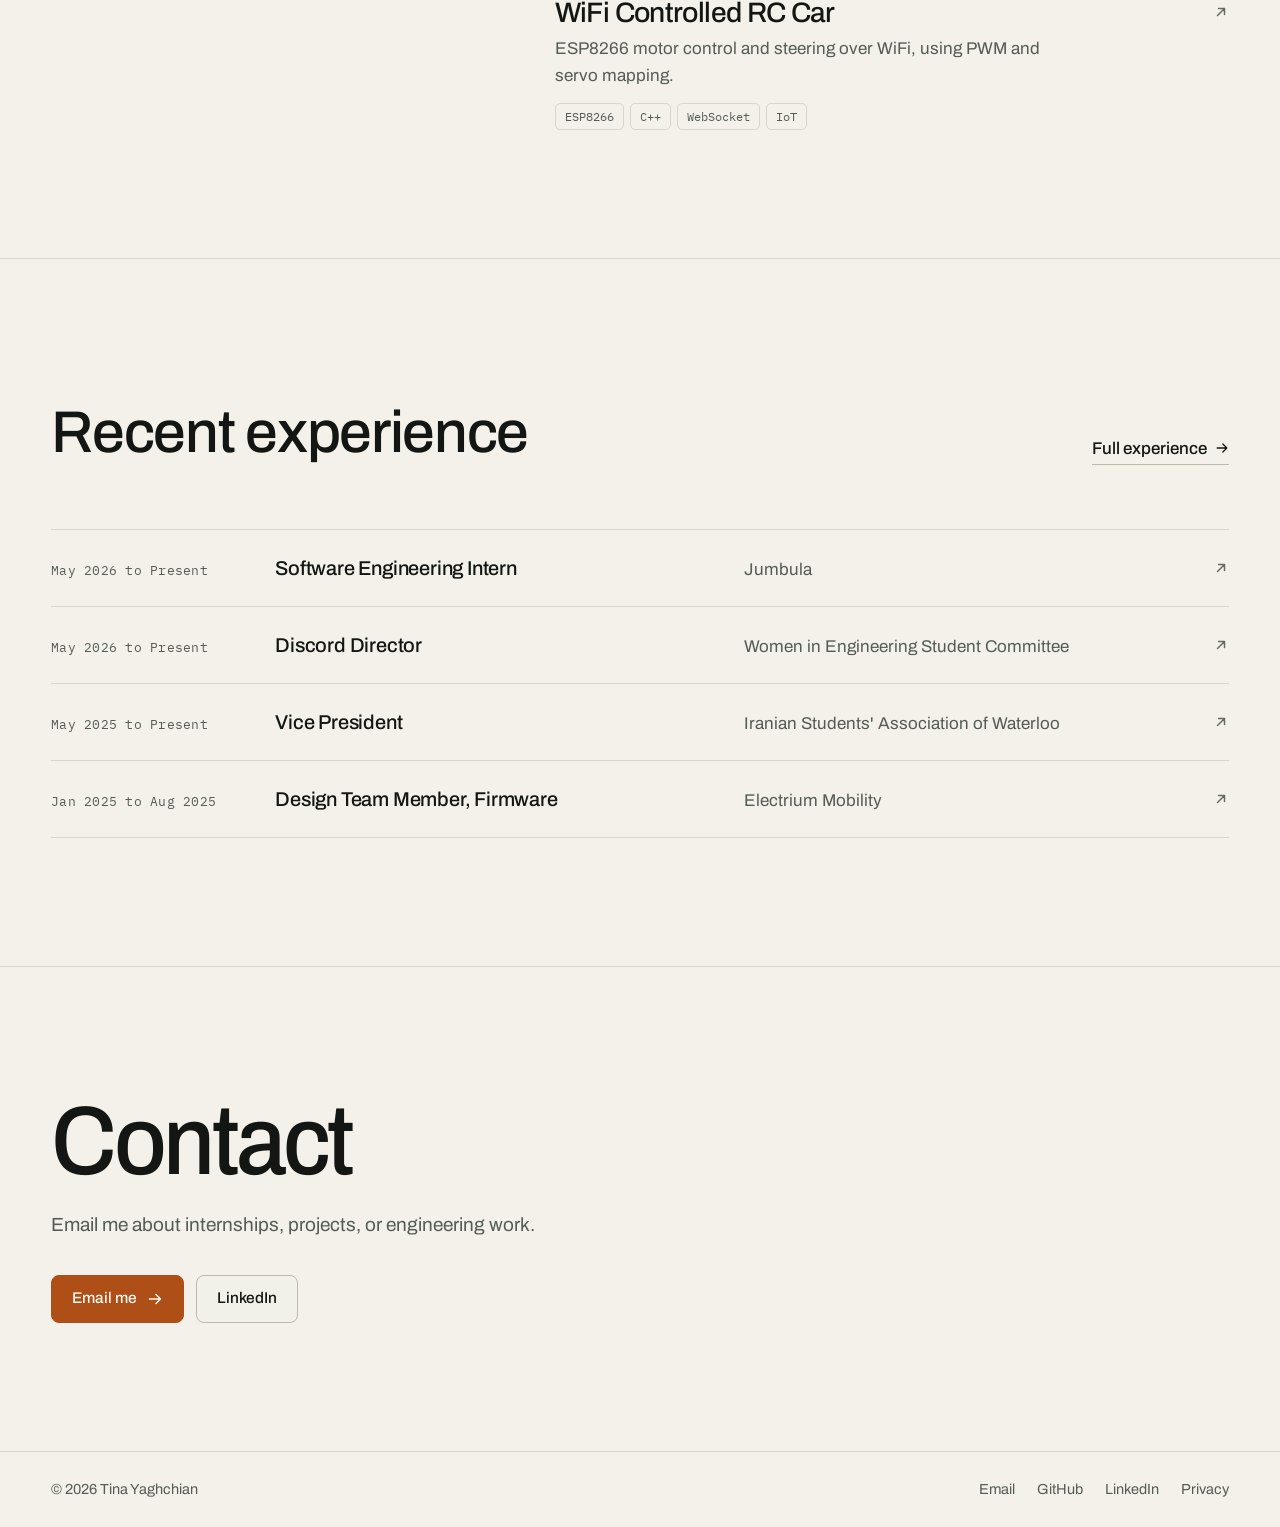
==== commit 2633aa2d: "Remove tested result box, command menu, and repeated figures" ====
--- a/index.html
+++ b/index.html
@@ -44,8 +44,8 @@
     <link rel="preconnect" href="https://fonts.googleapis.com">
     <link rel="preconnect" href="https://fonts.gstatic.com" crossorigin>
     <link rel="stylesheet" href="https://fonts.googleapis.com/css2?family=Archivo:wdth,wght@62..125,100..900&family=IBM+Plex+Mono:wght@400;500&display=swap">
-    <link rel="stylesheet" href="css/styles.css?v=4feb7f7a84">
-    <link rel="modulepreload" href="js/board3d.js?v=bdb736f708">
+    <link rel="stylesheet" href="css/styles.css?v=b6d74dc1cd">
+    <link rel="modulepreload" href="js/board3d.js?v=885004c96f">
     <script type="application/ld+json">
     {"@context":"https://schema.org","@type":"Person","name":"Tina Yaghchian","url":"https://tina-yaghchian.github.io","jobTitle":"Computer Engineering Student","alumniOf":{"@type":"CollegeOrUniversity","name":"University of Waterloo"},"sameAs":["https://github.com/tina-yaghchian","https://linkedin.com/in/tina-yaghchian"]}
     </script>
@@ -67,7 +67,6 @@
                 <a href="contact.html">Contact</a>
             </nav>
             <div class="header-tools">
-                <button class="tool kbd-hint" type="button" data-cmdk aria-label="Open command menu"><svg class="icon" viewBox="0 0 16 16" fill="none" stroke="currentColor" stroke-width="1.5" stroke-linecap="round" stroke-linejoin="round" aria-hidden="true"><circle cx="7" cy="7" r="4.5"/><path d="m10.5 10.5 3 3"/></svg><kbd>⌘K</kbd></button>
                 <button class="tool theme-toggle" type="button" aria-label="Switch light or dark theme"><svg class="icon sun" viewBox="0 0 16 16" fill="none" stroke="currentColor" stroke-width="1.5" stroke-linecap="round" stroke-linejoin="round" aria-hidden="true"><circle cx="8" cy="8" r="3"/><path d="M8 1.5v1.5M8 13v1.5M1.5 8H3M13 8h1.5M3.4 3.4l1 1M11.6 11.6l1 1M3.4 12.6l1-1M11.6 4.4l1-1"/></svg><svg class="icon moon" viewBox="0 0 16 16" fill="none" stroke="currentColor" stroke-width="1.5" stroke-linecap="round" stroke-linejoin="round" aria-hidden="true"><path d="M13.5 9.6A6 6 0 0 1 6.4 2.5a6 6 0 1 0 7.1 7.1Z"/></svg></button>
                 <button class="tool menu-toggle" type="button" aria-label="Menu" aria-expanded="false" aria-controls="site-nav"><svg class="icon" viewBox="0 0 16 16" fill="none" stroke="currentColor" stroke-width="1.5" stroke-linecap="round" stroke-linejoin="round" aria-hidden="true"><path d="M2 5h12M2 11h12"/></svg></button>
             </div>
@@ -94,10 +93,6 @@
                             <strong>Software Engineering Intern at Jumbula</strong>
                         </div>
                         <div>
-                            <span class="label">Tested result</span>
-                            <strong><span class="accent">99.5%</span> accuracy across 200+ cycles</strong>
-                        </div>
-                        <div>
                             <span class="label">Tools</span>
                             <strong>STM32, C++, Python, Next.js</strong>
                         </div>
@@ -170,7 +165,6 @@
                     <a class="card wide" href="projects.html#medicine-dispenser">
                         <div class="frame">
                             <img src="images/web/medicine.webp" width="1600" height="1000" alt="Dispenser prototype on a lab bench, wired to STM32 boards, with a bench multimeter behind it" loading="lazy" decoding="async">
-                            <div class="metric-badge"><b>99.5%</b> accuracy over 200+ cycles</div>
                         </div>
                         <div class="card-meta">
                             <h3>Automated Medicine Dispenser</h3>
@@ -182,7 +176,6 @@
                     <a class="card" href="projects.html#study-spot">
                         <div class="frame shot">
                             <img src="images/web/study-spot.webp" width="1600" height="922" alt="StudySpot home page with a search box, preference filters, and a list of campus study spots" loading="lazy" decoding="async">
-                            
                         </div>
                         <div class="card-meta">
                             <h3>Campus Study Spot Finder</h3>
@@ -194,7 +187,6 @@
                     <a class="card" href="projects.html#ai-study-assistant">
                         <div class="frame shot">
                             <img src="images/web/ai-study-assistant.webp" width="1600" height="900" alt="AI Study Assistant app showing clean study notes generated from an uploaded lecture PDF" loading="lazy" decoding="async">
-                            
                         </div>
                         <div class="card-meta">
                             <h3>AI Study Assistant</h3>
@@ -206,7 +198,6 @@
                     <a class="card wide" href="projects.html#rc-car">
                         <div class="frame">
                             <img src="images/web/rc-car.webp" width="1600" height="980" alt="Small RC car with a breadboard, ESP8266 module, jumper wires, and a micro servo for steering" loading="lazy" decoding="async">
-                            
                         </div>
                         <div class="card-meta">
                             <h3>WiFi Controlled RC Car</h3>
@@ -280,12 +271,7 @@
         </div>
     </footer>
 
-    <dialog class="cmdk" id="cmdk" aria-label="Command menu">
-        <input class="cmdk-input" type="text" placeholder="Search pages, projects, actions" aria-label="Search" autocomplete="off" spellcheck="false">
-        <div class="cmdk-list"></div>
-    </dialog>
-
-    <script src="js/main.js?v=3eb6af20ef"></script>
+    <script src="js/main.js?v=9c14086ad6"></script>
 </body>
 
 </html>
--- a/css/styles.css
+++ b/css/styles.css
@@ -220,7 +220,6 @@
     transition: color .2s, border-color .2s;
 }
 .tool:hover { color: var(--ink); border-color: var(--line-strong); }
-.tool kbd { font-family: var(--mono); font-size: 11.5px; }
 
 .theme-toggle .sun { display: none; }
 :root[data-theme="light"] .theme-toggle .sun { display: block; }
@@ -327,7 +326,7 @@
 
 .spec-strip {
     display: grid;
-    grid-template-columns: repeat(3, 1fr);
+    grid-template-columns: repeat(2, 1fr);
     border-top: 1px solid var(--line);
     background: color-mix(in srgb, var(--bg) 78%, transparent);
     backdrop-filter: blur(6px);
@@ -337,7 +336,6 @@
 .spec-strip > div { padding: 20px var(--gutter) 22px 0; }
 .spec-strip > div + div { padding-left: 28px; border-left: 1px solid var(--line); }
 .spec-strip strong { display: block; margin-top: 6px; font-size: 16.5px; font-weight: 500; line-height: 1.35; }
-.spec-strip .accent { color: var(--accent); }
 
 /* Sections ----------------------------------------------------------------- */
 
@@ -455,20 +453,6 @@
     transition: transform .9s var(--ease);
 }
 .frame.shot { aspect-ratio: 16 / 9; }
-
-.metric-badge {
-    position: absolute;
-    left: 14px;
-    bottom: 14px;
-    padding: 8px 12px;
-    background: var(--bg);
-    border: 1px solid var(--line-strong);
-    border-radius: 7px;
-    font-family: var(--mono);
-    font-size: 12.5px;
-    line-height: 1.4;
-}
-.metric-badge b { color: var(--accent); font-weight: 500; }
 
 .card-meta { display: flex; justify-content: space-between; gap: 20px; margin-top: 18px; }
 .card h3 { font-size: clamp(23px, 2.2vw, 30px); transition: color .2s; }
@@ -588,28 +572,6 @@
 .case p.summary { color: var(--ink); font-size: 18.5px; line-height: 1.5; }
 .case .tags { margin-top: 24px; }
 .case .text-link { margin-top: 26px; }
-
-.readout {
-    display: grid;
-    grid-template-columns: 1fr 1fr;
-    align-self: stretch;
-    margin-top: 26px;
-    border: 1px solid var(--line);
-    border-radius: 10px;
-    background: var(--surface);
-}
-.readout > div { padding: 16px 18px; }
-.readout > div + div { border-left: 1px solid var(--line); }
-.readout b {
-    display: block;
-    font-family: var(--mono);
-    font-size: clamp(26px, 2.6vw, 34px);
-    font-weight: 400;
-    line-height: 1.15;
-    letter-spacing: -.03em;
-    color: var(--accent);
-}
-.readout span { display: block; margin-top: 5px; font-size: 13.5px; line-height: 1.35; color: var(--muted); }
 
 figure { margin: 0; }
 figcaption { margin-top: 12px; color: var(--faint); }
@@ -766,54 +728,6 @@
 .footer-links a { transition: color .2s; }
 .footer-links a:hover { color: var(--accent); }
 
-/* Command palette ------------------------------------------------------------ */
-
-.cmdk {
-    width: min(600px, calc(100vw - 32px));
-    max-height: min(480px, 76dvh);
-    margin: 12vh auto auto;
-    padding: 0;
-    color: var(--ink);
-    background: var(--surface);
-    border: 1px solid var(--line-strong);
-    border-radius: 12px;
-    box-shadow: var(--shadow);
-    overflow: hidden;
-}
-.cmdk[open] { display: flex; flex-direction: column; animation: pop .18s var(--ease); }
-.cmdk::backdrop { background: rgba(5, 7, 6, .55); backdrop-filter: blur(3px); }
-@keyframes pop { from { opacity: 0; transform: translateY(-8px) scale(.985); } }
-
-.cmdk-input {
-    flex: none;
-    width: 100%;
-    height: 54px;
-    padding-inline: 18px;
-    font: inherit;
-    color: inherit;
-    background: none;
-    border: 0;
-    border-bottom: 1px solid var(--line);
-    outline: 0;
-}
-.cmdk-input::placeholder { color: var(--faint); }
-.cmdk-list { overflow-y: auto; padding: 6px; }
-.cmdk-list button {
-    width: 100%;
-    display: flex;
-    justify-content: space-between;
-    align-items: center;
-    gap: 16px;
-    padding: 10px 12px;
-    text-align: left;
-    font-size: 15.5px;
-    border-radius: 7px;
-}
-.cmdk-list button .mono { color: var(--faint); }
-.cmdk-list button.sel, .cmdk-list button:hover { background: var(--surface-2); }
-.cmdk-list button.sel .mono { color: var(--accent); }
-.cmdk-empty { padding: 22px 12px; color: var(--muted); text-align: center; }
-
 /* Responsive ---------------------------------------------------------------- */
 
 @media (max-width: 1040px) {
@@ -825,7 +739,6 @@
 @media (max-width: 900px) {
     :root { --header: 60px; }
 
-    .kbd-hint { display: none; }
     .menu-toggle { display: inline-flex; }
 
     .nav-links {
@@ -918,5 +831,5 @@
 }
 
 @media print {
-    .site-header, #board, .filter-bar, .site-footer, .cmdk { display: none !important; }
-}
+    .site-header, #board, .filter-bar, .site-footer { display: none !important; }
+}
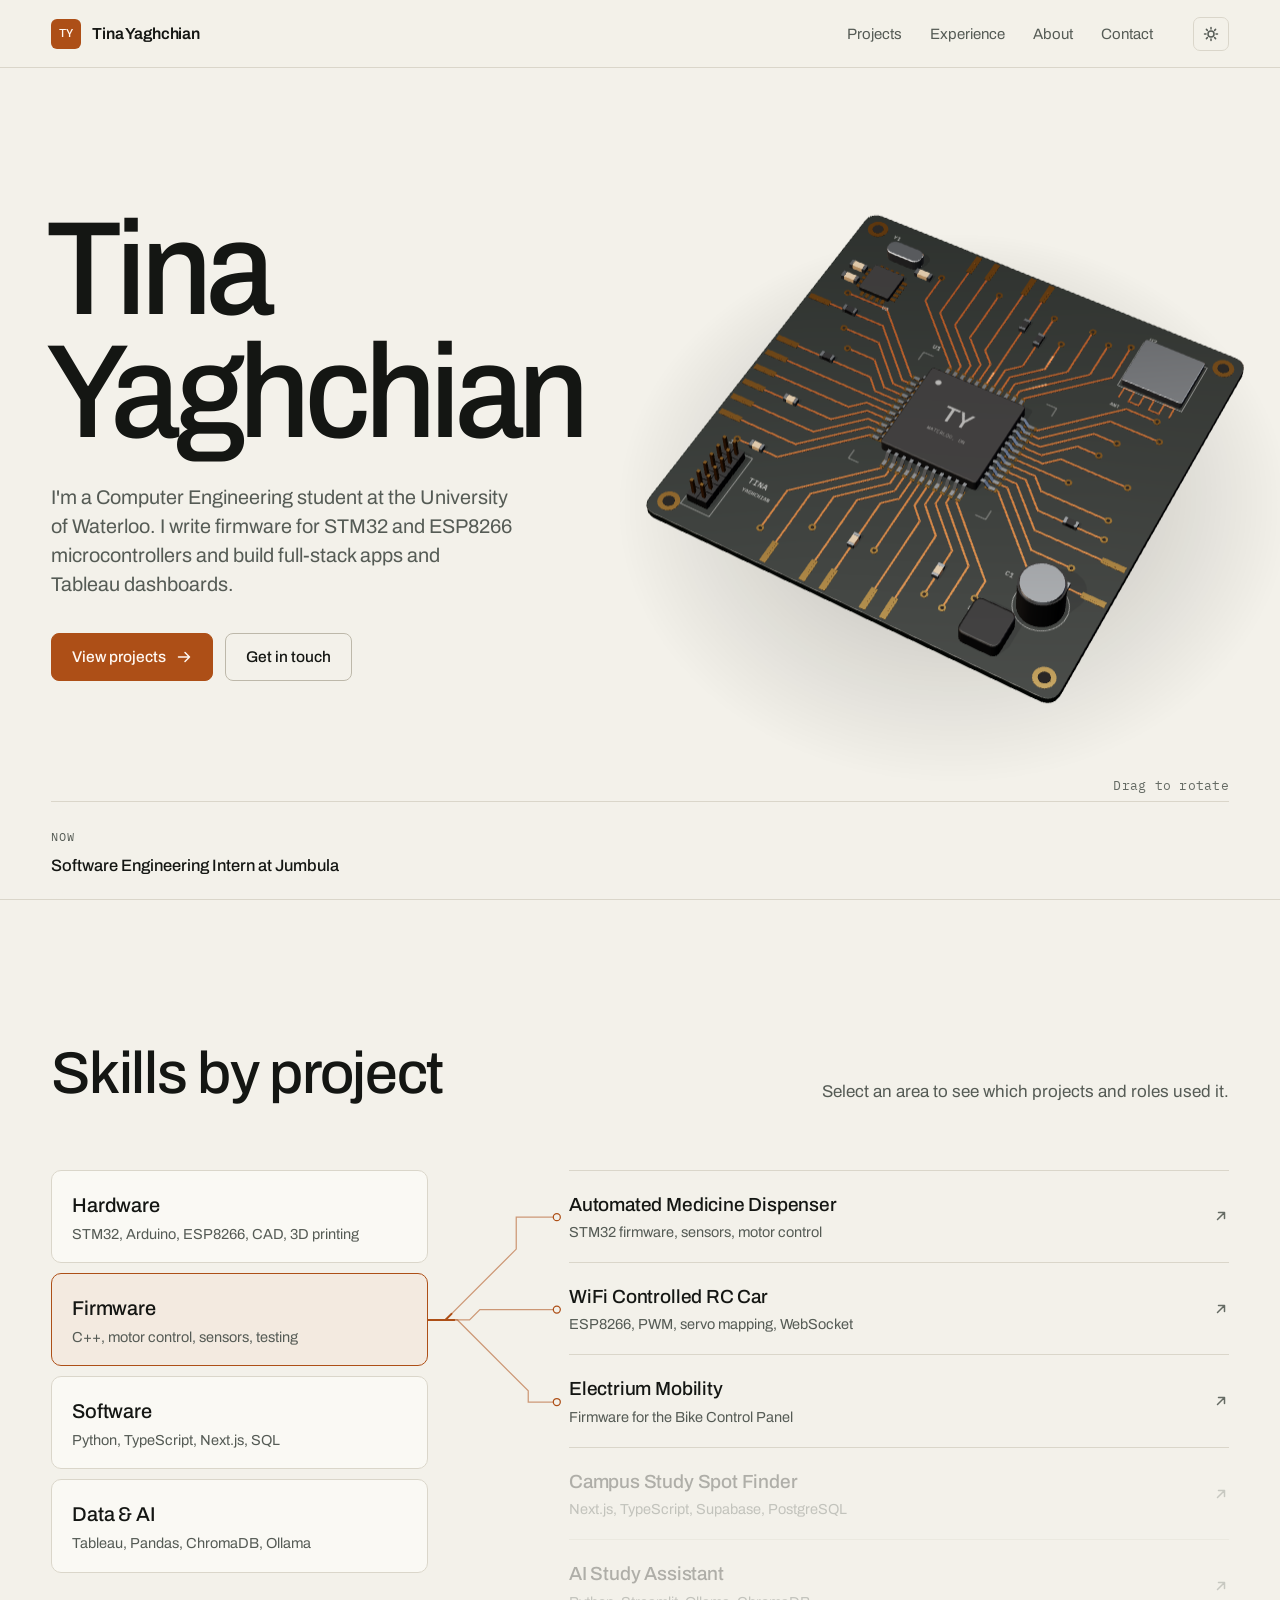
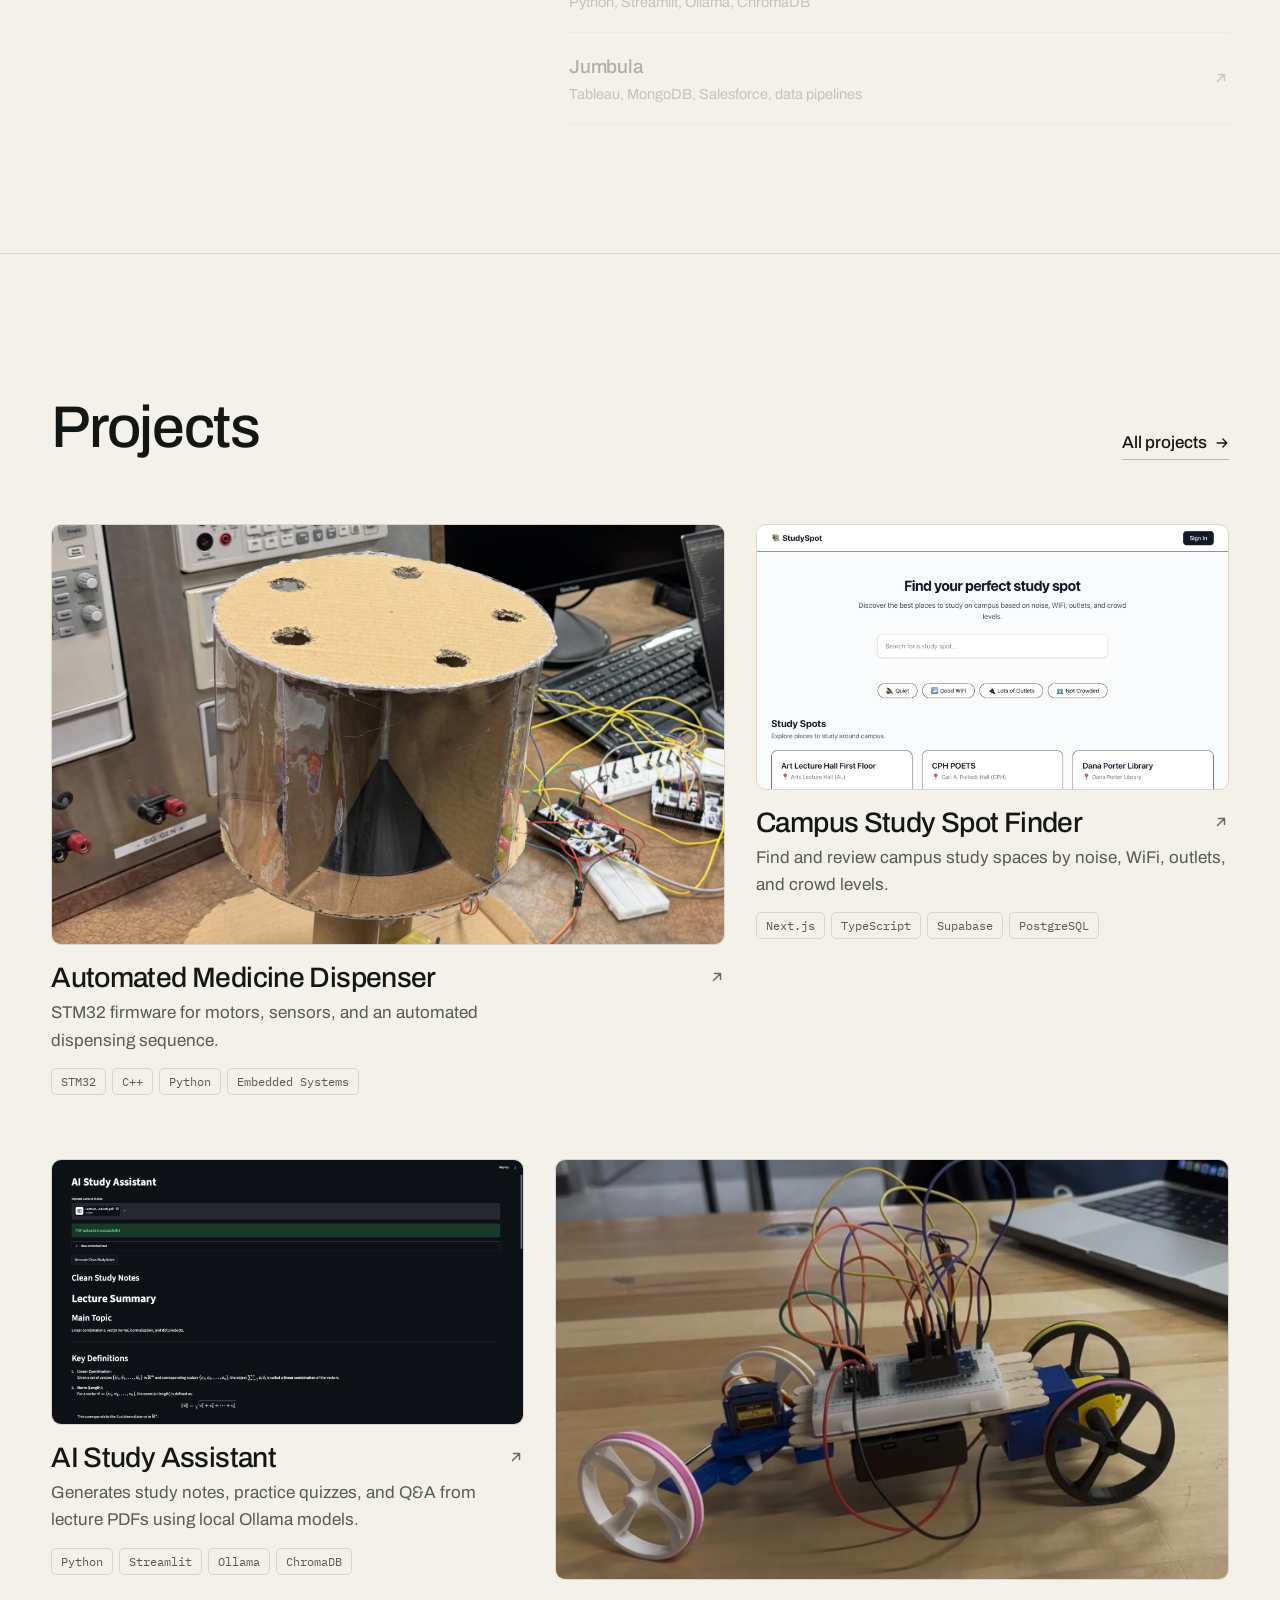
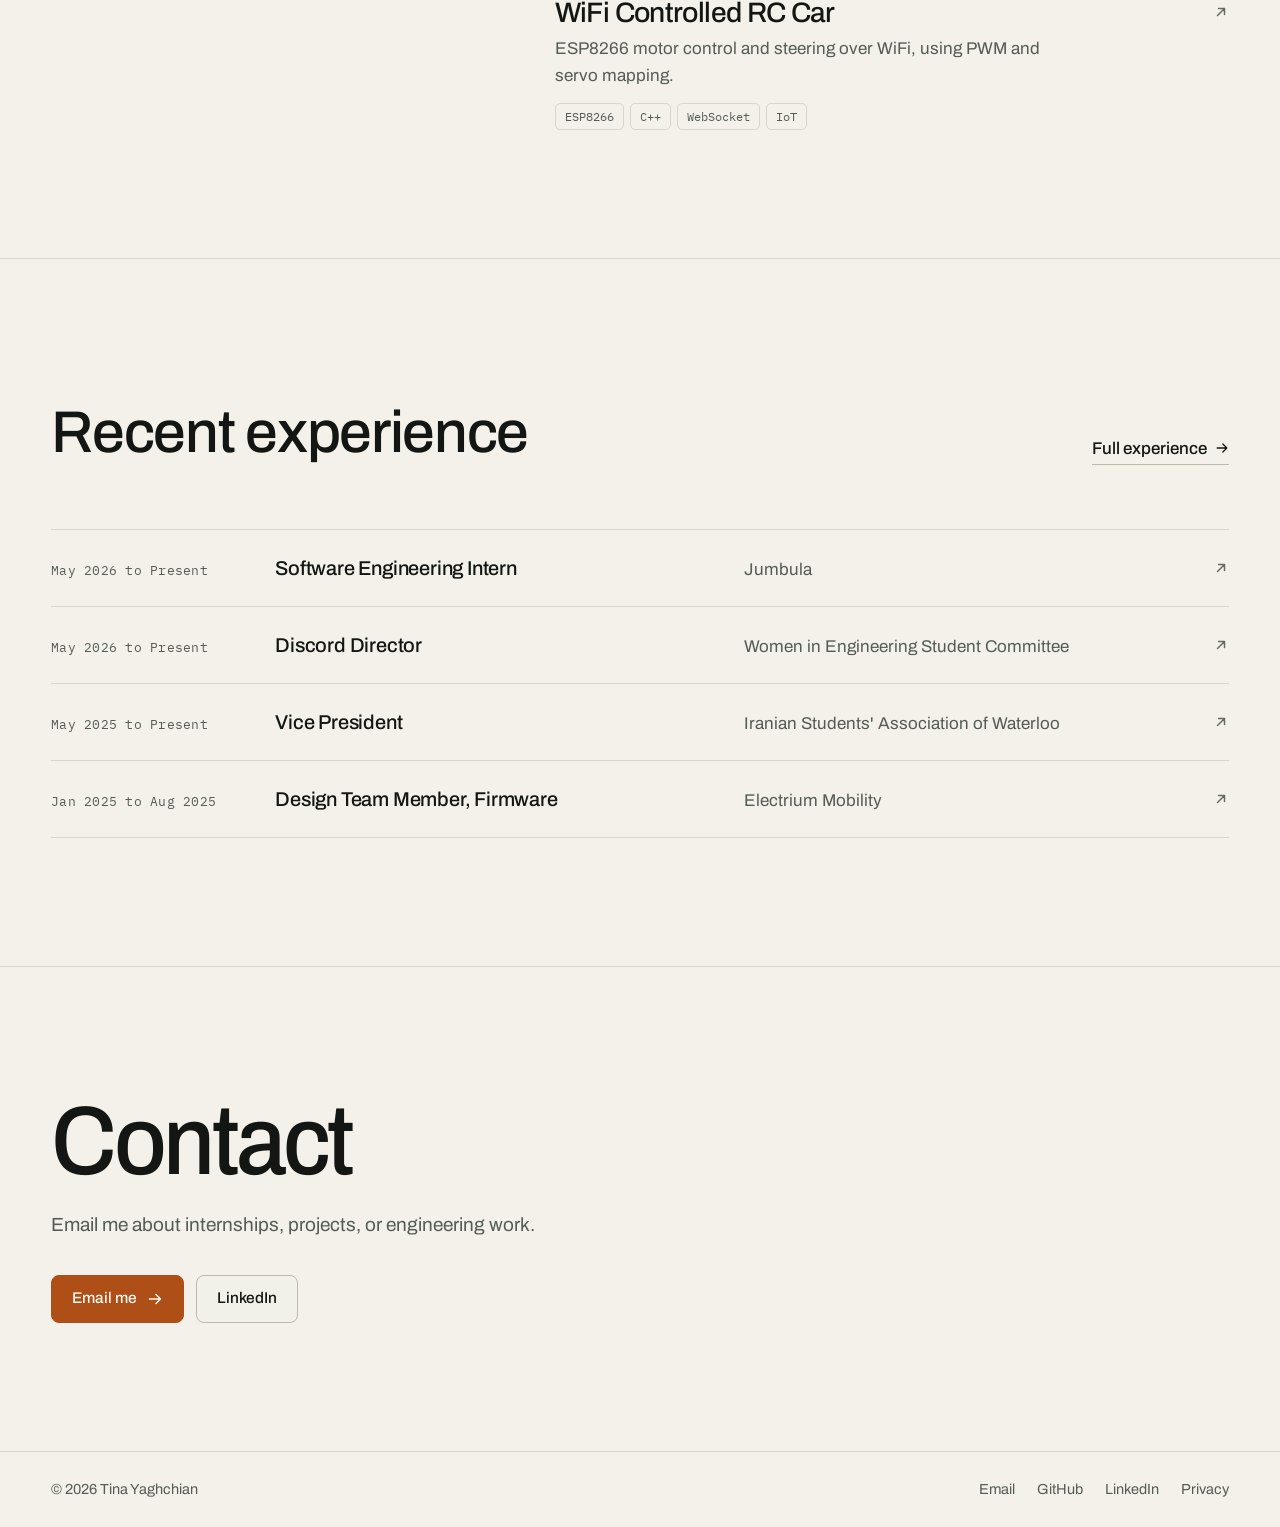
==== commit 384be83a: "Remove accuracy figure and tools line" ====
--- a/index.html
+++ b/index.html
@@ -44,7 +44,7 @@
     <link rel="preconnect" href="https://fonts.googleapis.com">
     <link rel="preconnect" href="https://fonts.gstatic.com" crossorigin>
     <link rel="stylesheet" href="https://fonts.googleapis.com/css2?family=Archivo:wdth,wght@62..125,100..900&family=IBM+Plex+Mono:wght@400;500&display=swap">
-    <link rel="stylesheet" href="css/styles.css?v=b6d74dc1cd">
+    <link rel="stylesheet" href="css/styles.css?v=4de03bfc26">
     <link rel="modulepreload" href="js/board3d.js?v=885004c96f">
     <script type="application/ld+json">
     {"@context":"https://schema.org","@type":"Person","name":"Tina Yaghchian","url":"https://tina-yaghchian.github.io","jobTitle":"Computer Engineering Student","alumniOf":{"@type":"CollegeOrUniversity","name":"University of Waterloo"},"sameAs":["https://github.com/tina-yaghchian","https://linkedin.com/in/tina-yaghchian"]}
@@ -92,10 +92,6 @@
                             <span class="label">Now</span>
                             <strong>Software Engineering Intern at Jumbula</strong>
                         </div>
-                        <div>
-                            <span class="label">Tools</span>
-                            <strong>STM32, C++, Python, Next.js</strong>
-                        </div>
                     </div>
                 </div>
             </div>
--- a/css/styles.css
+++ b/css/styles.css
@@ -326,7 +326,7 @@
 
 .spec-strip {
     display: grid;
-    grid-template-columns: repeat(2, 1fr);
+    grid-template-columns: 1fr;
     border-top: 1px solid var(--line);
     background: color-mix(in srgb, var(--bg) 78%, transparent);
     backdrop-filter: blur(6px);
